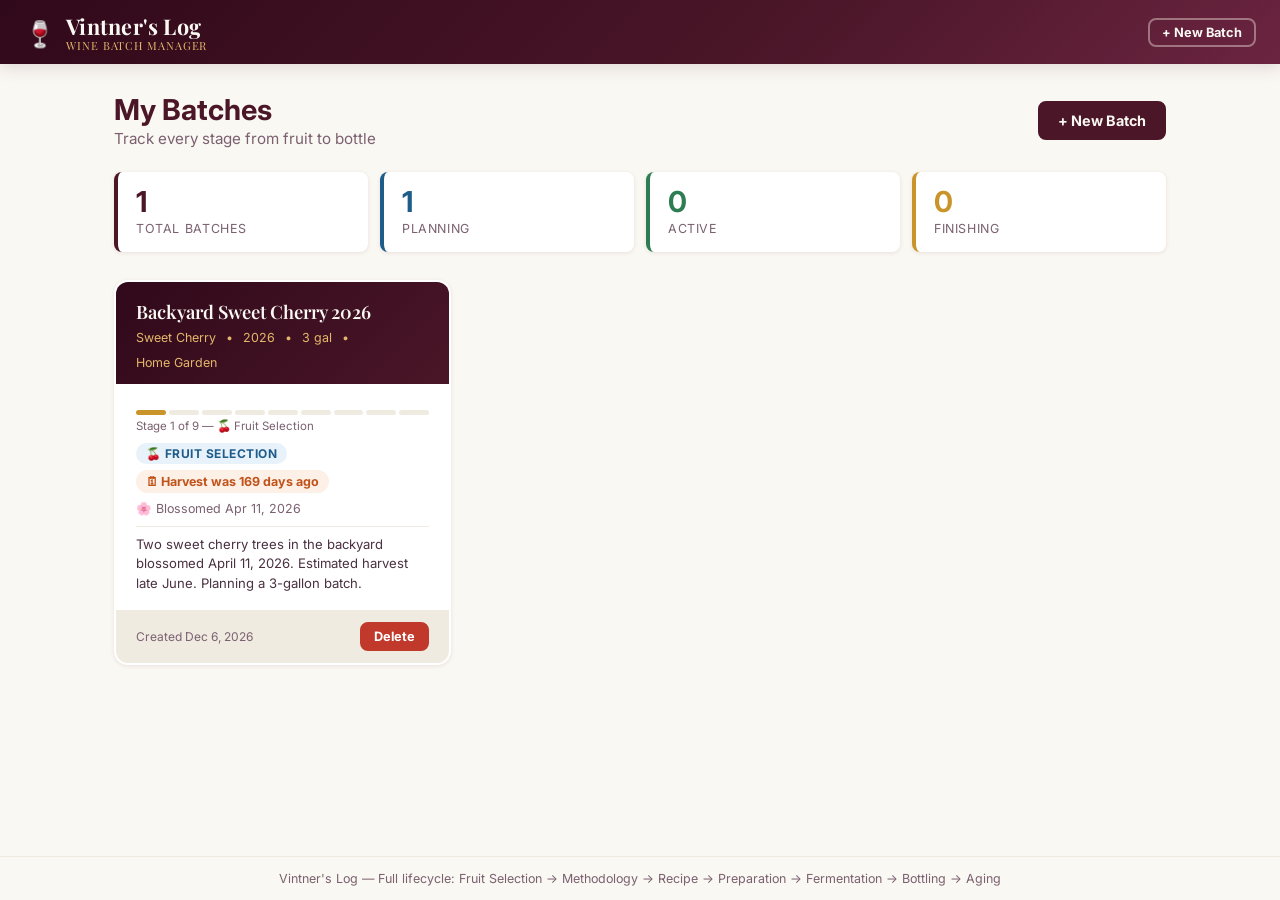
==== wine.html @ d03aa797 "Sprint B: WSWC-inspired redesign — Playfair Display + deep merlot palette - Add Google Fonts: Playfa" ====
<!DOCTYPE html>
<html lang="en">
<head>
  <meta charset="UTF-8" />
  <meta name="viewport" content="width=device-width, initial-scale=1.0" />
  <title>Vintner's Log — Wine Batch Manager</title>
  <link rel="preconnect" href="https://fonts.googleapis.com" />
  <link rel="preconnect" href="https://fonts.gstatic.com" crossorigin />
  <link href="https://fonts.googleapis.com/css2?family=Playfair+Display:wght@400;600;700&family=Inter:wght@400;500;600&display=swap" rel="stylesheet" />
  <style>
    /* ── Design Tokens — WSWC-inspired palette ─────────────────── */
    :root {
      /* Primary — deep merlot */
      --burgundy:   #4A1628;
      --burgundy-d: #30091A;
      --burgundy-l: #6B2440;
      /* Accent — warm amber gold */
      --gold:       #C9952A;
      --gold-l:     #E4B86A;
      /* Backgrounds */
      --cream:      #FAF8F3;
      --cream-d:    #F0EBE1;
      /* Text */
      --ink:        #1A0E14;
      --ink-l:      #4A3040;
      --muted:      #7A6070;
      /* Status colors */
      --green:      #2E7D52;
      --green-l:    #E8F5EE;
      --blue:       #1E5C8A;
      --blue-l:     #E8F2FA;
      --orange:     #C0521A;
      --orange-l:   #FDF0E6;
      --white:      #FFFFFF;
      /* Shadows */
      --shadow-sm:  0 1px 4px rgba(74,22,40,.10);
      --shadow-md:  0 4px 16px rgba(74,22,40,.14);
      --shadow-lg:  0 8px 32px rgba(74,22,40,.18);
      /* Shape */
      --radius:     8px;
      --radius-lg:  14px;
      /* Typography */
      --font-head:  'Playfair Display', Georgia, serif;
      --font-body:  'Inter', 'Helvetica Neue', Arial, sans-serif;
    }

    /* ── Reset & Base ──────────────────────────────────────────── */
    *, *::before, *::after { box-sizing: border-box; margin: 0; padding: 0; }
    html { font-size: 16px; }
    body {
      font-family: var(--font-body);
      background: var(--cream);
      color: var(--ink);
      min-height: 100vh;
      display: flex;
      flex-direction: column;
    }
    a { color: var(--burgundy); text-decoration: none; }
    button { font-family: inherit; cursor: pointer; border: none; }

    /* ── Header ────────────────────────────────────────────────── */
    .app-header {
      background: linear-gradient(135deg, var(--burgundy-d) 0%, var(--burgundy) 60%, var(--burgundy-l) 100%);
      color: var(--cream);
      padding: 0 24px;
      display: flex;
      align-items: center;
      justify-content: space-between;
      height: 64px;
      box-shadow: var(--shadow-md);
      position: sticky;
      top: 0;
      z-index: 100;
    }
    .app-header .logo {
      display: flex;
      align-items: center;
      gap: 10px;
      font-family: var(--font-head);
      font-size: 1.35rem;
      font-weight: 700;
      letter-spacing: .01em;
    }
    .app-header .logo .icon { font-size: 1.6rem; }
    .app-header .logo .sub {
      font-size: .7rem;
      font-weight: normal;
      color: var(--gold-l);
      letter-spacing: .08em;
      text-transform: uppercase;
      display: block;
      line-height: 1;
    }
    .header-actions {
      display: flex;
      gap: 10px;
      align-items: center;
    }

    /* ── Buttons ───────────────────────────────────────────────── */
    .btn {
      display: inline-flex;
      align-items: center;
      gap: 6px;
      padding: 9px 18px;
      border-radius: var(--radius);
      font-size: .9rem;
      font-family: inherit;
      font-weight: bold;
      transition: all .15s;
      cursor: pointer;
      border: 2px solid transparent;
    }
    .btn-primary {
      background: var(--burgundy);
      color: var(--cream);
      border-color: var(--burgundy);
    }
    .btn-primary:hover { background: var(--burgundy-d); border-color: var(--burgundy-d); }
    .btn-gold {
      background: var(--gold);
      color: var(--ink);
      border-color: var(--gold);
    }
    .btn-gold:hover { background: var(--gold-l); border-color: var(--gold-l); }
    .btn-outline {
      background: transparent;
      color: var(--burgundy);
      border-color: var(--burgundy);
    }
    .btn-outline:hover { background: var(--burgundy); color: var(--cream); }
    .btn-ghost {
      background: transparent;
      color: var(--cream);
      border-color: rgba(249,243,232,.4);
    }
    .btn-ghost:hover { background: rgba(255,255,255,.1); }
    .btn-danger {
      background: #c0392b;
      color: #fff;
      border-color: #c0392b;
    }
    .btn-danger:hover { background: #962d22; }
    .btn-sm { padding: 5px 12px; font-size: .8rem; }
    .btn:disabled { opacity: .4; cursor: not-allowed; }

    /* ── Layout ────────────────────────────────────────────────── */
    .app-body { flex: 1; padding: 28px 24px; max-width: 1100px; margin: 0 auto; width: 100%; }

    /* ── Views ─────────────────────────────────────────────────── */
    .view { display: none; }
    .view.active { display: block; }

    /* ── Dashboard ─────────────────────────────────────────────── */
    .dashboard-header {
      display: flex;
      align-items: center;
      justify-content: space-between;
      margin-bottom: 24px;
      flex-wrap: wrap;
      gap: 12px;
    }
    .dashboard-header h1 {
      font-size: 1.8rem;
      color: var(--burgundy);
    }
    .dashboard-header h1 span {
      font-size: .95rem;
      color: var(--muted);
      font-weight: normal;
      display: block;
      margin-top: 2px;
    }

    /* Stats bar */
    .stats-bar {
      display: grid;
      grid-template-columns: repeat(auto-fit, minmax(140px, 1fr));
      gap: 12px;
      margin-bottom: 28px;
    }
    .stat-card {
      background: var(--white);
      border-radius: var(--radius);
      padding: 16px 18px;
      box-shadow: var(--shadow-sm);
      border-left: 4px solid var(--burgundy);
    }
    .stat-card .val {
      font-size: 1.8rem;
      font-weight: bold;
      color: var(--burgundy);
      line-height: 1;
    }
    .stat-card .lbl {
      font-size: .78rem;
      color: var(--muted);
      text-transform: uppercase;
      letter-spacing: .05em;
      margin-top: 4px;
    }
    .stat-card.green { border-left-color: var(--green); }
    .stat-card.green .val { color: var(--green); }
    .stat-card.gold { border-left-color: var(--gold); }
    .stat-card.gold .val { color: var(--gold); }
    .stat-card.orange { border-left-color: var(--orange); }
    .stat-card.orange .val { color: var(--orange); }

    /* Batch grid */
    .batch-grid {
      display: grid;
      grid-template-columns: repeat(auto-fill, minmax(320px, 1fr));
      gap: 20px;
    }
    .empty-state {
      grid-column: 1/-1;
      text-align: center;
      padding: 60px 20px;
      color: var(--muted);
    }
    .empty-state .icon { font-size: 3rem; margin-bottom: 12px; }
    .empty-state p { font-size: 1rem; }

    /* Batch card */
    .batch-card {
      background: var(--white);
      border-radius: var(--radius-lg);
      box-shadow: var(--shadow-sm);
      overflow: hidden;
      cursor: pointer;
      transition: box-shadow .2s, transform .15s;
      border: 2px solid transparent;
      display: flex;
      flex-direction: column;
    }
    .batch-card:hover {
      box-shadow: var(--shadow-md);
      transform: translateY(-2px);
      border-color: var(--burgundy);
    }
    .card-header {
      background: linear-gradient(135deg, var(--burgundy-d), var(--burgundy));
      padding: 18px 20px 14px;
      color: var(--cream);
    }
    .card-header .batch-name {
      font-family: var(--font-head);
      font-size: 1.15rem;
      font-weight: 600;
      line-height: 1.3;
      margin-bottom: 6px;
    }
    .card-header .batch-meta {
      display: flex;
      gap: 10px;
      flex-wrap: wrap;
      font-size: .78rem;
      color: var(--gold-l);
    }
    .card-body { padding: 16px 20px; flex: 1; }
    .card-footer {
      padding: 12px 20px;
      background: var(--cream-d);
      display: flex;
      align-items: center;
      justify-content: space-between;
    }

    /* Stage pill */
    .stage-pill {
      display: inline-flex;
      align-items: center;
      gap: 5px;
      padding: 3px 10px;
      border-radius: 20px;
      font-size: .75rem;
      font-weight: bold;
      text-transform: uppercase;
      letter-spacing: .04em;
    }
    .stage-planning    { background: var(--blue-l);   color: var(--blue); }
    .stage-preparation { background: var(--orange-l); color: var(--orange); }
    .stage-fermentation{ background: var(--green-l);  color: var(--green); }
    .stage-aging       { background: #F0EAF8;         color: #5A2A8C; }
    .stage-complete    { background: var(--cream-d);  color: var(--muted); }

    /* Mini stage progress */
    .mini-pipeline {
      display: flex;
      gap: 3px;
      margin: 10px 0 4px;
    }
    .mini-stage {
      height: 5px;
      flex: 1;
      border-radius: 3px;
      background: var(--cream-d);
      transition: background .3s;
    }
    .mini-stage.done    { background: var(--green); }
    .mini-stage.current { background: var(--gold); }
    .mini-stage.pending { background: var(--cream-d); }

    /* Countdown chip */
    .countdown-chip {
      display: inline-flex;
      align-items: center;
      gap: 5px;
      background: var(--orange-l);
      color: var(--orange);
      border-radius: 20px;
      padding: 4px 10px;
      font-size: .78rem;
      font-weight: bold;
    }

    /* ── Modal ─────────────────────────────────────────────────── */
    .modal-overlay {
      display: none;
      position: fixed;
      inset: 0;
      background: rgba(44,24,16,.55);
      z-index: 200;
      align-items: center;
      justify-content: center;
      padding: 20px;
    }
    .modal-overlay.open { display: flex; }
    .modal {
      background: var(--white);
      border-radius: var(--radius-lg);
      box-shadow: var(--shadow-lg);
      width: 100%;
      max-width: 560px;
      max-height: 90vh;
      overflow-y: auto;
      display: flex;
      flex-direction: column;
    }
    .modal-header {
      background: linear-gradient(135deg, var(--burgundy-d), var(--burgundy));
      color: var(--cream);
      padding: 20px 24px 16px;
      border-radius: var(--radius-lg) var(--radius-lg) 0 0;
      display: flex;
      align-items: center;
      justify-content: space-between;
    }
    .modal-header h2 { font-family: var(--font-head); font-size: 1.25rem; font-weight: 600; }
    .modal-close {
      background: transparent;
      color: var(--cream);
      font-size: 1.4rem;
      line-height: 1;
      padding: 0 4px;
      opacity: .7;
      cursor: pointer;
      border: none;
    }
    .modal-close:hover { opacity: 1; }
    .modal-body { padding: 24px; }
    .modal-footer {
      padding: 16px 24px;
      background: var(--cream-d);
      display: flex;
      justify-content: flex-end;
      gap: 10px;
      border-radius: 0 0 var(--radius-lg) var(--radius-lg);
    }

    /* ── Form Styles ───────────────────────────────────────────── */
    .form-group { margin-bottom: 18px; }
    .form-group label {
      display: block;
      font-size: .85rem;
      font-weight: bold;
      color: var(--ink-l);
      margin-bottom: 5px;
      text-transform: uppercase;
      letter-spacing: .04em;
    }
    .form-group input,
    .form-group select,
    .form-group textarea {
      width: 100%;
      padding: 9px 12px;
      border: 2px solid var(--cream-d);
      border-radius: var(--radius);
      font-family: inherit;
      font-size: .95rem;
      color: var(--ink);
      background: var(--white);
      transition: border-color .15s;
    }
    .form-group input:focus,
    .form-group select:focus,
    .form-group textarea:focus {
      outline: none;
      border-color: var(--burgundy);
    }
    .form-group textarea { resize: vertical; min-height: 70px; }
    .form-row { display: grid; grid-template-columns: 1fr 1fr; gap: 14px; }
    .form-hint { font-size: .78rem; color: var(--muted); margin-top: 4px; }

    /* ── Toast ─────────────────────────────────────────────────── */
    #toast-container {
      position: fixed;
      bottom: 24px;
      right: 24px;
      display: flex;
      flex-direction: column;
      gap: 8px;
      z-index: 9999;
    }
    .toast {
      background: var(--ink);
      color: var(--cream);
      padding: 12px 18px;
      border-radius: var(--radius);
      font-size: .9rem;
      box-shadow: var(--shadow-md);
      opacity: 0;
      transform: translateY(8px);
      animation: toastIn .2s forwards, toastOut .3s 2.8s forwards;
      max-width: 320px;
    }
    .toast.success { background: var(--green); }
    .toast.error   { background: #c0392b; }
    @keyframes toastIn  { to { opacity: 1; transform: translateY(0); } }
    @keyframes toastOut { to { opacity: 0; transform: translateY(8px); } }

    /* ── Batch Detail View ─────────────────────────────────────── */
    .back-btn {
      display: inline-flex;
      align-items: center;
      gap: 6px;
      background: transparent;
      border: none;
      color: var(--burgundy);
      font-family: inherit;
      font-size: .9rem;
      cursor: pointer;
      padding: 6px 0;
      margin-bottom: 16px;
      font-weight: bold;
    }
    .back-btn:hover { color: var(--burgundy-d); text-decoration: underline; }

    .detail-hero {
      background: linear-gradient(135deg, var(--burgundy-d) 0%, var(--burgundy) 70%, var(--burgundy-l) 100%);
      color: var(--cream);
      border-radius: var(--radius-lg);
      padding: 24px 28px;
      margin-bottom: 24px;
      display: flex;
      align-items: flex-start;
      justify-content: space-between;
      flex-wrap: wrap;
      gap: 16px;
    }
    .detail-hero h2 { font-family: var(--font-head); font-size: 1.7rem; font-weight: 700; margin-bottom: 6px; }
    .detail-hero .meta {
      display: flex;
      flex-wrap: wrap;
      gap: 12px;
      font-size: .82rem;
      color: var(--gold-l);
    }
    .detail-hero .meta span { display: flex; align-items: center; gap: 4px; }

    /* Stage Pipeline */
    .stage-pipeline {
      display: flex;
      align-items: center;
      margin-bottom: 28px;
      overflow-x: auto;
      padding-bottom: 6px;
      gap: 0;
    }
    .pipeline-step {
      display: flex;
      flex-direction: column;
      align-items: center;
      flex: 1;
      min-width: 70px;
      position: relative;
      cursor: default;
    }
    .pipeline-step::before {
      content: '';
      position: absolute;
      top: 17px;
      left: -50%;
      width: 100%;
      height: 3px;
      background: var(--cream-d);
      z-index: 0;
    }
    .pipeline-step:first-child::before { display: none; }
    .pipeline-step.done::before   { background: var(--green); }
    .pipeline-step.current::before { background: var(--gold); }

    .step-circle {
      width: 36px;
      height: 36px;
      border-radius: 50%;
      display: flex;
      align-items: center;
      justify-content: center;
      font-size: .95rem;
      border: 3px solid var(--cream-d);
      background: var(--white);
      position: relative;
      z-index: 1;
      transition: all .2s;
    }
    .pipeline-step.done    .step-circle { background: var(--green);  border-color: var(--green);  color: #fff; font-size: .8rem; }
    .pipeline-step.current .step-circle { background: var(--gold);   border-color: var(--gold);   color: var(--ink); box-shadow: 0 0 0 4px rgba(200,150,62,.25); }
    .pipeline-step.pending .step-circle { background: var(--white);  border-color: var(--cream-d); color: var(--muted); }

    .step-label {
      font-size: .65rem;
      text-align: center;
      margin-top: 5px;
      color: var(--muted);
      line-height: 1.2;
      max-width: 64px;
    }
    .pipeline-step.done    .step-label { color: var(--green); font-weight: bold; }
    .pipeline-step.current .step-label { color: var(--gold);  font-weight: bold; }

    /* Stage Content Card */
    .stage-card {
      background: var(--white);
      border-radius: var(--radius-lg);
      box-shadow: var(--shadow-sm);
      margin-bottom: 24px;
      overflow: hidden;
    }
    .stage-card-header {
      background: linear-gradient(90deg, var(--cream-d), var(--cream));
      padding: 16px 24px;
      display: flex;
      align-items: center;
      justify-content: space-between;
      border-bottom: 1px solid var(--cream-d);
    }
    .stage-card-header h3 {
      font-size: 1.1rem;
      color: var(--burgundy);
      display: flex;
      align-items: center;
      gap: 8px;
    }
    .stage-card-body { padding: 24px; }
    .stage-actions {
      display: flex;
      align-items: center;
      justify-content: space-between;
      flex-wrap: wrap;
      gap: 10px;
      padding: 16px 24px;
      background: var(--cream-d);
      border-top: 1px solid #DDD4C0;
    }
    .stage-actions .hint { font-size: .82rem; color: var(--muted); }

    /* Section divider inside stage */
    .section-title {
      font-size: .78rem;
      text-transform: uppercase;
      letter-spacing: .08em;
      color: var(--muted);
      border-bottom: 1px solid var(--cream-d);
      padding-bottom: 6px;
      margin: 20px 0 14px;
    }
    .section-title:first-child { margin-top: 0; }

    /* Info box */
    .info-box {
      background: var(--blue-l);
      border-left: 4px solid var(--blue);
      border-radius: 0 var(--radius) var(--radius) 0;
      padding: 12px 16px;
      font-size: .85rem;
      color: var(--blue);
      margin-bottom: 18px;
      line-height: 1.5;
    }
    .info-box.cherry { background: #FEF0F0; border-left-color: var(--burgundy); color: var(--burgundy); }

    /* Completed stage banner */
    .completed-banner {
      background: var(--green-l);
      border: 1px solid var(--green);
      border-radius: var(--radius);
      padding: 12px 16px;
      display: flex;
      align-items: center;
      gap: 10px;
      font-size: .9rem;
      color: var(--green);
      margin-bottom: 16px;
    }

    /* ── Footer ────────────────────────────────────────────────── */
    .app-footer {
      text-align: center;
      padding: 14px;
      font-size: .78rem;
      color: var(--muted);
      border-top: 1px solid var(--cream-d);
    }
  </style>
</head>
<body>

<!-- ═══ HEADER ══════════════════════════════════════════════════════ -->
<header class="app-header">
  <div class="logo">
    <span class="icon">🍷</span>
    <div>
      Vintner's Log
      <span class="sub">Wine Batch Manager</span>
    </div>
  </div>
  <div class="header-actions">
    <button class="btn btn-ghost btn-sm" onclick="openNewBatchModal()">+ New Batch</button>
  </div>
</header>

<!-- ═══ MAIN BODY ════════════════════════════════════════════════════ -->
<main class="app-body">

  <!-- BATCH DETAIL VIEW -->
  <div id="view-detail" class="view">

    <button class="back-btn" onclick="showDashboard()">&#8592; All Batches</button>

    <!-- Hero -->
    <div class="detail-hero" id="detail-hero"></div>

    <!-- Stage Pipeline -->
    <div class="stage-pipeline" id="detail-pipeline"></div>

    <!-- Stage Content -->
    <div id="detail-stage-content"></div>

  </div>

  <!-- DASHBOARD VIEW -->
  <div id="view-dashboard" class="view active">
    <div class="dashboard-header">
      <h1>
        My Batches
        <span>Track every stage from fruit to bottle</span>
      </h1>
      <button class="btn btn-primary" onclick="openNewBatchModal()">+ New Batch</button>
    </div>

    <!-- Stats -->
    <div class="stats-bar" id="stats-bar"></div>

    <!-- Batch grid -->
    <div class="batch-grid" id="batch-grid"></div>
  </div>

</main>

<!-- ═══ FOOTER ═══════════════════════════════════════════════════════ -->
<footer class="app-footer">
  Vintner's Log &mdash; Full lifecycle: Fruit Selection → Methodology → Recipe → Preparation → Fermentation → Bottling → Aging
</footer>

<!-- ═══ NEW BATCH MODAL ══════════════════════════════════════════════ -->
<div class="modal-overlay" id="modal-new-batch">
  <div class="modal">
    <div class="modal-header">
      <h2>🍇 Start a New Batch</h2>
      <button class="modal-close" onclick="closeModal('modal-new-batch')">&times;</button>
    </div>
    <div class="modal-body">
      <div class="form-group">
        <label>Batch Name</label>
        <input type="text" id="nb-name" placeholder="e.g. Backyard Sweet Cherry 2026" />
      </div>
      <div class="form-row">
        <div class="form-group">
          <label>Fruit / Ingredient</label>
          <input type="text" id="nb-fruit" placeholder="e.g. Sweet Cherry" />
        </div>
        <div class="form-group">
          <label>Vintage Year</label>
          <input type="number" id="nb-year" placeholder="2026" min="2000" max="2100" />
        </div>
      </div>
      <div class="form-row">
        <div class="form-group">
          <label>Batch Size (gallons)</label>
          <input type="number" id="nb-gallons" placeholder="3" step="0.5" min="0.5" />
        </div>
        <div class="form-group">
          <label>Fruit Source</label>
          <select id="nb-source">
            <option value="Home Garden">Home Garden</option>
            <option value="Local Farm">Local Farm</option>
            <option value="Farmers Market">Farmers Market</option>
            <option value="Wild Foraged">Wild Foraged</option>
            <option value="Commercial">Commercial</option>
            <option value="Other">Other</option>
          </select>
        </div>
      </div>
      <div class="form-group">
        <label>Estimated Harvest / Start Date</label>
        <input type="date" id="nb-harvest-date" />
        <p class="form-hint">Leave blank if still planning. You can update later.</p>
      </div>
      <div class="form-group">
        <label>Notes</label>
        <textarea id="nb-notes" placeholder="Any initial notes about this batch..."></textarea>
      </div>
    </div>
    <div class="modal-footer">
      <button class="btn btn-outline" onclick="closeModal('modal-new-batch')">Cancel</button>
      <button class="btn btn-primary" onclick="createBatch()">Create Batch</button>
    </div>
  </div>
</div>

<!-- ═══ TOAST CONTAINER ═══════════════════════════════════════════════ -->
<div id="toast-container"></div>

<!-- ═══ SHARED CORE (also used by wine-tests.html) ═══════════════════ -->
<script src="wine-core.js"></script>

<!-- ═══ APP SCRIPT ════════════════════════════════════════════════════ -->
<script>
// ─── Toast ───────────────────────────────────────────────────────────
function showToast(msg, type = '') {
  const tc = document.getElementById('toast-container');
  const t = document.createElement('div');
  t.className = 'toast' + (type ? ' ' + type : '');
  t.textContent = msg;
  tc.appendChild(t);
  setTimeout(() => t.remove(), 3200);
}

// ─── Modal ───────────────────────────────────────────────────────────
function openModal(id) {
  document.getElementById(id).classList.add('open');
}
function closeModal(id) {
  document.getElementById(id).classList.remove('open');
}

function openNewBatchModal() {
  // Reset form
  ['nb-name','nb-fruit','nb-year','nb-gallons','nb-harvest-date','nb-notes']
    .forEach(id => { const el = document.getElementById(id); if (el) el.value = ''; });
  document.getElementById('nb-year').value = new Date().getFullYear();
  openModal('modal-new-batch');
}

// ─── Create Batch ─────────────────────────────────────────────────────
function createBatch() {
  const name  = document.getElementById('nb-name').value.trim();
  const fruit = document.getElementById('nb-fruit').value.trim();
  const year  = document.getElementById('nb-year').value;

  if (!name) { showToast('Please enter a batch name.', 'error'); return; }
  if (!fruit) { showToast('Please enter the fruit / ingredient.', 'error'); return; }

  const batch = {
    id: generateId(),
    name,
    fruit,
    year: parseInt(year) || new Date().getFullYear(),
    gallons: parseFloat(document.getElementById('nb-gallons').value) || null,
    source: document.getElementById('nb-source').value,
    harvest_date: document.getElementById('nb-harvest-date').value || null,
    blossom_date: null,
    current_stage: 'fruit_selection',
    completed_stages: [],
    created: new Date().toISOString(),
    notes: document.getElementById('nb-notes').value.trim(),
    stages: {}
  };

  const data = loadData();
  data.batches.unshift(batch);
  saveData(data);

  closeModal('modal-new-batch');
  showToast(`"${batch.name}" batch created!`, 'success');
  renderDashboard();
}

// ─── Delete Batch ────────────────────────────────────────────────────
function deleteBatch(id, name, evt) {
  evt.stopPropagation();
  if (!confirm(`Delete batch "${name}"? This cannot be undone.`)) return;
  const data = loadData();
  data.batches = data.batches.filter(b => b.id !== id);
  saveData(data);
  showToast(`"${name}" deleted.`);
  renderDashboard();
}

// ─── Render Dashboard ────────────────────────────────────────────────
function renderDashboard() {
  const data = loadData();
  const batches = data.batches;

  // Stats
  const stats = {
    total:      batches.length,
    planning:   batches.filter(b => ['fruit_selection','methodology','recipe'].includes(b.current_stage)).length,
    active:     batches.filter(b => ['preparation','primary_fermentation','secondary_fermentation','clarification'].includes(b.current_stage)).length,
    finishing:  batches.filter(b => ['bottling','aging'].includes(b.current_stage)).length,
  };

  document.getElementById('stats-bar').innerHTML = `
    <div class="stat-card">
      <div class="val">${stats.total}</div>
      <div class="lbl">Total Batches</div>
    </div>
    <div class="stat-card" style="border-left-color:var(--blue)">
      <div class="val" style="color:var(--blue)">${stats.planning}</div>
      <div class="lbl">Planning</div>
    </div>
    <div class="stat-card green">
      <div class="val">${stats.active}</div>
      <div class="lbl">Active</div>
    </div>
    <div class="stat-card gold">
      <div class="val">${stats.finishing}</div>
      <div class="lbl">Finishing</div>
    </div>
  `;

  // Batch cards
  const grid = document.getElementById('batch-grid');
  if (batches.length === 0) {
    grid.innerHTML = `
      <div class="empty-state">
        <div class="icon">🍇</div>
        <p>No batches yet. Start your first batch!</p>
      </div>`;
    return;
  }

  grid.innerHTML = batches.map(b => renderBatchCard(b)).join('');
}

function renderBatchCard(batch) {
  const { current, total } = batchProgress(batch);
  const stageInfo = getStageInfo(batch.current_stage);
  const groupClass = batchGroupClass(batch);

  // Mini pipeline dots
  const pipeline = STAGES.map((s, i) => {
    let cls = 'pending';
    if (i < current) cls = 'done';
    else if (i === current) cls = 'current';
    return `<div class="mini-stage ${cls}" title="${s.label}"></div>`;
  }).join('');

  // Countdown for batches with harvest date
  let countdownHtml = '';
  if (batch.harvest_date && ['fruit_selection','methodology','recipe'].includes(batch.current_stage)) {
    const days = daysUntil(batch.harvest_date);
    if (days !== null) {
      const label = days > 0 ? `Harvest in ${days} day${days !== 1 ? 's' : ''}`
                 : days === 0 ? 'Harvest today!'
                 : `Harvest was ${Math.abs(days)} days ago`;
      countdownHtml = `<div class="countdown-chip">🗓 ${label}</div>`;
    }
  }

  // Blossom note
  let blossomHtml = '';
  if (batch.blossom_date) {
    blossomHtml = `<span>🌸 Blossomed ${formatDate(batch.blossom_date)}</span>`;
  }

  return `
    <div class="batch-card" onclick="openBatch('${batch.id}')">
      <div class="card-header">
        <div class="batch-name">${batch.name}</div>
        <div class="batch-meta">
          <span>${batch.fruit}</span>
          <span>•</span>
          <span>${batch.year}</span>
          ${batch.gallons ? `<span>•</span><span>${batch.gallons} gal</span>` : ''}
          <span>•</span>
          <span>${batch.source}</span>
        </div>
      </div>
      <div class="card-body">
        <div class="mini-pipeline">${pipeline}</div>
        <div style="font-size:.72rem;color:var(--muted);margin-bottom:10px">
          Stage ${current + 1} of ${total} — ${stageInfo.icon} ${stageInfo.label}
        </div>
        <div style="display:flex;flex-wrap:wrap;gap:6px;align-items:center">
          <span class="stage-pill ${groupClass}">${stageInfo.icon} ${stageInfo.label}</span>
          ${countdownHtml}
        </div>
        ${blossomHtml ? `<div style="font-size:.78rem;color:var(--muted);margin-top:8px">${blossomHtml}</div>` : ''}
        ${batch.notes ? `<p style="font-size:.82rem;color:var(--ink-l);margin-top:10px;line-height:1.5;border-top:1px solid var(--cream-d);padding-top:8px">${batch.notes.length > 120 ? batch.notes.slice(0,120) + '…' : batch.notes}</p>` : ''}
      </div>
      <div class="card-footer">
        <span style="font-size:.75rem;color:var(--muted)">Created ${formatDate(batch.created)}</span>
        <button class="btn btn-danger btn-sm" onclick="deleteBatch('${batch.id}', '${batch.name.replace(/'/g,"\\'")}', event)">Delete</button>
      </div>
    </div>`;
}

// ─── View Navigation ─────────────────────────────────────────────────
let currentBatchId = null;

function showView(id) {
  document.querySelectorAll('.view').forEach(v => v.classList.remove('active'));
  document.getElementById('view-' + id).classList.add('active');
}

function showDashboard() {
  currentBatchId = null;
  showView('dashboard');
  renderDashboard();
}

// ─── Open Batch Detail ────────────────────────────────────────────────
function openBatch(id) {
  const data = loadData();
  const batch = data.batches.find(b => b.id === id);
  if (!batch) return;
  currentBatchId = id;
  renderDetail(batch);
  showView('detail');
}

// ─── Render Detail ────────────────────────────────────────────────────
function renderDetail(batch) {
  renderDetailHero(batch);
  renderPipeline(batch);
  renderStageContent(batch);
}

function renderDetailHero(batch) {
  const stageInfo = getStageInfo(batch.current_stage);
  const groupClass = batchGroupClass(batch);
  let countdown = '';
  if (batch.harvest_date) {
    const days = daysUntil(batch.harvest_date);
    if (days !== null && days > 0) countdown = `<span>🗓 Harvest in ${days} days (${formatDate(batch.harvest_date)})</span>`;
    else if (days === 0) countdown = `<span>🗓 Harvest day!</span>`;
  }
  document.getElementById('detail-hero').innerHTML = `
    <div>
      <h2>${batch.name}</h2>
      <div class="meta">
        <span>🍒 ${batch.fruit}</span>
        <span>📅 ${batch.year}</span>
        ${batch.gallons ? `<span>🫙 ${batch.gallons} gallons</span>` : ''}
        <span>🏡 ${batch.source}</span>
        ${countdown}
      </div>
    </div>
    <div style="text-align:right">
      <span class="stage-pill ${groupClass}" style="font-size:.85rem;padding:5px 14px">
        ${stageInfo.icon} ${stageInfo.label}
      </span>
    </div>`;
}

function renderPipeline(batch) {
  const currentIdx = stageIndex(batch.current_stage);
  const html = STAGES.map((s, i) => {
    let cls = i < currentIdx ? 'done' : i === currentIdx ? 'current' : 'pending';
    const icon = cls === 'done' ? '✓' : s.icon;
    return `
      <div class="pipeline-step ${cls}" title="${s.label}">
        <div class="step-circle">${icon}</div>
        <div class="step-label">${s.label}</div>
      </div>`;
  }).join('');
  document.getElementById('detail-pipeline').innerHTML = html;
}

function renderStageContent(batch) {
  const stage = batch.current_stage;
  const el = document.getElementById('detail-stage-content');
  switch (stage) {
    case 'fruit_selection':        el.innerHTML = renderFruitSelectionStage(batch); break;
    case 'methodology':            el.innerHTML = renderMethodologyStage(batch);    break;
    case 'recipe':                 el.innerHTML = renderRecipeStage(batch);         break;
    case 'preparation':            el.innerHTML = renderPreparationStage(batch);    break;
    case 'primary_fermentation':   el.innerHTML = renderPrimaryFermStage(batch);    break;
    case 'secondary_fermentation': el.innerHTML = renderSecondaryFermStage(batch);  break;
    case 'clarification':          el.innerHTML = renderClarificationStage(batch);  break;
    case 'bottling':               el.innerHTML = renderBottlingStage(batch);        break;
    case 'aging':                  el.innerHTML = renderAgingStage(batch);           break;
    default:
      el.innerHTML = `<div class="stage-card">
        <div class="stage-card-header"><h3>${getStageInfo(stage).icon} ${getStageInfo(stage).label}</h3></div>
        <div class="stage-card-body" style="color:var(--muted);padding:32px;text-align:center">
          This stage form is coming in a future sprint. Check back soon!
        </div>
      </div>`;
  }
  // Render completed stages below current
  const currentIdx = stageIndex(batch.current_stage);
  let completedHtml = '';
  STAGES.forEach((s, i) => {
    if (i >= currentIdx) return;
    const data = batch.stages[s.id] || {};
    completedHtml += renderCompletedStageSummary(s, data, batch);
  });
  el.innerHTML += completedHtml;
}

// ─── Fruit Selection Stage ────────────────────────────────────────────
function renderFruitSelectionStage(batch) {
  const d = batch.stages.fruit_selection || {};
  const isCompleted = batch.completed_stages.includes('fruit_selection');
  const vals = {
    variety:       d.variety       || batch.fruit || '',
    source:        d.source        || batch.source || 'Home Garden',
    est_quantity:  d.est_quantity  || '',
    act_quantity:  d.act_quantity  || '',
    blossom_date:  d.blossom_date  || batch.blossom_date || '',
    est_harvest:   d.est_harvest   || batch.harvest_date || '',
    act_harvest:   d.act_harvest   || '',
    brix:          d.brix          || '',
    ph:            d.ph            || '',
    quality:       d.quality       || '',
    notes:         d.notes         || batch.notes || '',
  };
  return `
    <div class="stage-card">
      <div class="stage-card-header">
        <h3>🍒 Fruit Selection &amp; Harvest</h3>
        ${isCompleted ? '<span class="stage-pill stage-fermentation" style="font-size:.72rem">✓ Completed</span>' : ''}
      </div>
      <div class="stage-card-body">
        ${isCompleted ? `<div class="completed-banner">✓ This stage is complete. Edit fields and save to update.</div>` : ''}
        <div class="info-box cherry">
          🌸 Your sweet cherry trees blossomed on <strong>${formatDate(vals.blossom_date) !== '—' ? formatDate(vals.blossom_date) : 'April 11, 2026'}</strong>.
          Sweet cherries typically ripen 50–70 days after full bloom.
          Estimated harvest window: <strong>early to late June 2026</strong>.
        </div>

        <div class="section-title">Fruit Details</div>
        <div class="form-row">
          <div class="form-group">
            <label>Variety</label>
            <input type="text" id="fs-variety" value="${escHtml(vals.variety)}" placeholder="e.g. Bing, Rainier, Sweet Cherry" />
          </div>
          <div class="form-group">
            <label>Source</label>
            <select id="fs-source">
              ${['Home Garden','Local Farm','Farmers Market','Wild Foraged','Commercial','Other']
                .map(o => `<option${o === vals.source ? ' selected' : ''}>${o}</option>`).join('')}
            </select>
          </div>
        </div>
        <div class="form-row">
          <div class="form-group">
            <label>Estimated Quantity (lbs)</label>
            <input type="number" id="fs-est-qty" value="${vals.est_quantity}" placeholder="e.g. 20" step="0.5" min="0" />
            <p class="form-hint">How much fruit do you expect from harvest?</p>
          </div>
          <div class="form-group">
            <label>Actual Quantity (lbs)</label>
            <input type="number" id="fs-act-qty" value="${vals.act_quantity}" placeholder="Fill after harvest" step="0.5" min="0" />
          </div>
        </div>

        <div class="section-title">Dates</div>
        <div class="form-row">
          <div class="form-group">
            <label>Blossom Date</label>
            <input type="date" id="fs-blossom" value="${vals.blossom_date}" />
          </div>
          <div class="form-group">
            <label>Estimated Harvest</label>
            <input type="date" id="fs-est-harvest" value="${vals.est_harvest}" />
          </div>
        </div>
        <div class="form-row">
          <div class="form-group">
            <label>Actual Harvest Date</label>
            <input type="date" id="fs-act-harvest" value="${vals.act_harvest}" />
            <p class="form-hint">Fill in when you pick.</p>
          </div>
          <div class="form-group"></div>
        </div>

        <div class="section-title">At Harvest — Quality Readings</div>
        <div class="form-row">
          <div class="form-group">
            <label>Brix (sugar %)</label>
            <input type="number" id="fs-brix" value="${vals.brix}" placeholder="e.g. 18–22 for ripe cherries" step="0.1" min="0" />
            <p class="form-hint">Refractometer reading at harvest</p>
          </div>
          <div class="form-group">
            <label>pH</label>
            <input type="number" id="fs-ph" value="${vals.ph}" placeholder="e.g. 3.3–3.8" step="0.01" min="0" max="14" />
          </div>
        </div>
        <div class="form-group">
          <label>Quality &amp; Condition Notes</label>
          <input type="text" id="fs-quality" value="${escHtml(vals.quality)}" placeholder="e.g. Deep red, firm, very ripe, no mold" />
        </div>

        <div class="section-title">Notes</div>
        <div class="form-group">
          <textarea id="fs-notes" placeholder="Any additional notes about fruit selection, tree condition, weather, etc.">${escHtml(vals.notes)}</textarea>
        </div>
      </div>
      <div class="stage-actions">
        <span class="hint">Save your progress at any time. Mark complete to advance.</span>
        <div style="display:flex;gap:8px;flex-wrap:wrap">
          <button class="btn btn-outline" onclick="saveFruitSelection()">Save</button>
          ${!isCompleted
            ? `<button class="btn btn-primary" onclick="completeFruitSelection()">Mark Complete &amp; Next Stage &#8594;</button>`
            : `<button class="btn btn-gold" onclick="saveFruitSelection()">Update</button>`}
        </div>
      </div>
    </div>`;
}

function saveFruitSelection(advance) {
  const data = loadData();
  const batch = data.batches.find(b => b.id === currentBatchId);
  if (!batch) return;
  if (!batch.stages) batch.stages = {};
  batch.stages.fruit_selection = {
    variety:      document.getElementById('fs-variety').value.trim(),
    source:       document.getElementById('fs-source').value,
    est_quantity: document.getElementById('fs-est-qty').value,
    act_quantity: document.getElementById('fs-act-qty').value,
    blossom_date: document.getElementById('fs-blossom').value,
    est_harvest:  document.getElementById('fs-est-harvest').value,
    act_harvest:  document.getElementById('fs-act-harvest').value,
    brix:         document.getElementById('fs-brix').value,
    ph:           document.getElementById('fs-ph').value,
    quality:      document.getElementById('fs-quality').value.trim(),
    notes:        document.getElementById('fs-notes').value.trim(),
    saved_at:     new Date().toISOString(),
  };
  // Sync top-level fields
  const fs = batch.stages.fruit_selection;
  if (fs.variety)      batch.fruit         = fs.variety;
  if (fs.blossom_date) batch.blossom_date  = fs.blossom_date;
  if (fs.est_harvest)  batch.harvest_date  = fs.est_harvest;
  if (fs.act_harvest)  batch.harvest_date  = fs.act_harvest;

  if (advance) {
    if (!batch.completed_stages.includes('fruit_selection'))
      batch.completed_stages.push('fruit_selection');
    batch.current_stage = 'methodology';
  }
  saveData(data);
  showToast(advance ? 'Stage complete! Moving to Methodology.' : 'Fruit Selection saved.', 'success');
  renderDetail(batch);
}

function completeFruitSelection() { saveFruitSelection(true); }

// ─── Methodology Stage ────────────────────────────────────────────────
function renderMethodologyStage(batch) {
  const d = batch.stages.methodology || {};
  const isCompleted = batch.completed_stages.includes('methodology');
  const vals = {
    style:      d.style      || 'Fruit Wine',
    sweetness:  d.sweetness  || 'Semi-Sweet',
    target_abv: d.target_abv || '12',
    yeast:      d.yeast      || 'Lalvin 71B',
    so2:        d.so2        || 'Standard (1 Campden tablet per gallon)',
    approach:   d.approach   || 'Traditional',
    aging_plan: d.aging_plan || '6–12 months in bottle',
    notes:      d.notes      || '',
  };
  return `
    <div class="stage-card">
      <div class="stage-card-header">
        <h3>📋 Methodology</h3>
        ${isCompleted ? '<span class="stage-pill stage-fermentation" style="font-size:.72rem">✓ Completed</span>' : ''}
      </div>
      <div class="stage-card-body">
        ${isCompleted ? `<div class="completed-banner">✓ This stage is complete. Edit and save to update.</div>` : ''}
        <div class="info-box">
          💡 <strong>Cherry wine tips:</strong> Lalvin 71B preserves fruity aromatics and softens malic acid — ideal for a fresh, fruit-forward cherry wine.
          EC-1118 is more aggressive and neutral. For a semi-sweet style, aim for OG ~1.090 and stop fermentation around 1.010–1.020, or ferment dry and back-sweeten before bottling.
        </div>

        <div class="section-title">Wine Profile</div>
        <div class="form-row">
          <div class="form-group">
            <label>Wine Style</label>
            <select id="meth-style">
              ${['Fruit Wine','Country Wine','Sparkling','Rosé Style','Fortified','Other']
                .map(o => `<option${o === vals.style ? ' selected' : ''}>${o}</option>`).join('')}
            </select>
          </div>
          <div class="form-group">
            <label>Target Sweetness</label>
            <select id="meth-sweetness">
              ${['Bone Dry','Dry','Off-Dry','Semi-Sweet','Sweet','Dessert']
                .map(o => `<option${o === vals.sweetness ? ' selected' : ''}>${o}</option>`).join('')}
            </select>
          </div>
        </div>
        <div class="form-row">
          <div class="form-group">
            <label>Target ABV (%)</label>
            <input type="number" id="meth-abv" value="${vals.target_abv}" placeholder="12" step="0.5" min="5" max="22" />
          </div>
          <div class="form-group">
            <label>Fermentation Approach</label>
            <select id="meth-approach">
              ${['Traditional','Cold Crash','Quick (2-week)','Wild / Spontaneous','Other']
                .map(o => `<option${o === vals.approach ? ' selected' : ''}>${o}</option>`).join('')}
            </select>
          </div>
        </div>

        <div class="section-title">Yeast &amp; Chemistry</div>
        <div class="form-row">
          <div class="form-group">
            <label>Yeast Strain</label>
            <select id="meth-yeast">
              ${['Lalvin 71B','Lalvin EC-1118','Lalvin RC212','Red Star Premier Classique','Red Star Côte des Blancs','Other']
                .map(o => `<option${o === vals.yeast ? ' selected' : ''}>${o}</option>`).join('')}
            </select>
            <p class="form-hint">71B is recommended for cherry — preserves fruit esters</p>
          </div>
          <div class="form-group">
            <label>SO₂ Management</label>
            <select id="meth-so2">
              ${['Standard (1 Campden tablet per gallon)','Low SO₂','No SO₂ (natural)','High SO₂ (extended aging)']
                .map(o => `<option${o === vals.so2 ? ' selected' : ''}>${o}</option>`).join('')}
            </select>
          </div>
        </div>

        <div class="section-title">Aging Plan</div>
        <div class="form-group">
          <label>Aging &amp; Finishing Plan</label>
          <select id="meth-aging">
            ${['Drink young (within 6 months)','6–12 months in bottle','1–2 years in bottle','Oak aging (6 months)','Oak aging (1 year+)','Other']
              .map(o => `<option${o === vals.aging_plan ? ' selected' : ''}>${o}</option>`).join('')}
          </select>
        </div>

        <div class="section-title">Notes</div>
        <div class="form-group">
          <textarea id="meth-notes" placeholder="Any specific decisions, inspirations, or goals for this batch...">${escHtml(vals.notes)}</textarea>
        </div>
      </div>
      <div class="stage-actions">
        <span class="hint">Save your methodology. Mark complete to advance to Recipe.</span>
        <div style="display:flex;gap:8px;flex-wrap:wrap">
          <button class="btn btn-outline" onclick="saveMethodology()">Save</button>
          ${!isCompleted
            ? `<button class="btn btn-primary" onclick="completeMethodology()">Mark Complete &amp; Next Stage &#8594;</button>`
            : `<button class="btn btn-gold" onclick="saveMethodology()">Update</button>`}
        </div>
      </div>
    </div>`;
}

function saveMethodology(advance) {
  const data = loadData();
  const batch = data.batches.find(b => b.id === currentBatchId);
  if (!batch) return;
  if (!batch.stages) batch.stages = {};
  batch.stages.methodology = {
    style:      document.getElementById('meth-style').value,
    sweetness:  document.getElementById('meth-sweetness').value,
    target_abv: document.getElementById('meth-abv').value,
    approach:   document.getElementById('meth-approach').value,
    yeast:      document.getElementById('meth-yeast').value,
    so2:        document.getElementById('meth-so2').value,
    aging_plan: document.getElementById('meth-aging').value,
    notes:      document.getElementById('meth-notes').value.trim(),
    saved_at:   new Date().toISOString(),
  };
  if (advance) {
    if (!batch.completed_stages.includes('methodology'))
      batch.completed_stages.push('methodology');
    batch.current_stage = 'recipe';
  }
  saveData(data);
  showToast(advance ? 'Methodology complete! Moving to Recipe.' : 'Methodology saved.', 'success');
  renderDetail(batch);
}

function completeMethodology() { saveMethodology(true); }

// ─── Recipe Stage ─────────────────────────────────────────────────────
function renderRecipeStage(batch) {
  const d = batch.stages.recipe || {};
  const isCompleted = batch.completed_stages.includes('recipe');
  const meth = batch.stages.methodology || {};
  const gallons = batch.gallons || 1;

  // Default cherry wine recipe (scales with batch size)
  const defaultIngredients = [
    { name: 'Sweet Cherries',           amount: (6.5 * gallons).toFixed(1), unit: 'lbs' },
    { name: 'Granulated Sugar',         amount: (2.0 * gallons).toFixed(1), unit: 'lbs' },
    { name: 'Water',                    amount: (0.6 * gallons).toFixed(2), unit: 'gallons' },
    { name: 'Pectic Enzyme',            amount: (0.5 * gallons).toFixed(1), unit: 'tsp' },
    { name: 'Acid Blend',               amount: (0.5 * gallons).toFixed(1), unit: 'tsp' },
    { name: 'Yeast Nutrient',           amount: (1.0 * gallons).toFixed(1), unit: 'tsp' },
    { name: 'Potassium Metabisulfite',  amount: (0.25 * gallons).toFixed(2), unit: 'tsp' },
  ];
  const ingredients = d.ingredients && d.ingredients.length ? d.ingredients : defaultIngredients;
  const vals = {
    batch_size:  d.batch_size  || String(gallons),
    target_og:   d.target_og   || '1.090',
    target_fg:   d.target_fg   || '1.010',
    notes:       d.notes       || '',
  };

  const ingredientRows = ingredients.map((ing, i) => `
    <tr>
      <td><input type="text"   class="ing-name"   value="${escHtml(ing.name)}"   placeholder="Ingredient" style="width:100%;border:1px solid var(--cream-d);padding:6px 8px;border-radius:6px;font-family:inherit;font-size:.88rem" /></td>
      <td><input type="number" class="ing-amount" value="${ing.amount}" placeholder="Amt"  step="0.01" style="width:80px;border:1px solid var(--cream-d);padding:6px 8px;border-radius:6px;font-family:inherit;font-size:.88rem" /></td>
      <td>
        <select class="ing-unit" style="border:1px solid var(--cream-d);padding:6px 8px;border-radius:6px;font-family:inherit;font-size:.88rem">
          ${['lbs','oz','g','kg','gallons','quarts','liters','cups','tsp','tbsp','each','packets']
            .map(u => `<option${u === ing.unit ? ' selected' : ''}>${u}</option>`).join('')}
        </select>
      </td>
      <td><button class="btn btn-danger btn-sm" onclick="removeIngredientRow(this)" style="padding:4px 8px">✕</button></td>
    </tr>`).join('');

  return `
    <div class="stage-card">
      <div class="stage-card-header">
        <h3>🧪 Recipe</h3>
        ${isCompleted ? '<span class="stage-pill stage-fermentation" style="font-size:.72rem">✓ Completed</span>' : ''}
      </div>
      <div class="stage-card-body">
        ${isCompleted ? `<div class="completed-banner">✓ This stage is complete. Edit and save to update.</div>` : ''}
        <div class="info-box">
          🍒 <strong>Cherry wine baseline (per gallon):</strong> 6–7 lbs cherries, 2 lbs sugar, top up with water.
          For ${gallons} gallons the defaults below scale accordingly.
          Adjust sugar to hit your target OG. Use a hydrometer to verify before pitching yeast.
        </div>

        <div class="section-title">Batch Targets</div>
        <div class="form-row">
          <div class="form-group">
            <label>Batch Size (gallons)</label>
            <input type="number" id="rec-size" value="${vals.batch_size}" step="0.5" min="0.5" />
          </div>
          <div class="form-group"></div>
        </div>
        <div class="form-row">
          <div class="form-group">
            <label>Target OG (Original Gravity)</label>
            <input type="number" id="rec-og" value="${vals.target_og}" step="0.001" min="1.000" max="1.200" placeholder="1.090" />
            <p class="form-hint">1.090 → ~12% ABV when fermented dry</p>
          </div>
          <div class="form-group">
            <label>Target FG (Final Gravity)</label>
            <input type="number" id="rec-fg" value="${vals.target_fg}" step="0.001" min="0.990" max="1.100" placeholder="1.010" />
            <p class="form-hint">1.000 = dry; 1.010–1.020 = semi-sweet</p>
          </div>
        </div>

        <div class="section-title">Ingredients</div>
        <div style="overflow-x:auto">
          <table id="ingredient-table" style="width:100%;border-collapse:collapse">
            <thead>
              <tr style="font-size:.75rem;text-transform:uppercase;letter-spacing:.04em;color:var(--muted)">
                <th style="text-align:left;padding:4px 8px 8px">Ingredient</th>
                <th style="text-align:left;padding:4px 8px 8px">Amount</th>
                <th style="text-align:left;padding:4px 8px 8px">Unit</th>
                <th></th>
              </tr>
            </thead>
            <tbody id="ingredient-rows">${ingredientRows}</tbody>
          </table>
        </div>
        <button class="btn btn-outline btn-sm" style="margin-top:10px" onclick="addIngredientRow()">+ Add Ingredient</button>

        <div class="section-title">Notes</div>
        <div class="form-group">
          <textarea id="rec-notes" placeholder="Sourcing notes, substitutions, special additions...">${escHtml(vals.notes)}</textarea>
        </div>
      </div>
      <div class="stage-actions">
        <span class="hint">Build your ingredient list and set gravity targets before crushing.</span>
        <div style="display:flex;gap:8px;flex-wrap:wrap">
          <button class="btn btn-outline" onclick="saveRecipe()">Save</button>
          ${!isCompleted
            ? `<button class="btn btn-primary" onclick="completeRecipe()">Mark Complete &amp; Next Stage &#8594;</button>`
            : `<button class="btn btn-gold" onclick="saveRecipe()">Update</button>`}
        </div>
      </div>
    </div>`;
}

function collectIngredients() {
  const rows = document.querySelectorAll('#ingredient-rows tr');
  return Array.from(rows).map(row => ({
    name:   row.querySelector('.ing-name')?.value.trim()   || '',
    amount: row.querySelector('.ing-amount')?.value        || '',
    unit:   row.querySelector('.ing-unit')?.value          || 'lbs',
  })).filter(r => r.name);
}

function addIngredientRow() {
  const tbody = document.getElementById('ingredient-rows');
  const tr = document.createElement('tr');
  tr.innerHTML = `
    <td><input type="text"   class="ing-name"   placeholder="Ingredient" style="width:100%;border:1px solid var(--cream-d);padding:6px 8px;border-radius:6px;font-family:inherit;font-size:.88rem" /></td>
    <td><input type="number" class="ing-amount" placeholder="Amt" step="0.01" style="width:80px;border:1px solid var(--cream-d);padding:6px 8px;border-radius:6px;font-family:inherit;font-size:.88rem" /></td>
    <td><select class="ing-unit" style="border:1px solid var(--cream-d);padding:6px 8px;border-radius:6px;font-family:inherit;font-size:.88rem">
      ${['lbs','oz','g','kg','gallons','quarts','liters','cups','tsp','tbsp','each','packets']
        .map(u => `<option>${u}</option>`).join('')}
    </select></td>
    <td><button class="btn btn-danger btn-sm" onclick="removeIngredientRow(this)" style="padding:4px 8px">✕</button></td>`;
  tbody.appendChild(tr);
}

function removeIngredientRow(btn) { btn.closest('tr').remove(); }

function saveRecipe(advance) {
  const data = loadData();
  const batch = data.batches.find(b => b.id === currentBatchId);
  if (!batch) return;
  if (!batch.stages) batch.stages = {};
  batch.stages.recipe = {
    batch_size:  document.getElementById('rec-size').value,
    target_og:   document.getElementById('rec-og').value,
    target_fg:   document.getElementById('rec-fg').value,
    ingredients: collectIngredients(),
    notes:       document.getElementById('rec-notes').value.trim(),
    saved_at:    new Date().toISOString(),
  };
  if (advance) {
    if (!batch.completed_stages.includes('recipe'))
      batch.completed_stages.push('recipe');
    batch.current_stage = 'preparation';
  }
  saveData(data);
  showToast(advance ? 'Recipe complete! Moving to Preparation.' : 'Recipe saved.', 'success');
  renderDetail(batch);
}

function completeRecipe() { saveRecipe(true); }

// ─── Preparation Stage ─────────────────────────────────────────────────
function renderPreparationStage(batch) {
  const d = batch.stages.preparation || {};
  const isCompleted = batch.completed_stages.includes('preparation');
  const meth = batch.stages.methodology || {};
  const rec  = batch.stages.recipe || {};
  const yeast = meth.yeast || 'Lalvin 71B';
  const vals = {
    prep_date:     d.prep_date     || '',
    crush_method:  d.crush_method  || 'Hand-crushed / destemmed',
    so2_added:     d.so2_added     !== undefined ? d.so2_added : true,
    so2_amount:    d.so2_amount    || '0.25',
    pectic_added:  d.pectic_added  !== undefined ? d.pectic_added : true,
    pectic_wait_h: d.pectic_wait_h || '12',
    must_volume:   d.must_volume   || '',
    initial_sg:    d.initial_sg    || '',
    initial_ph:    d.initial_ph    || '',
    initial_ta:    d.initial_ta    || '',
    must_temp:     d.must_temp     || '',
    sugar_added:   d.sugar_added   || '',
    water_added:   d.water_added   || '',
    yeast_rehydrate: d.yeast_rehydrate !== undefined ? d.yeast_rehydrate : true,
    pitch_temp:    d.pitch_temp    || '68',
    notes:         d.notes        || '',
  };

  const checkAttr = (v) => v ? 'checked' : '';

  return `
    <div class="stage-card">
      <div class="stage-card-header">
        <h3>⚗️ Preparation</h3>
        ${isCompleted ? '<span class="stage-pill stage-fermentation" style="font-size:.72rem">✓ Completed</span>' : ''}
      </div>
      <div class="stage-card-body">
        ${isCompleted ? `<div class="completed-banner">✓ This stage is complete. Edit and save to update.</div>` : ''}
        <div class="info-box">
          🍒 <strong>Cherry prep checklist:</strong> Wash and destem cherries → crush or freeze/thaw to break cells →
          add Campden and pectic enzyme to must → wait 12–24 hours before pitching yeast.
          Take initial SG reading to verify your target OG; adjust sugar if needed.
        </div>

        <div class="section-title">Crush &amp; Must Setup</div>
        <div class="form-row">
          <div class="form-group">
            <label>Preparation Date</label>
            <input type="date" id="prep-date" value="${vals.prep_date}" />
          </div>
          <div class="form-group">
            <label>Crush Method</label>
            <select id="prep-crush">
              ${['Hand-crushed / destemmed','Freeze then thaw (cell break)','Food processor (pulse)','Cherry pitter + crush','Whole fruit (no crush)','Other']
                .map(o => `<option${o === vals.crush_method ? ' selected' : ''}>${o}</option>`).join('')}
            </select>
          </div>
        </div>
        <div class="form-row">
          <div class="form-group">
            <label>Must Volume (gallons)</label>
            <input type="number" id="prep-vol" value="${vals.must_volume}" placeholder="After crushing + water addition" step="0.1" min="0" />
          </div>
          <div class="form-group">
            <label>Must Temperature (°F)</label>
            <input type="number" id="prep-temp" value="${vals.must_temp}" placeholder="65–72°F ideal" step="1" />
          </div>
        </div>

        <div class="section-title">Additives</div>
        <div style="display:grid;grid-template-columns:1fr 1fr;gap:12px;margin-bottom:14px">
          <label style="display:flex;align-items:center;gap:8px;font-size:.9rem;cursor:pointer">
            <input type="checkbox" id="prep-so2" ${checkAttr(vals.so2_added)} style="width:16px;height:16px" />
            Added SO₂ (Campden / K-Meta)
          </label>
          <div class="form-group" style="margin:0">
            <input type="number" id="prep-so2-amt" value="${vals.so2_amount}" placeholder="tsp" step="0.05" min="0" style="width:100%" />
            <p class="form-hint" style="margin:0">Amount in tsp</p>
          </div>
          <label style="display:flex;align-items:center;gap:8px;font-size:.9rem;cursor:pointer">
            <input type="checkbox" id="prep-pectic" ${checkAttr(vals.pectic_added)} style="width:16px;height:16px" />
            Added Pectic Enzyme
          </label>
          <div class="form-group" style="margin:0">
            <input type="number" id="prep-pectic-wait" value="${vals.pectic_wait_h}" placeholder="hrs" step="1" min="0" style="width:100%" />
            <p class="form-hint" style="margin:0">Wait time (hours) before yeast</p>
          </div>
        </div>
        <div class="form-row">
          <div class="form-group">
            <label>Sugar Added (lbs)</label>
            <input type="number" id="prep-sugar" value="${vals.sugar_added}" placeholder="0.0" step="0.1" min="0" />
          </div>
          <div class="form-group">
            <label>Water Added (gallons)</label>
            <input type="number" id="prep-water" value="${vals.water_added}" placeholder="0.0" step="0.1" min="0" />
          </div>
        </div>

        <div class="section-title">Initial Readings</div>
        <div class="form-row">
          <div class="form-group">
            <label>Initial SG (OG)</label>
            <input type="number" id="prep-sg" value="${vals.initial_sg}" placeholder="e.g. 1.090" step="0.001" />
            <p class="form-hint">Target: ${rec.target_og || '1.090'}</p>
          </div>
          <div class="form-group">
            <label>Initial pH</label>
            <input type="number" id="prep-ph" value="${vals.initial_ph}" placeholder="3.3–3.8 ideal" step="0.01" min="0" max="14" />
          </div>
        </div>
        <div class="form-row">
          <div class="form-group">
            <label>Titratable Acidity (g/L)</label>
            <input type="number" id="prep-ta" value="${vals.initial_ta}" placeholder="6–8 g/L for fruit wine" step="0.1" min="0" />
          </div>
          <div class="form-group"></div>
        </div>

        <div class="section-title">Yeast Pitch</div>
        <div class="form-row">
          <div class="form-group">
            <label>Yeast Strain</label>
            <input type="text" id="prep-yeast-display" value="${escHtml(yeast)}" readonly
              style="background:var(--cream-d);color:var(--ink-l)" />
            <p class="form-hint">Set in Methodology stage</p>
          </div>
          <div class="form-group">
            <label>Pitch Temperature (°F)</label>
            <input type="number" id="prep-pitch-temp" value="${vals.pitch_temp}" placeholder="68" step="1" />
          </div>
        </div>
        <label style="display:flex;align-items:center;gap:8px;font-size:.9rem;cursor:pointer;margin-bottom:14px">
          <input type="checkbox" id="prep-rehydrate" ${checkAttr(vals.yeast_rehydrate)} style="width:16px;height:16px" />
          Rehydrated yeast in 104°F water before pitching
        </label>

        <div class="section-title">Notes</div>
        <div class="form-group">
          <textarea id="prep-notes" placeholder="Condition of fruit, any adjustments made, observations...">${escHtml(vals.notes)}</textarea>
        </div>
      </div>
      <div class="stage-actions">
        <span class="hint">Complete preparation and confirm readings before starting fermentation.</span>
        <div style="display:flex;gap:8px;flex-wrap:wrap">
          <button class="btn btn-outline" onclick="savePreparation()">Save</button>
          ${!isCompleted
            ? `<button class="btn btn-primary" onclick="completePreparation()">Pitch Yeast &amp; Start Fermentation &#8594;</button>`
            : `<button class="btn btn-gold" onclick="savePreparation()">Update</button>`}
        </div>
      </div>
    </div>`;
}

function savePreparation(advance) {
  const data = loadData();
  const batch = data.batches.find(b => b.id === currentBatchId);
  if (!batch) return;
  if (!batch.stages) batch.stages = {};
  batch.stages.preparation = {
    prep_date:      document.getElementById('prep-date').value,
    crush_method:   document.getElementById('prep-crush').value,
    so2_added:      document.getElementById('prep-so2').checked,
    so2_amount:     document.getElementById('prep-so2-amt').value,
    pectic_added:   document.getElementById('prep-pectic').checked,
    pectic_wait_h:  document.getElementById('prep-pectic-wait').value,
    must_volume:    document.getElementById('prep-vol').value,
    must_temp:      document.getElementById('prep-temp').value,
    sugar_added:    document.getElementById('prep-sugar').value,
    water_added:    document.getElementById('prep-water').value,
    initial_sg:     document.getElementById('prep-sg').value,
    initial_ph:     document.getElementById('prep-ph').value,
    initial_ta:     document.getElementById('prep-ta').value,
    pitch_temp:     document.getElementById('prep-pitch-temp').value,
    yeast_rehydrate: document.getElementById('prep-rehydrate').checked,
    notes:          document.getElementById('prep-notes').value.trim(),
    saved_at:       new Date().toISOString(),
  };
  if (advance) {
    if (!batch.completed_stages.includes('preparation'))
      batch.completed_stages.push('preparation');
    batch.current_stage = 'primary_fermentation';
  }
  saveData(data);
  showToast(advance ? 'Preparation complete! Primary fermentation started.' : 'Preparation saved.', 'success');
  renderDetail(batch);
}

function completePreparation() { savePreparation(true); }

// ─── Primary Fermentation Stage ──────────────────────────────────────
function renderPrimaryFermStage(batch) {
  const d = batch.stages.primary_fermentation || {};
  const isCompleted = batch.completed_stages.includes('primary_fermentation');
  const prep = batch.stages.preparation || {};
  const rec  = batch.stages.recipe || {};
  const logs = d.logs || [];
  const vals = {
    start_date: d.start_date || prep.prep_date || '',
    vessel:     d.vessel     || 'Primary bucket (food-grade)',
    target_fg:  d.target_fg  || rec.target_fg || '1.010',
    final_sg:   d.final_sg   || '',
    end_date:   d.end_date   || '',
    racking_notes: d.racking_notes || '',
    notes:      d.notes      || '',
  };

  // Estimated ABV from OG/FG
  let abvHint = '';
  const og = parseFloat(prep.initial_sg);
  const fg = parseFloat(vals.final_sg);
  if (og && fg) {
    const abv = ((og - fg) * 131.25).toFixed(1);
    abvHint = `Estimated ABV: <strong>${abv}%</strong>`;
  }

  const logRows = logs.map((l, i) => `
    <tr style="font-size:.85rem">
      <td style="padding:6px 8px">${escHtml(l.date)}</td>
      <td style="padding:6px 8px;font-weight:bold">${escHtml(l.sg)}</td>
      <td style="padding:6px 8px">${escHtml(l.temp)}${l.temp ? '°F' : ''}</td>
      <td style="padding:6px 8px;color:var(--muted)">${escHtml(l.notes)}</td>
      <td style="padding:6px 4px">
        <button class="btn btn-danger btn-sm" onclick="deleteFermLog('primary_fermentation',${i})" style="padding:3px 7px">✕</button>
      </td>
    </tr>`).join('');

  return `
    <div class="stage-card">
      <div class="stage-card-header">
        <h3>🫧 Primary Fermentation</h3>
        ${isCompleted ? '<span class="stage-pill stage-fermentation" style="font-size:.72rem">✓ Completed</span>' : ''}
      </div>
      <div class="stage-card-body">
        ${isCompleted ? `<div class="completed-banner">✓ Stage complete. You can still add log entries and edit notes.</div>` : ''}
        <div class="info-box">
          🫧 <strong>Primary ferm tips for cherry:</strong> Punch down the cap 1–2× daily to keep fruit submerged.
          Expect vigorous activity 24–72 hours after pitching. Primary typically lasts 7–14 days.
          Rack to secondary when SG reaches <strong>1.020–1.030</strong> and activity slows.
        </div>

        <div class="section-title">Setup</div>
        <div class="form-row">
          <div class="form-group">
            <label>Start Date</label>
            <input type="date" id="pf-start" value="${vals.start_date}" />
          </div>
          <div class="form-group">
            <label>Fermentation Vessel</label>
            <select id="pf-vessel">
              ${['Primary bucket (food-grade)','Glass carboy','Plastic carboy','Ceramic crock','Stainless pot','Other']
                .map(o => `<option${o === vals.vessel ? ' selected' : ''}>${o}</option>`).join('')}
            </select>
          </div>
        </div>
        <div class="form-row">
          <div class="form-group">
            <label>Target FG</label>
            <input type="number" id="pf-target-fg" value="${vals.target_fg}" placeholder="1.010" step="0.001" />
            <p class="form-hint">Rack to secondary around 1.020–1.030</p>
          </div>
          <div class="form-group"></div>
        </div>

        <div class="section-title">Daily / Weekly Log</div>
        <div style="overflow-x:auto;margin-bottom:12px">
          <table style="width:100%;border-collapse:collapse">
            <thead>
              <tr style="font-size:.72rem;text-transform:uppercase;letter-spacing:.04em;color:var(--muted);border-bottom:2px solid var(--cream-d)">
                <th style="text-align:left;padding:4px 8px">Date</th>
                <th style="text-align:left;padding:4px 8px">SG</th>
                <th style="text-align:left;padding:4px 8px">Temp (°F)</th>
                <th style="text-align:left;padding:4px 8px">Notes</th>
                <th></th>
              </tr>
            </thead>
            <tbody id="pf-log-rows">${logRows || '<tr><td colspan="5" style="padding:14px 8px;color:var(--muted);font-size:.85rem">No log entries yet. Add your first reading below.</td></tr>'}</tbody>
          </table>
        </div>

        <!-- Add log entry inline -->
        <div style="background:var(--cream-d);border-radius:var(--radius);padding:14px 16px;margin-bottom:16px">
          <div style="font-size:.78rem;text-transform:uppercase;letter-spacing:.06em;color:var(--muted);margin-bottom:10px">Add Log Entry</div>
          <div style="display:grid;grid-template-columns:1fr 90px 90px 1fr auto;gap:8px;align-items:end">
            <div>
              <label style="font-size:.75rem;color:var(--ink-l);display:block;margin-bottom:3px">Date</label>
              <input type="date" id="pf-log-date" value="${new Date().toISOString().slice(0,10)}" style="width:100%;padding:7px 10px;border:2px solid var(--cream-d);border-radius:var(--radius);font-family:inherit;font-size:.88rem" />
            </div>
            <div>
              <label style="font-size:.75rem;color:var(--ink-l);display:block;margin-bottom:3px">SG</label>
              <input type="number" id="pf-log-sg" placeholder="1.045" step="0.001" style="width:100%;padding:7px 10px;border:2px solid var(--cream-d);border-radius:var(--radius);font-family:inherit;font-size:.88rem" />
            </div>
            <div>
              <label style="font-size:.75rem;color:var(--ink-l);display:block;margin-bottom:3px">Temp °F</label>
              <input type="number" id="pf-log-temp" placeholder="68" step="1" style="width:100%;padding:7px 10px;border:2px solid var(--cream-d);border-radius:var(--radius);font-family:inherit;font-size:.88rem" />
            </div>
            <div>
              <label style="font-size:.75rem;color:var(--ink-l);display:block;margin-bottom:3px">Notes</label>
              <input type="text" id="pf-log-notes" placeholder="Activity level, color, aroma..." style="width:100%;padding:7px 10px;border:2px solid var(--cream-d);border-radius:var(--radius);font-family:inherit;font-size:.88rem" />
            </div>
            <button class="btn btn-primary btn-sm" style="white-space:nowrap" onclick="addFermLog('primary_fermentation')">+ Add</button>
          </div>
        </div>

        <div class="section-title">Completion</div>
        <div class="form-row">
          <div class="form-group">
            <label>Final SG (at racking)</label>
            <input type="number" id="pf-final-sg" value="${vals.final_sg}" placeholder="e.g. 1.020" step="0.001"
              oninput="updateAbvHint()" />
            ${abvHint ? `<p class="form-hint" id="pf-abv-hint">${abvHint}</p>` : `<p class="form-hint" id="pf-abv-hint">Enter OG + FG to estimate ABV</p>`}
          </div>
          <div class="form-group">
            <label>End / Racking Date</label>
            <input type="date" id="pf-end-date" value="${vals.end_date}" />
          </div>
        </div>
        <div class="form-group">
          <label>Notes</label>
          <textarea id="pf-notes" placeholder="Overall observations, any issues, flavor notes at racking...">${escHtml(vals.notes)}</textarea>
        </div>
      </div>
      <div class="stage-actions">
        <span class="hint">Log readings regularly. Rack to secondary when SG ≈ 1.020–1.030.</span>
        <div style="display:flex;gap:8px;flex-wrap:wrap">
          <button class="btn btn-outline" onclick="savePrimaryFerm()">Save</button>
          ${!isCompleted
            ? `<button class="btn btn-primary" onclick="completePrimaryFerm()">Rack to Secondary &#8594;</button>`
            : `<button class="btn btn-gold" onclick="savePrimaryFerm()">Update</button>`}
        </div>
      </div>
    </div>`;
}

function updateAbvHint() {
  const batch = getData().batches.find(b => b.id === currentBatchId);
  const prep = batch?.stages?.preparation || {};
  const og = parseFloat(prep.initial_sg);
  const fg = parseFloat(document.getElementById('pf-final-sg')?.value);
  const hint = document.getElementById('pf-abv-hint');
  if (hint && og && fg) hint.innerHTML = `Estimated ABV: <strong>${((og - fg) * 131.25).toFixed(1)}%</strong>`;
}

function addFermLog(stageId) {
  const dateEl  = document.getElementById(stageId === 'primary_fermentation' ? 'pf-log-date'  : 'sf-log-date');
  const sgEl    = document.getElementById(stageId === 'primary_fermentation' ? 'pf-log-sg'    : 'sf-log-sg');
  const tempEl  = document.getElementById(stageId === 'primary_fermentation' ? 'pf-log-temp'  : 'sf-log-temp');
  const notesEl = document.getElementById(stageId === 'primary_fermentation' ? 'pf-log-notes' : 'sf-log-notes');

  const date  = dateEl?.value;
  const sg    = sgEl?.value;
  if (!date || !sg) { showToast('Date and SG are required for a log entry.', 'error'); return; }

  const data  = loadData();
  const batch = data.batches.find(b => b.id === currentBatchId);
  if (!batch) return;
  if (!batch.stages[stageId]) batch.stages[stageId] = {};
  if (!batch.stages[stageId].logs) batch.stages[stageId].logs = [];
  batch.stages[stageId].logs.push({
    date: date, sg: sg, temp: tempEl?.value || '', notes: notesEl?.value.trim() || '',
    logged_at: new Date().toISOString()
  });
  saveData(data);
  showToast('Log entry added.', 'success');
  renderDetail(batch);
}

function deleteFermLog(stageId, index) {
  if (!confirm('Remove this log entry?')) return;
  const data  = loadData();
  const batch = data.batches.find(b => b.id === currentBatchId);
  if (!batch?.stages[stageId]?.logs) return;
  batch.stages[stageId].logs.splice(index, 1);
  saveData(data);
  renderDetail(batch);
}

function savePrimaryFerm(advance) {
  const data  = loadData();
  const batch = data.batches.find(b => b.id === currentBatchId);
  if (!batch) return;
  if (!batch.stages) batch.stages = {};
  if (!batch.stages.primary_fermentation) batch.stages.primary_fermentation = {};
  const pf = batch.stages.primary_fermentation;
  pf.start_date  = document.getElementById('pf-start').value;
  pf.vessel      = document.getElementById('pf-vessel').value;
  pf.target_fg   = document.getElementById('pf-target-fg').value;
  pf.final_sg    = document.getElementById('pf-final-sg').value;
  pf.end_date    = document.getElementById('pf-end-date').value;
  pf.notes       = document.getElementById('pf-notes').value.trim();
  pf.saved_at    = new Date().toISOString();
  if (!pf.logs) pf.logs = [];
  if (advance) {
    if (!batch.completed_stages.includes('primary_fermentation'))
      batch.completed_stages.push('primary_fermentation');
    batch.current_stage = 'secondary_fermentation';
  }
  saveData(data);
  showToast(advance ? 'Racked to secondary!' : 'Primary fermentation saved.', 'success');
  renderDetail(batch);
}

function completePrimaryFerm() {
  const fg = document.getElementById('pf-final-sg')?.value;
  if (!fg) { showToast('Please enter a final SG reading before racking.', 'error'); return; }
  savePrimaryFerm(true);
}

// ─── Secondary Fermentation Stage ────────────────────────────────────
function renderSecondaryFermStage(batch) {
  const d = batch.stages.secondary_fermentation || {};
  const isCompleted = batch.completed_stages.includes('secondary_fermentation');
  const pf = batch.stages.primary_fermentation || {};
  const logs = d.logs || [];
  const vals = {
    rack_date:   d.rack_date   || pf.end_date || '',
    vessel:      d.vessel      || 'Glass carboy (airlocked)',
    so2_at_rack: d.so2_at_rack !== undefined ? d.so2_at_rack : true,
    fining:      d.fining      || [],
    final_sg:    d.final_sg    || '',
    end_date:    d.end_date    || '',
    notes:       d.notes       || '',
  };

  const logRows = logs.map((l, i) => `
    <tr style="font-size:.85rem">
      <td style="padding:6px 8px">${escHtml(l.date)}</td>
      <td style="padding:6px 8px;font-weight:bold">${escHtml(l.sg)}</td>
      <td style="padding:6px 8px">${escHtml(l.temp)}${l.temp ? '°F' : ''}</td>
      <td style="padding:6px 8px;color:var(--muted)">${escHtml(l.notes)}</td>
      <td style="padding:6px 4px">
        <button class="btn btn-danger btn-sm" onclick="deleteFermLog('secondary_fermentation',${i})" style="padding:3px 7px">✕</button>
      </td>
    </tr>`).join('');

  // ABV from prep OG + secondary final SG
  let abvNote = '';
  const prep = batch.stages.preparation || {};
  const og = parseFloat(prep.initial_sg);
  const sfg = parseFloat(vals.final_sg);
  if (og && sfg) abvNote = `<span style="color:var(--green);font-weight:bold">Est. ABV: ${((og - sfg) * 131.25).toFixed(1)}%</span>`;

  const FININGS = ['Bentonite','Sparkolloid','Chitosan','Kieselsol','Super-Kleer','Egg White Fining','Gelatin','None'];
  const finingChecks = FININGS.map(f => `
    <label style="display:flex;align-items:center;gap:6px;font-size:.88rem;cursor:pointer">
      <input type="checkbox" class="fining-check" value="${f}" ${(vals.fining||[]).includes(f) ? 'checked' : ''} style="width:15px;height:15px" />
      ${f}
    </label>`).join('');

  return `
    <div class="stage-card">
      <div class="stage-card-header">
        <h3>🔬 Secondary Fermentation</h3>
        ${isCompleted ? '<span class="stage-pill stage-fermentation" style="font-size:.72rem">✓ Completed</span>' : ''}
      </div>
      <div class="stage-card-body">
        ${isCompleted ? `<div class="completed-banner">✓ Stage complete. You can still add log entries.</div>` : ''}
        <div class="info-box">
          🔬 <strong>Secondary tips:</strong> Rack off the gross lees into a clean carboy with an airlock.
          Top up to minimize headspace. Check SG weekly. Secondary lasts 4–8 weeks.
          Wine is ready to clarify/bottle when SG is stable over 2 consecutive readings and the wine is clearing.
        </div>

        <div class="section-title">Racking Setup</div>
        <div class="form-row">
          <div class="form-group">
            <label>Racking Date</label>
            <input type="date" id="sf-rack-date" value="${vals.rack_date}" />
          </div>
          <div class="form-group">
            <label>Secondary Vessel</label>
            <select id="sf-vessel">
              ${['Glass carboy (airlocked)','Plastic carboy','Stainless keg','Oak barrel','Other']
                .map(o => `<option${o === vals.vessel ? ' selected' : ''}>${o}</option>`).join('')}
            </select>
          </div>
        </div>
        <label style="display:flex;align-items:center;gap:8px;font-size:.9rem;cursor:pointer;margin-bottom:16px">
          <input type="checkbox" id="sf-so2" ${vals.so2_at_rack ? 'checked' : ''} style="width:16px;height:16px" />
          Added SO₂ (Campden) at racking
        </label>

        <div class="section-title">Weekly Log</div>
        <div style="overflow-x:auto;margin-bottom:12px">
          <table style="width:100%;border-collapse:collapse">
            <thead>
              <tr style="font-size:.72rem;text-transform:uppercase;letter-spacing:.04em;color:var(--muted);border-bottom:2px solid var(--cream-d)">
                <th style="text-align:left;padding:4px 8px">Date</th>
                <th style="text-align:left;padding:4px 8px">SG</th>
                <th style="text-align:left;padding:4px 8px">Temp (°F)</th>
                <th style="text-align:left;padding:4px 8px">Notes</th>
                <th></th>
              </tr>
            </thead>
            <tbody>${logRows || '<tr><td colspan="5" style="padding:14px 8px;color:var(--muted);font-size:.85rem">No entries yet.</td></tr>'}</tbody>
          </table>
        </div>

        <!-- Add log entry -->
        <div style="background:var(--cream-d);border-radius:var(--radius);padding:14px 16px;margin-bottom:16px">
          <div style="font-size:.78rem;text-transform:uppercase;letter-spacing:.06em;color:var(--muted);margin-bottom:10px">Add Log Entry</div>
          <div style="display:grid;grid-template-columns:1fr 90px 90px 1fr auto;gap:8px;align-items:end">
            <div>
              <label style="font-size:.75rem;color:var(--ink-l);display:block;margin-bottom:3px">Date</label>
              <input type="date" id="sf-log-date" value="${new Date().toISOString().slice(0,10)}" style="width:100%;padding:7px 10px;border:2px solid var(--cream-d);border-radius:var(--radius);font-family:inherit;font-size:.88rem" />
            </div>
            <div>
              <label style="font-size:.75rem;color:var(--ink-l);display:block;margin-bottom:3px">SG</label>
              <input type="number" id="sf-log-sg" placeholder="1.010" step="0.001" style="width:100%;padding:7px 10px;border:2px solid var(--cream-d);border-radius:var(--radius);font-family:inherit;font-size:.88rem" />
            </div>
            <div>
              <label style="font-size:.75rem;color:var(--ink-l);display:block;margin-bottom:3px">Temp °F</label>
              <input type="number" id="sf-log-temp" placeholder="65" step="1" style="width:100%;padding:7px 10px;border:2px solid var(--cream-d);border-radius:var(--radius);font-family:inherit;font-size:.88rem" />
            </div>
            <div>
              <label style="font-size:.75rem;color:var(--ink-l);display:block;margin-bottom:3px">Notes</label>
              <input type="text" id="sf-log-notes" placeholder="Clarity, activity, color..." style="width:100%;padding:7px 10px;border:2px solid var(--cream-d);border-radius:var(--radius);font-family:inherit;font-size:.88rem" />
            </div>
            <button class="btn btn-primary btn-sm" style="white-space:nowrap" onclick="addFermLog('secondary_fermentation')">+ Add</button>
          </div>
        </div>

        <div class="section-title">Fining Agents Used</div>
        <div style="display:grid;grid-template-columns:repeat(auto-fill,minmax(160px,1fr));gap:8px;margin-bottom:16px">
          ${finingChecks}
        </div>

        <div class="section-title">Completion</div>
        <div class="form-row">
          <div class="form-group">
            <label>Final / Stable SG</label>
            <input type="number" id="sf-final-sg" value="${vals.final_sg}" placeholder="e.g. 0.998–1.005" step="0.001" />
            ${abvNote ? `<p class="form-hint">${abvNote}</p>` : '<p class="form-hint">Final ABV will calculate when OG + FG are set</p>'}
          </div>
          <div class="form-group">
            <label>End Date</label>
            <input type="date" id="sf-end-date" value="${vals.end_date}" />
          </div>
        </div>
        <div class="form-group">
          <label>Notes</label>
          <textarea id="sf-notes" placeholder="Clarity progress, flavour development, racking details...">${escHtml(vals.notes)}</textarea>
        </div>
      </div>
      <div class="stage-actions">
        <span class="hint">Stable SG over 2+ weeks = ready to clarify or bottle.</span>
        <div style="display:flex;gap:8px;flex-wrap:wrap">
          <button class="btn btn-outline" onclick="saveSecondaryFerm()">Save</button>
          ${!isCompleted
            ? `<button class="btn btn-primary" onclick="completeSecondaryFerm()">Move to Clarification &#8594;</button>`
            : `<button class="btn btn-gold" onclick="saveSecondaryFerm()">Update</button>`}
        </div>
      </div>
    </div>`;
}

function saveSecondaryFerm(advance) {
  const data  = loadData();
  const batch = data.batches.find(b => b.id === currentBatchId);
  if (!batch) return;
  if (!batch.stages.secondary_fermentation) batch.stages.secondary_fermentation = {};
  const sf = batch.stages.secondary_fermentation;
  sf.rack_date   = document.getElementById('sf-rack-date').value;
  sf.vessel      = document.getElementById('sf-vessel').value;
  sf.so2_at_rack = document.getElementById('sf-so2').checked;
  sf.fining      = Array.from(document.querySelectorAll('.fining-check:checked')).map(el => el.value);
  sf.final_sg    = document.getElementById('sf-final-sg').value;
  sf.end_date    = document.getElementById('sf-end-date').value;
  sf.notes       = document.getElementById('sf-notes').value.trim();
  sf.saved_at    = new Date().toISOString();
  if (!sf.logs) sf.logs = [];
  if (advance) {
    if (!batch.completed_stages.includes('secondary_fermentation'))
      batch.completed_stages.push('secondary_fermentation');
    batch.current_stage = 'clarification';
  }
  saveData(data);
  showToast(advance ? 'Moving to Clarification.' : 'Secondary fermentation saved.', 'success');
  renderDetail(batch);
}

function completeSecondaryFerm() {
  const fg = document.getElementById('sf-final-sg')?.value;
  if (!fg) { showToast('Please enter a stable final SG before moving on.', 'error'); return; }
  saveSecondaryFerm(true);
}

// ─── Clarification Stage ──────────────────────────────────────────────
function renderClarificationStage(batch) {
  const d = batch.stages.clarification || {};
  const isCompleted = batch.completed_stages.includes('clarification');
  const vals = {
    start_date:  d.start_date  || '',
    method:      d.method      || 'Natural settling',
    agents:      d.agents      || [],
    filtered:    d.filtered    !== undefined ? d.filtered : false,
    filter_type: d.filter_type || '',
    so2_final:   d.so2_final   !== undefined ? d.so2_final : true,
    so2_ppm:     d.so2_ppm     || '50',
    clarity:     d.clarity     || '',
    color:       d.color       || '',
    aroma:       d.aroma       || '',
    taste:       d.taste       || '',
    end_date:    d.end_date    || '',
    notes:       d.notes       || '',
  };

  const METHODS = ['Natural settling','Bentonite treatment','Cold crashing','Isinglass','Chitosan + Kieselsol','Commercial finings kit','Filter pad','Other'];
  const CLARITY = ['Cloudy','Slightly hazy','Clear','Brilliant','Crystal clear'];

  return `
    <div class="stage-card">
      <div class="stage-card-header">
        <h3>✨ Clarification</h3>
        ${isCompleted ? '<span class="stage-pill stage-fermentation" style="font-size:.72rem">✓ Completed</span>' : ''}
      </div>
      <div class="stage-card-body">
        ${isCompleted ? `<div class="completed-banner">✓ Stage complete.</div>` : ''}
        <div class="info-box">
          ✨ <strong>Clarification tips:</strong> Cherry wine typically clears on its own over 4–8 weeks in secondary.
          Cold crashing (35–40°F for 1–2 weeks) speeds things up dramatically.
          Add final SO₂ before bottling to protect against oxidation and microbial spoilage.
        </div>

        <div class="section-title">Clarification Method</div>
        <div class="form-row">
          <div class="form-group">
            <label>Start Date</label>
            <input type="date" id="cl-start" value="${vals.start_date}" />
          </div>
          <div class="form-group">
            <label>Primary Method</label>
            <select id="cl-method">
              ${METHODS.map(o => `<option${o === vals.method ? ' selected' : ''}>${o}</option>`).join('')}
            </select>
          </div>
        </div>
        <label style="display:flex;align-items:center;gap:8px;font-size:.9rem;cursor:pointer;margin-bottom:16px">
          <input type="checkbox" id="cl-filtered" ${vals.filtered ? 'checked' : ''} style="width:16px;height:16px" />
          Wine was filtered (pad filter, cartridge filter, etc.)
        </label>

        <div class="section-title">Final SO₂ Addition</div>
        <div style="display:flex;align-items:center;gap:16px;margin-bottom:12px;flex-wrap:wrap">
          <label style="display:flex;align-items:center;gap:8px;font-size:.9rem;cursor:pointer">
            <input type="checkbox" id="cl-so2" ${vals.so2_final ? 'checked' : ''} style="width:16px;height:16px" />
            Added SO₂ before bottling
          </label>
          <div style="display:flex;align-items:center;gap:8px">
            <label style="font-size:.85rem;color:var(--ink-l)">Target free SO₂ (ppm):</label>
            <input type="number" id="cl-so2-ppm" value="${vals.so2_ppm}" style="width:70px;padding:6px 8px;border:2px solid var(--cream-d);border-radius:var(--radius);font-family:inherit;font-size:.88rem" step="5" min="0" max="150" />
          </div>
        </div>

        <div class="section-title">Wine Assessment</div>
        <div class="form-row">
          <div class="form-group">
            <label>Clarity</label>
            <select id="cl-clarity">
              <option value="">— select —</option>
              ${CLARITY.map(o => `<option${o === vals.clarity ? ' selected' : ''}>${o}</option>`).join('')}
            </select>
          </div>
          <div class="form-group">
            <label>Color Description</label>
            <input type="text" id="cl-color" value="${escHtml(vals.color)}" placeholder="e.g. Deep ruby, bright cherry red" />
          </div>
        </div>
        <div class="form-row">
          <div class="form-group">
            <label>Aroma</label>
            <input type="text" id="cl-aroma" value="${escHtml(vals.aroma)}" placeholder="e.g. Fresh cherry, floral, light tannin" />
          </div>
          <div class="form-group">
            <label>Taste</label>
            <input type="text" id="cl-taste" value="${escHtml(vals.taste)}" placeholder="e.g. Fruity, balanced acid, semi-sweet" />
          </div>
        </div>
        <div class="form-row">
          <div class="form-group">
            <label>Ready-to-bottle Date</label>
            <input type="date" id="cl-end" value="${vals.end_date}" />
          </div>
          <div class="form-group"></div>
        </div>
        <div class="form-group">
          <label>Notes</label>
          <textarea id="cl-notes" placeholder="Settling observations, any treatments applied, final sensory notes...">${escHtml(vals.notes)}</textarea>
        </div>
      </div>
      <div class="stage-actions">
        <span class="hint">Wine is ready to bottle when clear and SO₂ is adjusted.</span>
        <div style="display:flex;gap:8px;flex-wrap:wrap">
          <button class="btn btn-outline" onclick="saveClarification()">Save</button>
          ${!isCompleted
            ? `<button class="btn btn-primary" onclick="completeClarification()">Ready to Bottle &#8594;</button>`
            : `<button class="btn btn-gold" onclick="saveClarification()">Update</button>`}
        </div>
      </div>
    </div>`;
}

function saveClarification(advance) {
  const data  = loadData();
  const batch = data.batches.find(b => b.id === currentBatchId);
  if (!batch) return;
  if (!batch.stages.clarification) batch.stages.clarification = {};
  const cl = batch.stages.clarification;
  cl.start_date  = document.getElementById('cl-start').value;
  cl.method      = document.getElementById('cl-method').value;
  cl.filtered    = document.getElementById('cl-filtered').checked;
  cl.so2_final   = document.getElementById('cl-so2').checked;
  cl.so2_ppm     = document.getElementById('cl-so2-ppm').value;
  cl.clarity     = document.getElementById('cl-clarity').value;
  cl.color       = document.getElementById('cl-color').value.trim();
  cl.aroma       = document.getElementById('cl-aroma').value.trim();
  cl.taste       = document.getElementById('cl-taste').value.trim();
  cl.end_date    = document.getElementById('cl-end').value;
  cl.notes       = document.getElementById('cl-notes').value.trim();
  cl.saved_at    = new Date().toISOString();
  if (advance) {
    if (!batch.completed_stages.includes('clarification'))
      batch.completed_stages.push('clarification');
    batch.current_stage = 'bottling';
  }
  saveData(data);
  showToast(advance ? 'Clarification complete! Ready to bottle.' : 'Clarification saved.', 'success');
  renderDetail(batch);
}

function completeClarification() { saveClarification(true); }

// ─── Bottling Stage ───────────────────────────────────────────────────
function renderBottlingStage(batch) {
  const d = batch.stages.bottling || {};
  const isCompleted = batch.completed_stages.includes('bottling');
  const prep = batch.stages.preparation || {};
  const sf   = batch.stages.secondary_fermentation || {};
  const cl   = batch.stages.clarification || {};
  const vals = {
    bottling_date:   d.bottling_date   || cl.end_date   || '',
    bottle_count:    d.bottle_count    || '',
    bottle_size:     d.bottle_size     || '750ml',
    final_sg:        d.final_sg        || sf.final_sg   || '',
    back_sweetened:  d.back_sweetened  !== undefined ? d.back_sweetened : false,
    sugar_added_oz:  d.sugar_added_oz  || '',
    sweetness_desc:  d.sweetness_desc  || '',
    cork_type:       d.cork_type       || 'Natural cork',
    label:           d.label           || '',
    storage_location: d.storage_location || 'Cool, dark place',
    notes:           d.notes           || '',
  };

  // ABV calc
  let abvNote = '';
  const og = parseFloat(prep.initial_sg);
  const fg = parseFloat(vals.final_sg);
  if (og && fg) {
    abvNote = `<p class="form-hint" style="color:var(--green);font-weight:bold">Estimated ABV: ${((og - fg) * 131.25).toFixed(1)}%</p>`;
  }

  return `
    <div class="stage-card">
      <div class="stage-card-header">
        <h3>🍾 Bottling</h3>
        ${isCompleted ? '<span class="stage-pill stage-aging" style="font-size:.72rem">✓ Completed</span>' : ''}
      </div>
      <div class="stage-card-body">
        ${isCompleted ? `<div class="completed-banner">✓ Bottled! Aging stage has begun.</div>` : ''}
        <div class="info-box">
          🍾 <strong>Bottling day tips:</strong> Sanitize everything — bottles, siphon, corks.
          If back-sweetening, add dissolved sugar and stir gently, then wait 24 hours to check for re-fermentation.
          Add potassium sorbate (1/2 tsp/gal) to prevent refermentation if the wine isn't bone dry.
          Fill bottles to within 1 inch of the cork. Label and enjoy!
        </div>

        <div class="section-title">Bottling Details</div>
        <div class="form-row">
          <div class="form-group">
            <label>Bottling Date</label>
            <input type="date" id="bot-date" value="${vals.bottling_date}" />
          </div>
          <div class="form-group">
            <label>Number of Bottles</label>
            <input type="number" id="bot-count" value="${vals.bottle_count}" placeholder="e.g. 15" step="1" min="0" />
          </div>
        </div>
        <div class="form-row">
          <div class="form-group">
            <label>Bottle Size</label>
            <select id="bot-size">
              ${['375ml (half bottle)','500ml','750ml (standard)','1L','1.5L (magnum)','Other']
                .map(o => `<option${o === vals.bottle_size ? ' selected' : ''}>${o}</option>`).join('')}
            </select>
          </div>
          <div class="form-group">
            <label>Cork / Closure Type</label>
            <select id="bot-cork">
              ${['Natural cork','Synthetic cork','Cork #9','Screw cap','Swing top (Grolsch)','Crown cap','Other']
                .map(o => `<option${o === vals.cork_type ? ' selected' : ''}>${o}</option>`).join('')}
            </select>
          </div>
        </div>

        <div class="section-title">Final Gravity &amp; ABV</div>
        <div class="form-row">
          <div class="form-group">
            <label>Final SG at Bottling</label>
            <input type="number" id="bot-sg" value="${vals.final_sg}" placeholder="0.995–1.010" step="0.001" />
            ${abvNote}
          </div>
          <div class="form-group"></div>
        </div>

        <div class="section-title">Back-Sweetening</div>
        <label style="display:flex;align-items:center;gap:8px;font-size:.9rem;cursor:pointer;margin-bottom:12px">
          <input type="checkbox" id="bot-sweet" ${vals.back_sweetened ? 'checked' : ''} style="width:16px;height:16px"
            onchange="document.getElementById('bot-sweet-detail').style.display=this.checked?'grid':'none'" />
          Wine was back-sweetened before bottling
        </label>
        <div id="bot-sweet-detail" style="display:${vals.back_sweetened ? 'grid' : 'none'};grid-template-columns:1fr 1fr;gap:14px;margin-bottom:14px">
          <div class="form-group" style="margin:0">
            <label>Sugar Added (oz)</label>
            <input type="number" id="bot-sugar-oz" value="${vals.sugar_added_oz}" placeholder="0" step="0.5" min="0" />
          </div>
          <div class="form-group" style="margin:0">
            <label>Resulting Sweetness</label>
            <input type="text" id="bot-sweetness" value="${escHtml(vals.sweetness_desc)}" placeholder="e.g. Semi-sweet, 2% RS" />
          </div>
        </div>

        <div class="section-title">Label &amp; Storage</div>
        <div class="form-row">
          <div class="form-group">
            <label>Label Name / Text</label>
            <input type="text" id="bot-label" value="${escHtml(vals.label)}" placeholder="e.g. Backyard Sweet Cherry 2026" />
          </div>
          <div class="form-group">
            <label>Storage Location</label>
            <input type="text" id="bot-storage" value="${escHtml(vals.storage_location)}" placeholder="e.g. Cellar, 55°F" />
          </div>
        </div>

        <div class="section-title">Notes</div>
        <div class="form-group">
          <textarea id="bot-notes" placeholder="Anything notable about the bottling session, flavour at bottling, gifting plans...">${escHtml(vals.notes)}</textarea>
        </div>
      </div>
      <div class="stage-actions">
        <span class="hint">After bottling, let the wine rest 2–4 weeks before opening the first bottle.</span>
        <div style="display:flex;gap:8px;flex-wrap:wrap">
          <button class="btn btn-outline" onclick="saveBottling()">Save</button>
          ${!isCompleted
            ? `<button class="btn btn-primary" onclick="completeBottling()">🪵 Start Aging &#8594;</button>`
            : `<button class="btn btn-gold" onclick="saveBottling()">Update</button>`}
        </div>
      </div>
    </div>`;
}

function saveBottling(advance) {
  const data  = loadData();
  const batch = data.batches.find(b => b.id === currentBatchId);
  if (!batch) return;
  if (!batch.stages.bottling) batch.stages.bottling = {};
  const bot = batch.stages.bottling;
  bot.bottling_date    = document.getElementById('bot-date').value;
  bot.bottle_count     = document.getElementById('bot-count').value;
  bot.bottle_size      = document.getElementById('bot-size').value;
  bot.cork_type        = document.getElementById('bot-cork').value;
  bot.final_sg         = document.getElementById('bot-sg').value;
  bot.back_sweetened   = document.getElementById('bot-sweet').checked;
  bot.sugar_added_oz   = document.getElementById('bot-sugar-oz')?.value || '';
  bot.sweetness_desc   = document.getElementById('bot-sweetness')?.value.trim() || '';
  bot.label            = document.getElementById('bot-label').value.trim();
  bot.storage_location = document.getElementById('bot-storage').value.trim();
  bot.notes            = document.getElementById('bot-notes').value.trim();
  bot.saved_at         = new Date().toISOString();
  if (advance) {
    if (!batch.completed_stages.includes('bottling'))
      batch.completed_stages.push('bottling');
    batch.current_stage = 'aging';
  }
  saveData(data);
  showToast(advance ? 'Bottled! Starting the aging stage.' : 'Bottling saved.', 'success');
  renderDetail(batch);
}

function completeBottling() {
  const count = document.getElementById('bot-count')?.value;
  if (!count) { showToast('Please enter bottle count before starting aging.', 'error'); return; }
  saveBottling(true);
}

// ─── Aging Stage ──────────────────────────────────────────────────────
function renderAgingStage(batch) {
  const d = batch.stages.aging || {};
  const isCompleted = batch.completed_stages.includes('aging');
  const bot = batch.stages.bottling || {};
  const tastingLogs = d.tasting_logs || [];
  const vals = {
    start_date:      d.start_date      || bot.bottling_date || '',
    target_date:     d.target_date     || '',
    storage:         d.storage         || bot.storage_location || 'Cool, dark place',
    bottles_remaining: d.bottles_remaining !== undefined ? d.bottles_remaining : (bot.bottle_count || ''),
    notes:           d.notes           || '',
  };

  const tastingRows = tastingLogs.map((t, i) => `
    <div style="background:var(--cream-d);border-radius:var(--radius);padding:14px 16px;margin-bottom:10px;position:relative">
      <div style="display:flex;align-items:center;justify-content:space-between;margin-bottom:8px">
        <strong style="color:var(--burgundy)">${escHtml(t.date)}</strong>
        <div style="display:flex;align-items:center;gap:8px">
          <span style="color:var(--gold);font-size:1.1rem">${'★'.repeat(t.rating || 0)}${'☆'.repeat(5 - (t.rating || 0))}</span>
          <button class="btn btn-danger btn-sm" onclick="deleteTastingLog(${i})" style="padding:3px 7px">✕</button>
        </div>
      </div>
      <div style="display:grid;grid-template-columns:1fr 1fr;gap:6px;font-size:.85rem">
        ${t.color ? `<div><span style="color:var(--muted)">Color:</span> ${escHtml(t.color)}</div>` : ''}
        ${t.aroma ? `<div><span style="color:var(--muted)">Aroma:</span> ${escHtml(t.aroma)}</div>` : ''}
        ${t.taste ? `<div><span style="color:var(--muted)">Taste:</span> ${escHtml(t.taste)}</div>` : ''}
        ${t.finish ? `<div><span style="color:var(--muted)">Finish:</span> ${escHtml(t.finish)}</div>` : ''}
      </div>
      ${t.notes ? `<p style="margin-top:6px;font-size:.82rem;color:var(--ink-l)">${escHtml(t.notes)}</p>` : ''}
    </div>`).join('');

  return `
    <div class="stage-card">
      <div class="stage-card-header">
        <h3>🪵 Aging &amp; Tasting Notes</h3>
        ${isCompleted ? '<span class="stage-pill stage-complete" style="font-size:.72rem">✓ Batch Complete</span>' : ''}
      </div>
      <div class="stage-card-body">
        ${isCompleted ? `<div class="completed-banner">🎉 This batch is complete. All tasting notes are preserved below.</div>` : ''}
        <div class="info-box cherry">
          🪵 <strong>Aging cherry wine:</strong> Cherry wine is best enjoyed young to mid-term (6–18 months).
          Try the first bottle at 2–3 months to track development. Peak drinking window is typically 6–12 months after bottling.
          Store upright if using screw caps; on their side for corks.
        </div>

        <div class="section-title">Aging Setup</div>
        <div class="form-row">
          <div class="form-group">
            <label>Aging Start Date</label>
            <input type="date" id="ag-start" value="${vals.start_date}" />
          </div>
          <div class="form-group">
            <label>Target Ready-to-Drink Date</label>
            <input type="date" id="ag-target" value="${vals.target_date}" />
          </div>
        </div>
        <div class="form-row">
          <div class="form-group">
            <label>Storage Location</label>
            <input type="text" id="ag-storage" value="${escHtml(vals.storage)}" placeholder="e.g. Cellar at 55°F, basement rack" />
          </div>
          <div class="form-group">
            <label>Bottles Remaining</label>
            <input type="number" id="ag-bottles" value="${vals.bottles_remaining}" placeholder="${bot.bottle_count || 0}" step="1" min="0" />
          </div>
        </div>

        <div class="section-title">Tasting Notes</div>
        ${tastingLogs.length ? tastingRows : '<p style="color:var(--muted);font-size:.85rem;margin-bottom:12px">No tasting notes yet. Open a bottle and record your impressions!</p>'}

        <!-- Add tasting note -->
        <div style="background:var(--cream-d);border-radius:var(--radius);padding:16px;margin-top:8px">
          <div style="font-size:.78rem;text-transform:uppercase;letter-spacing:.06em;color:var(--muted);margin-bottom:12px">Record a Tasting</div>
          <div class="form-row">
            <div class="form-group" style="margin-bottom:10px">
              <label style="font-size:.78rem">Date</label>
              <input type="date" id="ag-t-date" value="${new Date().toISOString().slice(0,10)}" style="width:100%;padding:7px 10px;border:2px solid var(--cream-d);border-radius:var(--radius);font-family:inherit;font-size:.88rem" />
            </div>
            <div class="form-group" style="margin-bottom:10px">
              <label style="font-size:.78rem">Rating</label>
              <select id="ag-t-rating" style="width:100%;padding:7px 10px;border:2px solid var(--cream-d);border-radius:var(--radius);font-family:inherit;font-size:.88rem">
                <option value="0">— unrated —</option>
                <option value="1">★ (1/5)</option>
                <option value="2">★★ (2/5)</option>
                <option value="3">★★★ (3/5)</option>
                <option value="4">★★★★ (4/5)</option>
                <option value="5">★★★★★ (5/5)</option>
              </select>
            </div>
          </div>
          <div class="form-row">
            <div class="form-group" style="margin-bottom:10px">
              <label style="font-size:.78rem">Color</label>
              <input type="text" id="ag-t-color" placeholder="e.g. Bright ruby, deep garnet" style="width:100%;padding:7px 10px;border:2px solid var(--cream-d);border-radius:var(--radius);font-family:inherit;font-size:.88rem" />
            </div>
            <div class="form-group" style="margin-bottom:10px">
              <label style="font-size:.78rem">Aroma</label>
              <input type="text" id="ag-t-aroma" placeholder="e.g. Cherry jam, light oak, floral" style="width:100%;padding:7px 10px;border:2px solid var(--cream-d);border-radius:var(--radius);font-family:inherit;font-size:.88rem" />
            </div>
          </div>
          <div class="form-row">
            <div class="form-group" style="margin-bottom:10px">
              <label style="font-size:.78rem">Taste</label>
              <input type="text" id="ag-t-taste" placeholder="e.g. Fruity, balanced, light tannin" style="width:100%;padding:7px 10px;border:2px solid var(--cream-d);border-radius:var(--radius);font-family:inherit;font-size:.88rem" />
            </div>
            <div class="form-group" style="margin-bottom:10px">
              <label style="font-size:.78rem">Finish</label>
              <input type="text" id="ag-t-finish" placeholder="e.g. Clean, medium-long, fruity" style="width:100%;padding:7px 10px;border:2px solid var(--cream-d);border-radius:var(--radius);font-family:inherit;font-size:.88rem" />
            </div>
          </div>
          <div class="form-group" style="margin-bottom:10px">
            <label style="font-size:.78rem">Additional Notes</label>
            <textarea id="ag-t-notes" placeholder="Overall impression, food pairings, who you shared it with..." style="width:100%;padding:7px 10px;border:2px solid var(--cream-d);border-radius:var(--radius);font-family:inherit;font-size:.88rem;min-height:56px;resize:vertical"></textarea>
          </div>
          <button class="btn btn-primary btn-sm" onclick="addTastingLog()">+ Record Tasting</button>
        </div>

        <div class="section-title">Batch Notes</div>
        <div class="form-group">
          <textarea id="ag-notes" placeholder="Long-term observations, what you'd change next time...">${escHtml(vals.notes)}</textarea>
        </div>
      </div>
      <div class="stage-actions">
        <span class="hint">Keep tasting notes as the wine evolves. Mark complete when the batch is finished.</span>
        <div style="display:flex;gap:8px;flex-wrap:wrap">
          <button class="btn btn-outline" onclick="saveAging()">Save</button>
          ${!isCompleted
            ? `<button class="btn btn-primary" onclick="completeAging()">🎉 Mark Batch Complete</button>`
            : `<button class="btn btn-gold" onclick="saveAging()">Update</button>`}
        </div>
      </div>
    </div>`;
}

function addTastingLog() {
  const date = document.getElementById('ag-t-date')?.value;
  if (!date) { showToast('Please enter a tasting date.', 'error'); return; }
  const data  = loadData();
  const batch = data.batches.find(b => b.id === currentBatchId);
  if (!batch) return;
  if (!batch.stages.aging) batch.stages.aging = {};
  if (!batch.stages.aging.tasting_logs) batch.stages.aging.tasting_logs = [];
  batch.stages.aging.tasting_logs.push({
    date:   date,
    rating: parseInt(document.getElementById('ag-t-rating')?.value) || 0,
    color:  document.getElementById('ag-t-color')?.value.trim()  || '',
    aroma:  document.getElementById('ag-t-aroma')?.value.trim()  || '',
    taste:  document.getElementById('ag-t-taste')?.value.trim()  || '',
    finish: document.getElementById('ag-t-finish')?.value.trim() || '',
    notes:  document.getElementById('ag-t-notes')?.value.trim()  || '',
    logged_at: new Date().toISOString(),
  });
  saveData(data);
  showToast('Tasting note recorded!', 'success');
  renderDetail(batch);
}

function deleteTastingLog(index) {
  if (!confirm('Remove this tasting note?')) return;
  const data  = loadData();
  const batch = data.batches.find(b => b.id === currentBatchId);
  if (!batch?.stages?.aging?.tasting_logs) return;
  batch.stages.aging.tasting_logs.splice(index, 1);
  saveData(data);
  renderDetail(batch);
}

function saveAging(advance) {
  const data  = loadData();
  const batch = data.batches.find(b => b.id === currentBatchId);
  if (!batch) return;
  if (!batch.stages.aging) batch.stages.aging = {};
  const ag = batch.stages.aging;
  ag.start_date         = document.getElementById('ag-start').value;
  ag.target_date        = document.getElementById('ag-target').value;
  ag.storage            = document.getElementById('ag-storage').value.trim();
  ag.bottles_remaining  = document.getElementById('ag-bottles').value;
  ag.notes              = document.getElementById('ag-notes').value.trim();
  ag.saved_at           = new Date().toISOString();
  if (!ag.tasting_logs) ag.tasting_logs = [];
  if (advance) {
    if (!batch.completed_stages.includes('aging'))
      batch.completed_stages.push('aging');
    batch.current_stage = 'aging'; // stay on aging, just mark complete
  }
  saveData(data);
  showToast(advance ? '🎉 Batch complete! Congratulations, winemaker!' : 'Aging notes saved.', 'success');
  renderDetail(batch);
}

function completeAging() { saveAging(true); }

// ─── Completed Stage Summary ──────────────────────────────────────────
function renderCompletedStageSummary(stageObj, data, batch) {
  const pairs = [];
  if (stageObj.id === 'fruit_selection') {
    if (data.variety)      pairs.push(['Variety', data.variety]);
    if (data.est_quantity) pairs.push(['Est. Qty', data.est_quantity + ' lbs']);
    if (data.act_quantity) pairs.push(['Actual Qty', data.act_quantity + ' lbs']);
    if (data.act_harvest)  pairs.push(['Harvested', formatDate(data.act_harvest)]);
    if (data.brix)         pairs.push(['Brix', data.brix]);
    if (data.ph)           pairs.push(['pH', data.ph]);
  }
  if (stageObj.id === 'methodology') {
    if (data.style)      pairs.push(['Style', data.style]);
    if (data.sweetness)  pairs.push(['Target', data.sweetness]);
    if (data.target_abv) pairs.push(['Target ABV', data.target_abv + '%']);
    if (data.yeast)      pairs.push(['Yeast', data.yeast]);
  }
  if (stageObj.id === 'recipe') {
    if (data.batch_size) pairs.push(['Batch Size', data.batch_size + ' gal']);
    if (data.target_og)  pairs.push(['Target OG',  data.target_og]);
    if (data.target_fg)  pairs.push(['Target FG',  data.target_fg]);
    if (data.ingredients) pairs.push(['Ingredients', data.ingredients.length + ' items']);
  }
  if (stageObj.id === 'preparation') {
    if (data.prep_date)  pairs.push(['Date',        formatDate(data.prep_date)]);
    if (data.initial_sg) pairs.push(['OG Measured', data.initial_sg]);
    if (data.initial_ph) pairs.push(['pH',          data.initial_ph]);
    if (data.crush_method) pairs.push(['Crush',     data.crush_method]);
  }
  if (stageObj.id === 'primary_fermentation') {
    if (data.start_date) pairs.push(['Started',   formatDate(data.start_date)]);
    if (data.end_date)   pairs.push(['Racked',    formatDate(data.end_date)]);
    if (data.final_sg)   pairs.push(['Final SG',  data.final_sg]);
    if (data.logs?.length) pairs.push(['Log Entries', data.logs.length]);
  }
  if (stageObj.id === 'secondary_fermentation') {
    if (data.rack_date)  pairs.push(['Racked',    formatDate(data.rack_date)]);
    if (data.end_date)   pairs.push(['Completed', formatDate(data.end_date)]);
    if (data.final_sg)   pairs.push(['Stable SG', data.final_sg]);
    if (data.fining?.length) pairs.push(['Finings', data.fining.join(', ')]);
  }
  if (stageObj.id === 'clarification') {
    if (data.method)    pairs.push(['Method',  data.method]);
    if (data.clarity)   pairs.push(['Clarity', data.clarity]);
    if (data.so2_ppm)   pairs.push(['Free SO₂', data.so2_ppm + ' ppm']);
    if (data.end_date)  pairs.push(['Bottled', formatDate(data.end_date)]);
  }
  if (stageObj.id === 'bottling') {
    if (data.bottling_date) pairs.push(['Date',     formatDate(data.bottling_date)]);
    if (data.bottle_count)  pairs.push(['Bottles',  data.bottle_count]);
    if (data.bottle_size)   pairs.push(['Size',     data.bottle_size]);
    if (data.final_sg) {
      const prep = batch?.stages?.preparation || {};
      const og = parseFloat(prep.initial_sg);
      const fg = parseFloat(data.final_sg);
      if (og && fg) pairs.push(['ABV', ((og - fg) * 131.25).toFixed(1) + '%']);
    }
  }
  if (stageObj.id === 'aging') {
    const tl = data.tasting_logs || [];
    if (data.start_date)    pairs.push(['Aging Since',   formatDate(data.start_date)]);
    if (data.target_date)   pairs.push(['Drink By',      formatDate(data.target_date)]);
    if (tl.length)          pairs.push(['Tastings',      tl.length]);
    if (data.bottles_remaining !== undefined) pairs.push(['Bottles Left', data.bottles_remaining]);
  }
  const rows = pairs.map(([k,v]) => `
    <span style="font-size:.82rem;color:var(--muted)">${k}:</span>
    <span style="font-size:.82rem;font-weight:bold;color:var(--ink)">${escHtml(String(v))}</span>`).join('');

  return `
    <div class="stage-card" style="border-left:4px solid var(--green);opacity:.85">
      <div class="stage-card-header" style="padding:12px 20px">
        <h3 style="font-size:.95rem">${stageObj.icon} ${stageObj.label} <span style="color:var(--green);font-size:.75rem;margin-left:6px">✓ Complete</span></h3>
        <button class="btn btn-outline btn-sm" onclick="revisitStage('${stageObj.id}')">Edit</button>
      </div>
      ${pairs.length ? `<div class="stage-card-body" style="padding:14px 20px;display:grid;grid-template-columns:repeat(auto-fill,minmax(160px,1fr));gap:4px 16px">${rows}</div>` : ''}
    </div>`;
}

function revisitStage(stageId) {
  const data = loadData();
  const batch = data.batches.find(b => b.id === currentBatchId);
  if (!batch) return;
  // Allow editing completed stages without regression
  batch.current_stage = stageId;
  saveData(data);
  renderDetail(batch);
  showToast(`Editing: ${getStageInfo(stageId).label}`);
}

// ─── Init ────────────────────────────────────────────────────────────
function init() {
  seedCherryBatch();
  renderDashboard();
}

// Close modal on overlay click
document.querySelectorAll('.modal-overlay').forEach(el => {
  el.addEventListener('click', e => {
    if (e.target === el) el.classList.remove('open');
  });
});

init();
</script>
</body>
</html>
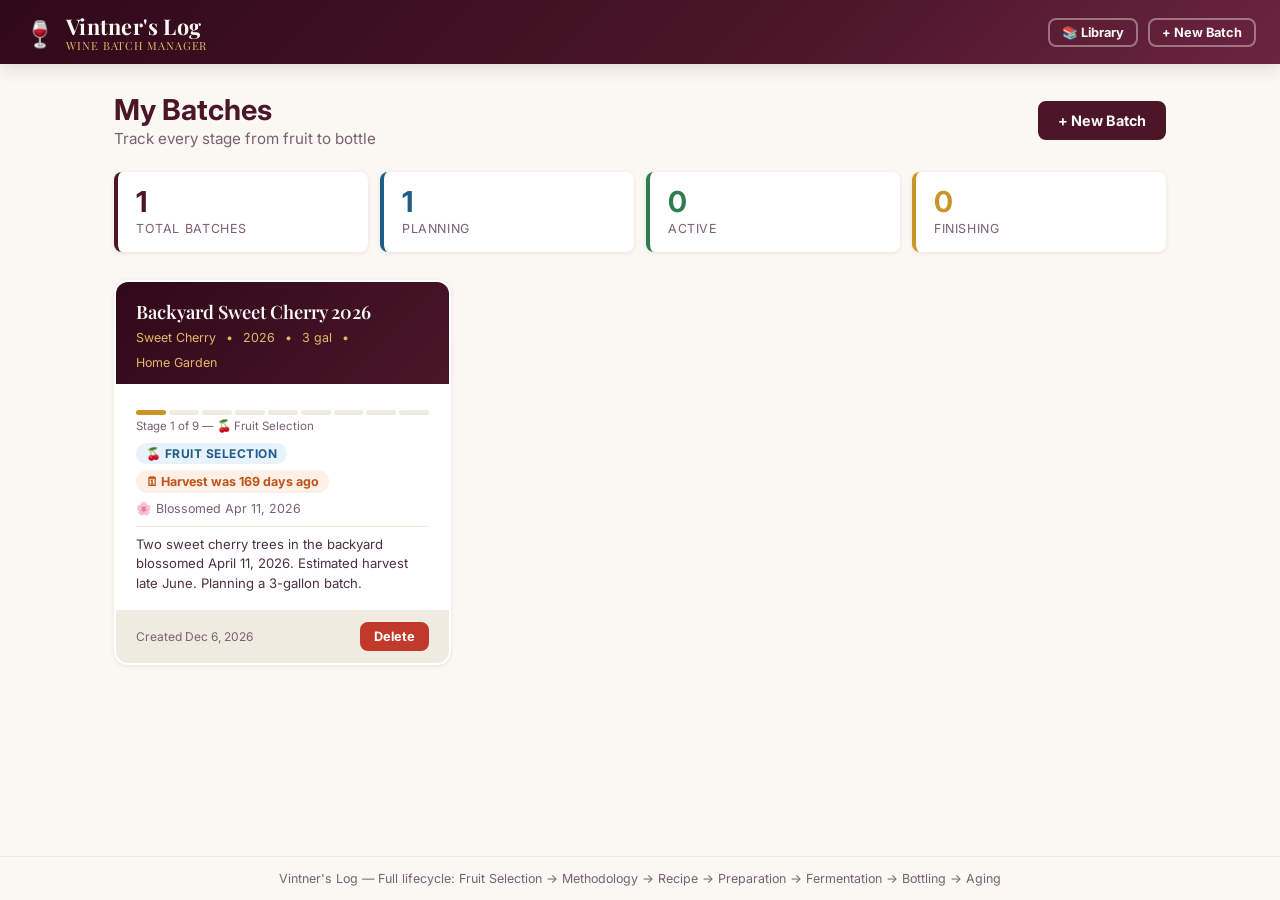
==== commit cb191e46: "Sprint D+E: in-app library browser + custom entry management Library browser (📚 button in header): -" ====
--- a/wine.html
+++ b/wine.html
@@ -612,6 +612,103 @@
       color: var(--muted);
       border-top: 1px solid var(--cream-d);
     }
+
+    /* ── Intake Wizard ──────────────────────────────────────────── */
+    .modal-wide { max-width: 620px; width: 96vw; }
+    .wizard-progress {
+      display: flex; align-items: center; justify-content: center;
+      gap: 4px; padding: 14px 24px 0; background: var(--cream);
+      border-bottom: 1px solid var(--cream-d);
+    }
+    .wz-step {
+      font-family: var(--font-body); font-size: .75rem; font-weight: 600;
+      color: var(--muted); padding: 6px 12px; border-radius: 20px;
+      letter-spacing: .04em; text-transform: uppercase; transition: all .2s;
+    }
+    .wz-step.active { background: var(--burgundy); color: var(--cream); }
+    .wz-step.done   { background: var(--green-l); color: var(--green); }
+    .wz-sep { color: var(--cream-d); font-size: .8rem; }
+    .wz-subtitle { font-size: .95rem; color: var(--ink-l); margin-bottom: 18px; }
+    .fruit-grid, .ferm-grid { display: grid; grid-template-columns: repeat(auto-fill, minmax(140px,1fr)); gap: 10px; }
+    .lib-card {
+      border: 2px solid var(--cream-d); border-radius: var(--radius); padding: 12px;
+      cursor: pointer; transition: all .18s; background: var(--white);
+      display: flex; flex-direction: column; gap: 4px;
+    }
+    .lib-card:hover { border-color: var(--burgundy-l); background: var(--cream); }
+    .lib-card.selected { border-color: var(--burgundy); background: #F9F0F3; }
+    .lib-card .lc-icon { font-size: 1.4rem; }
+    .lib-card .lc-name { font-family: var(--font-head); font-size: .95rem; font-weight: 600; }
+    .lib-card .lc-sub  { font-size: .75rem; color: var(--muted); }
+    .yeast-list { display: flex; flex-direction: column; gap: 8px; }
+    .yeast-card {
+      border: 2px solid var(--cream-d); border-radius: var(--radius); padding: 12px 16px;
+      cursor: pointer; transition: all .18s; background: var(--white);
+    }
+    .yeast-card:hover { border-color: var(--burgundy-l); background: var(--cream); }
+    .yeast-card.selected { border-color: var(--burgundy); background: #F9F0F3; }
+    .yeast-card .yc-name { font-family: var(--font-head); font-size: 1rem; font-weight: 600; }
+    .yeast-card .yc-char { font-size: .82rem; color: var(--muted); margin-top: 2px; }
+    .yeast-card .yc-rec  { font-size: .75rem; color: var(--green); font-weight: 600; margin-top: 4px; }
+    .src-btn {
+      padding: 8px 16px; border-radius: 20px; border: 2px solid var(--cream-d);
+      background: var(--white); color: var(--ink-l); font-family: var(--font-body);
+      font-size: .85rem; cursor: pointer; transition: all .18s; margin-right: 8px;
+    }
+    .src-btn.active { background: var(--burgundy); border-color: var(--burgundy); color: var(--cream); }
+    /* Review panel */
+    .review-section { margin-bottom: 18px; }
+    .review-section h4 { font-family: var(--font-head); font-size: 1rem; color: var(--burgundy); margin-bottom: 8px; }
+    .review-label { font-size: .78rem; text-transform: uppercase; letter-spacing: .06em; color: var(--muted); margin-bottom: 4px; }
+    .review-value { font-size: .95rem; color: var(--ink); }
+    .ing-table { width: 100%; border-collapse: collapse; font-size: .85rem; }
+    .ing-table th { text-align: left; padding: 4px 8px; color: var(--muted); font-weight: 600; border-bottom: 1px solid var(--cream-d); }
+    .ing-table td { padding: 5px 8px; border-bottom: 1px solid var(--cream-d); }
+    .timeline-row { display: flex; justify-content: space-between; align-items: center; font-size: .83rem; padding: 5px 0; border-bottom: 1px solid var(--cream-d); }
+    .timeline-row:last-child { border-bottom: none; }
+    .timeline-stage { font-weight: 600; color: var(--ink-l); }
+    .timeline-dates { color: var(--muted); }
+
+    /* ── Library Browser ────────────────────────────────────────── */
+    .modal-xl { max-width: 780px; width: 96vw; max-height: 90vh; display: flex; flex-direction: column; }
+    .modal-xl .modal-body { overflow-y: auto; flex: 1; }
+    .lib-tabs { display: flex; gap: 0; border-bottom: 2px solid var(--cream-d); margin-bottom: 20px; }
+    .lib-tab {
+      padding: 10px 18px; font-family: var(--font-body); font-size: .85rem; font-weight: 600;
+      color: var(--muted); border: none; background: transparent; cursor: pointer;
+      border-bottom: 3px solid transparent; margin-bottom: -2px; transition: all .18s;
+    }
+    .lib-tab.active { color: var(--burgundy); border-bottom-color: var(--burgundy); }
+    .lib-tab:hover:not(.active) { color: var(--ink); }
+    .lib-section { display: none; }
+    .lib-section.active { display: block; }
+    .lib-detail-grid { display: grid; grid-template-columns: repeat(auto-fill, minmax(220px,1fr)); gap: 14px; margin-bottom: 20px; }
+    .lib-detail-card {
+      border: 1px solid var(--cream-d); border-radius: var(--radius); padding: 16px;
+      background: var(--white); position: relative;
+    }
+    .lib-detail-card.custom-entry { border-color: var(--gold); background: #FFFDF5; }
+    .lib-detail-card .ldc-name { font-family: var(--font-head); font-size: 1rem; font-weight: 700; margin-bottom: 6px; }
+    .lib-detail-card .ldc-tag { font-size: .72rem; font-weight: 600; text-transform: uppercase; letter-spacing: .05em; color: var(--muted); margin-bottom: 8px; }
+    .lib-detail-card .ldc-row { font-size: .8rem; color: var(--ink-l); margin-bottom: 3px; }
+    .lib-detail-card .ldc-row strong { color: var(--ink); }
+    .lib-detail-card .ldc-delete {
+      position: absolute; top: 8px; right: 8px; background: none; border: none;
+      color: var(--muted); font-size: 1rem; cursor: pointer; padding: 2px 6px;
+      border-radius: 4px; line-height: 1;
+    }
+    .lib-detail-card .ldc-delete:hover { background: #FEE2E2; color: var(--orange); }
+    .add-custom-form {
+      background: var(--cream); border: 1px dashed var(--cream-d); border-radius: var(--radius);
+      padding: 18px; margin-top: 8px;
+    }
+    .add-custom-form h4 { font-family: var(--font-head); font-size: .95rem; margin-bottom: 14px; color: var(--burgundy); }
+    .add-custom-toggle {
+      display: inline-flex; align-items: center; gap: 6px; font-size: .85rem;
+      color: var(--burgundy); cursor: pointer; font-weight: 600; background: none; border: none;
+      padding: 4px 0; margin-top: 4px;
+    }
+    .add-custom-toggle:hover { text-decoration: underline; }
   </style>
 </head>
 <body>
@@ -626,6 +723,7 @@
     </div>
   </div>
   <div class="header-actions">
+    <button class="btn btn-ghost btn-sm" onclick="openLibrary()">📚 Library</button>
     <button class="btn btn-ghost btn-sm" onclick="openNewBatchModal()">+ New Batch</button>
   </div>
 </header>
@@ -673,58 +771,114 @@
   Vintner's Log &mdash; Full lifecycle: Fruit Selection → Methodology → Recipe → Preparation → Fermentation → Bottling → Aging
 </footer>
 
-<!-- ═══ NEW BATCH MODAL ══════════════════════════════════════════════ -->
+<!-- ═══ NEW BATCH WIZARD ═════════════════════════════════════════════ -->
 <div class="modal-overlay" id="modal-new-batch">
-  <div class="modal">
+  <div class="modal modal-wide">
     <div class="modal-header">
-      <h2>🍇 Start a New Batch</h2>
-      <button class="modal-close" onclick="closeModal('modal-new-batch')">&times;</button>
+      <h2>🍇 New Batch</h2>
+      <button class="modal-close" onclick="closeWizard()">&times;</button>
+    </div>
+    <div class="wizard-progress" id="wz-progress">
+      <div class="wz-step active" id="wz-prog-1">Fruit</div>
+      <div class="wz-sep">›</div>
+      <div class="wz-step" id="wz-prog-2">Method</div>
+      <div class="wz-sep">›</div>
+      <div class="wz-step" id="wz-prog-3">Yeast</div>
+      <div class="wz-sep">›</div>
+      <div class="wz-step" id="wz-prog-4">Details</div>
+      <div class="wz-sep">›</div>
+      <div class="wz-step" id="wz-prog-5">Review</div>
     </div>
     <div class="modal-body">
-      <div class="form-group">
-        <label>Batch Name</label>
-        <input type="text" id="nb-name" placeholder="e.g. Backyard Sweet Cherry 2026" />
-      </div>
-      <div class="form-row">
-        <div class="form-group">
-          <label>Fruit / Ingredient</label>
-          <input type="text" id="nb-fruit" placeholder="e.g. Sweet Cherry" />
-        </div>
-        <div class="form-group">
-          <label>Vintage Year</label>
-          <input type="number" id="nb-year" placeholder="2026" min="2000" max="2100" />
-        </div>
-      </div>
-      <div class="form-row">
-        <div class="form-group">
-          <label>Batch Size (gallons)</label>
-          <input type="number" id="nb-gallons" placeholder="3" step="0.5" min="0.5" />
-        </div>
+      <!-- Step 1: Fruit -->
+      <div class="wz-panel" id="wz-panel-1">
+        <p class="wz-subtitle">What fruit are you working with?</p>
+        <div class="fruit-grid" id="wz-fruit-grid"></div>
+        <div class="form-group" style="margin-top:14px">
+          <label>Custom fruit (if not listed above)</label>
+          <input type="text" id="wz-custom-fruit" placeholder="e.g. Gooseberry, Mango…" />
+        </div>
+      </div>
+      <!-- Step 2: Fermentation Type -->
+      <div class="wz-panel" id="wz-panel-2" style="display:none">
+        <p class="wz-subtitle">How do you want to ferment?</p>
+        <div class="ferm-grid" id="wz-ferm-grid"></div>
+      </div>
+      <!-- Step 3: Yeast -->
+      <div class="wz-panel" id="wz-panel-3" style="display:none">
+        <p class="wz-subtitle">Choose your yeast strain</p>
+        <div class="yeast-list" id="wz-yeast-list"></div>
+      </div>
+      <!-- Step 4: Batch Details -->
+      <div class="wz-panel" id="wz-panel-4" style="display:none">
+        <p class="wz-subtitle">Tell us about this batch</p>
         <div class="form-group">
           <label>Fruit Source</label>
-          <select id="nb-source">
-            <option value="Home Garden">Home Garden</option>
-            <option value="Local Farm">Local Farm</option>
-            <option value="Farmers Market">Farmers Market</option>
-            <option value="Wild Foraged">Wild Foraged</option>
-            <option value="Commercial">Commercial</option>
-            <option value="Other">Other</option>
-          </select>
-        </div>
-      </div>
-      <div class="form-group">
-        <label>Estimated Harvest / Start Date</label>
-        <input type="date" id="nb-harvest-date" />
-        <p class="form-hint">Leave blank if still planning. You can update later.</p>
-      </div>
-      <div class="form-group">
-        <label>Notes</label>
-        <textarea id="nb-notes" placeholder="Any initial notes about this batch..."></textarea>
-      </div>
+          <div style="margin-bottom:8px">
+            <button class="src-btn active" id="src-garden" onclick="setWzSource('garden')">🌿 From my garden</button>
+            <button class="src-btn" id="src-purchase" onclick="setWzSource('purchase')">🛒 Purchased</button>
+          </div>
+          <input type="text" id="wz-source-detail" placeholder="e.g. backyard trees, farmers market, local farm…" />
+        </div>
+        <div class="form-row">
+          <div class="form-group">
+            <label>Start / Harvest Date</label>
+            <input type="date" id="wz-start-date" />
+            <p class="form-hint">Can be updated later if not known yet.</p>
+          </div>
+          <div class="form-group">
+            <label>Vintage Year</label>
+            <input type="number" id="wz-year" min="2000" max="2100" />
+          </div>
+        </div>
+        <div class="form-row">
+          <div class="form-group">
+            <label>Batch Size (gallons)</label>
+            <input type="number" id="wz-gallons" placeholder="3" step="0.5" min="0.5" />
+          </div>
+          <div class="form-group">
+            <label>Target ABV %</label>
+            <input type="number" id="wz-abv" placeholder="12" step="0.5" min="5" max="20" />
+          </div>
+        </div>
+      </div>
+      <!-- Step 5: Review -->
+      <div class="wz-panel" id="wz-panel-5" style="display:none">
+        <div id="wz-review-content"></div>
+      </div>
+    </div>
+    <div class="modal-footer" style="justify-content:space-between">
+      <button class="btn btn-outline" id="wz-back-btn" onclick="wizardBack()" style="display:none">← Back</button>
+      <div style="display:flex;gap:10px;margin-left:auto">
+        <button class="btn btn-outline" onclick="closeWizard()">Cancel</button>
+        <button class="btn btn-primary" id="wz-next-btn" onclick="wizardNext()">Next →</button>
+        <button class="btn btn-gold" id="wz-create-btn" onclick="createBatchFromWizard()" style="display:none">Start Batch</button>
+      </div>
+    </div>
+  </div>
+</div>
+
+<!-- ═══ LIBRARY BROWSER MODAL ════════════════════════════════════════ -->
+<div class="modal-overlay" id="modal-library">
+  <div class="modal modal-xl">
+    <div class="modal-header">
+      <h2>📚 Library</h2>
+      <button class="modal-close" onclick="closeModal('modal-library')">&times;</button>
+    </div>
+    <div class="modal-body">
+      <div class="lib-tabs">
+        <button class="lib-tab active" onclick="switchLibTab('fruits')">🍒 Fruits</button>
+        <button class="lib-tab" onclick="switchLibTab('fermentation')">⚗️ Fermentation</button>
+        <button class="lib-tab" onclick="switchLibTab('yeast')">🧫 Yeast</button>
+        <button class="lib-tab" onclick="switchLibTab('recipes')">📋 Recipes</button>
+      </div>
+      <div class="lib-section active" id="lib-fruits"></div>
+      <div class="lib-section" id="lib-fermentation"></div>
+      <div class="lib-section" id="lib-yeast"></div>
+      <div class="lib-section" id="lib-recipes"></div>
     </div>
     <div class="modal-footer">
-      <button class="btn btn-outline" onclick="closeModal('modal-new-batch')">Cancel</button>
-      <button class="btn btn-primary" onclick="createBatch()">Create Batch</button>
+      <button class="btn btn-outline" onclick="closeModal('modal-library')">Close</button>
     </div>
   </div>
 </div>
@@ -755,46 +909,448 @@
   document.getElementById(id).classList.remove('open');
 }
 
+// ─── Intake Wizard State ──────────────────────────────────────────────
+var wzState = { step: 1, fruitId: null, customFruit: '', fermId: null, yeastId: null, source: 'garden' };
+
 function openNewBatchModal() {
-  // Reset form
-  ['nb-name','nb-fruit','nb-year','nb-gallons','nb-harvest-date','nb-notes']
-    .forEach(id => { const el = document.getElementById(id); if (el) el.value = ''; });
-  document.getElementById('nb-year').value = new Date().getFullYear();
+  wzState = { step: 1, fruitId: null, customFruit: '', fermId: null, yeastId: null, source: 'garden' };
+  document.getElementById('wz-year').value = new Date().getFullYear();
+  document.getElementById('wz-start-date').value = '';
+  document.getElementById('wz-gallons').value = '';
+  document.getElementById('wz-abv').value = '';
+  document.getElementById('wz-custom-fruit').value = '';
+  document.getElementById('wz-source-detail').value = '';
+  setWzSource('garden');
+  renderWzFruitGrid();
+  wizardGoto(1);
   openModal('modal-new-batch');
 }
 
-// ─── Create Batch ─────────────────────────────────────────────────────
-function createBatch() {
-  const name  = document.getElementById('nb-name').value.trim();
-  const fruit = document.getElementById('nb-fruit').value.trim();
-  const year  = document.getElementById('nb-year').value;
-
-  if (!name) { showToast('Please enter a batch name.', 'error'); return; }
-  if (!fruit) { showToast('Please enter the fruit / ingredient.', 'error'); return; }
+function closeWizard() { closeModal('modal-new-batch'); }
+
+function setWzSource(s) {
+  wzState.source = s;
+  document.getElementById('src-garden').classList.toggle('active', s === 'garden');
+  document.getElementById('src-purchase').classList.toggle('active', s === 'purchase');
+}
+
+function wizardGoto(step) {
+  wzState.step = step;
+  for (let i = 1; i <= 5; i++) {
+    document.getElementById('wz-panel-' + i).style.display = i === step ? '' : 'none';
+    const prog = document.getElementById('wz-prog-' + i);
+    prog.classList.toggle('active', i === step);
+    prog.classList.toggle('done', i < step);
+  }
+  document.getElementById('wz-back-btn').style.display = step > 1 ? '' : 'none';
+  document.getElementById('wz-next-btn').style.display = step < 5 ? '' : 'none';
+  document.getElementById('wz-create-btn').style.display = step === 5 ? '' : 'none';
+  if (step === 2) renderWzFermGrid();
+  if (step === 3) renderWzYeastList();
+  if (step === 5) renderWzReview();
+}
+
+function wizardNext() {
+  const s = wzState.step;
+  if (s === 1) {
+    wzState.customFruit = document.getElementById('wz-custom-fruit').value.trim();
+    if (!wzState.fruitId && !wzState.customFruit) {
+      showToast('Please select or enter a fruit.', 'error'); return;
+    }
+  }
+  if (s === 2 && !wzState.fermId) { showToast('Please choose a fermentation type.', 'error'); return; }
+  if (s === 3 && !wzState.yeastId) { showToast('Please choose a yeast strain.', 'error'); return; }
+  if (s === 4) {
+    if (!document.getElementById('wz-gallons').value) {
+      showToast('Please enter a batch size.', 'error'); return;
+    }
+  }
+  wizardGoto(s + 1);
+}
+
+function wizardBack() { wizardGoto(wzState.step - 1); }
+
+// Fruit grid
+function renderWzFruitGrid() {
+  const grid = document.getElementById('wz-fruit-grid');
+  const icons = { sweet_cherry:'🍒', sour_cherry:'🍒', concord_grape:'🍇', blueberry:'🫐',
+    blackberry:'🫐', raspberry:'🫐', peach:'🍑', apple:'🍏', elderberry:'🌿', plum:'🫐' };
+  grid.innerHTML = allFruits().map(f => `
+    <div class="lib-card${wzState.fruitId===f.id?' selected':''}" onclick="selectWzFruit('${f.id}')">
+      <div class="lc-icon">${icons[f.id]||'🍷'}</div>
+      <div class="lc-name">${escHtml(f.name)}</div>
+      <div class="lc-sub">${escHtml(f.season)}</div>
+    </div>`).join('');
+}
+
+function selectWzFruit(id) {
+  wzState.fruitId = id;
+  document.getElementById('wz-custom-fruit').value = '';
+  renderWzFruitGrid();
+  // auto-advance
+  setTimeout(() => wizardNext(), 180);
+}
+
+// Fermentation grid
+function renderWzFermGrid() {
+  const grid = document.getElementById('wz-ferm-grid');
+  grid.innerHTML = allFermTypes().map(f => `
+    <div class="lib-card${wzState.fermId===f.id?' selected':''}" onclick="selectWzFerm('${f.id}')">
+      <div class="lc-icon">${f.icon}</div>
+      <div class="lc-name">${escHtml(f.name)}</div>
+      <div class="lc-sub">${escHtml(f.description.slice(0,55))}…</div>
+    </div>`).join('');
+}
+
+function selectWzFerm(id) {
+  wzState.fermId = id;
+  renderWzFermGrid();
+  setTimeout(() => wizardNext(), 180);
+}
+
+// Yeast list — filtered to relevant strains first
+function renderWzYeastList() {
+  const list = document.getElementById('wz-yeast-list');
+  const fid = wzState.fruitId;
+  const sorted = [...allYeasts()].sort((a,b) => {
+    const ar = fid && a.best_for && a.best_for.includes(fid) ? 0 : 1;
+    const br = fid && b.best_for && b.best_for.includes(fid) ? 0 : 1;
+    return ar - br;
+  });
+  list.innerHTML = sorted.map(y => {
+    const rec = fid && y.best_for && y.best_for.includes(fid);
+    return `<div class="yeast-card${wzState.yeastId===y.id?' selected':''}" onclick="selectWzYeast('${y.id}')">
+      <div class="yc-name">${escHtml(y.name)}</div>
+      <div class="yc-char">${escHtml(y.character)}</div>
+      ${rec ? '<div class="yc-rec">★ Recommended for this fruit</div>' : ''}
+    </div>`;
+  }).join('');
+}
+
+function selectWzYeast(id) {
+  wzState.yeastId = id;
+  renderWzYeastList();
+  setTimeout(() => wizardNext(), 180);
+}
+
+// Review panel
+function renderWzReview() {
+  const fruit = wzState.fruitId ? getFruitById(wzState.fruitId) : null;
+  const fruitName = fruit ? fruit.name : wzState.customFruit;
+  const ferm = wzState.fermId ? getFermTypeById(wzState.fermId) : null;
+  const yeast = wzState.yeastId ? getYeastById(wzState.yeastId) : null;
+  const gallons = parseFloat(document.getElementById('wz-gallons').value) || 1;
+  const abv = document.getElementById('wz-abv').value;
+  const startDate = document.getElementById('wz-start-date').value;
+  const year = document.getElementById('wz-year').value;
+  const batchType = buildBatchType(wzState.fruitId, wzState.fermId);
+  const templateId = fruit ? fruit.recipe_id : null;
+  const ingredients = templateId ? scaleRecipe(templateId, gallons) : [];
+  const timeline = ferm && startDate ? projectTimeline(wzState.fermId, startDate) : null;
+  const srcDetail = document.getElementById('wz-source-detail').value.trim();
+  const srcLabel = wzState.source === 'garden'
+    ? ('From garden' + (srcDetail ? ': ' + srcDetail : ''))
+    : ('Purchased' + (srcDetail ? ': ' + srcDetail : ''));
+
+  const stageLabels = {
+    preparation:'Preparation', primary_fermentation:'Primary Fermentation',
+    secondary_fermentation:'Secondary Fermentation', clarification:'Clarification',
+    bottling:'Bottling', aging:'Aging'
+  };
+
+  document.getElementById('wz-review-content').innerHTML = `
+    <div class="review-section">
+      <div class="review-label">Batch Type</div>
+      <div class="review-value" style="font-family:var(--font-head);font-size:1.2rem;font-weight:700;color:var(--burgundy)">${escHtml(batchType)}</div>
+    </div>
+    <div style="display:grid;grid-template-columns:1fr 1fr;gap:14px;margin-bottom:18px">
+      <div><div class="review-label">Fruit</div><div class="review-value">${escHtml(fruitName)}</div></div>
+      <div><div class="review-label">Fermentation</div><div class="review-value">${ferm ? escHtml(ferm.name) : '—'}</div></div>
+      <div><div class="review-label">Yeast</div><div class="review-value">${yeast ? escHtml(yeast.name) : '—'}</div></div>
+      <div><div class="review-label">Batch Size</div><div class="review-value">${gallons} gal${abv?' · '+abv+'% ABV':''}</div></div>
+      <div><div class="review-label">Source</div><div class="review-value">${escHtml(srcLabel)}</div></div>
+      <div><div class="review-label">Start Date</div><div class="review-value">${startDate || 'Not set'}</div></div>
+    </div>
+    ${ingredients.length ? `
+    <div class="review-section">
+      <h4>Ingredients (scaled to ${gallons} gal)</h4>
+      <table class="ing-table">
+        <tr><th>Ingredient</th><th>Amount</th></tr>
+        ${ingredients.map(i=>`<tr><td>${escHtml(i.name)}</td><td>${i.amount} ${escHtml(i.unit)}</td></tr>`).join('')}
+      </table>
+    </div>` : ''}
+    ${timeline ? `
+    <div class="review-section">
+      <h4>Projected Timeline</h4>
+      ${Object.entries(timeline).map(([k,v])=>`
+        <div class="timeline-row">
+          <span class="timeline-stage">${stageLabels[k]||k}</span>
+          <span class="timeline-dates">${v.start}${v.end&&v.end!==v.start?' → '+v.end:''}</span>
+        </div>`).join('')}
+    </div>` : '<p style="font-size:.85rem;color:var(--muted)">Add a start date to see the projected timeline.</p>'}
+  `;
+}
+
+// ─── Create Batch from Wizard ─────────────────────────────────────────
+function createBatchFromWizard() {
+  const fruit = wzState.fruitId ? getFruitById(wzState.fruitId) : null;
+  const fruitName = fruit ? fruit.name : wzState.customFruit;
+  const ferm = wzState.fermId ? getFermTypeById(wzState.fermId) : null;
+  const gallons = parseFloat(document.getElementById('wz-gallons').value) || null;
+  const abv = parseFloat(document.getElementById('wz-abv').value) || null;
+  const startDate = document.getElementById('wz-start-date').value || null;
+  const year = parseInt(document.getElementById('wz-year').value) || new Date().getFullYear();
+  const srcDetail = document.getElementById('wz-source-detail').value.trim();
+  const source = wzState.source === 'garden'
+    ? 'Home Garden' + (srcDetail ? ' — ' + srcDetail : '')
+    : srcDetail || 'Purchased';
+  const batchType = buildBatchType(wzState.fruitId, wzState.fermId);
+  const name = batchType + ' ' + year;
 
   const batch = {
     id: generateId(),
     name,
-    fruit,
-    year: parseInt(year) || new Date().getFullYear(),
-    gallons: parseFloat(document.getElementById('nb-gallons').value) || null,
-    source: document.getElementById('nb-source').value,
-    harvest_date: document.getElementById('nb-harvest-date').value || null,
+    fruit: fruitName,
+    fruit_id: wzState.fruitId,
+    ferm_type: wzState.fermId,
+    yeast_id: wzState.yeastId,
+    year,
+    gallons,
+    target_abv: abv,
+    source,
+    harvest_date: startDate,
     blossom_date: null,
     current_stage: 'fruit_selection',
     completed_stages: [],
     created: new Date().toISOString(),
-    notes: document.getElementById('nb-notes').value.trim(),
+    notes: '',
     stages: {}
   };
 
   const data = loadData();
   data.batches.unshift(batch);
   saveData(data);
-
-  closeModal('modal-new-batch');
-  showToast(`"${batch.name}" batch created!`, 'success');
+  closeWizard();
+  showToast(`"${batch.name}" created!`, 'success');
   renderDashboard();
+}
+
+// ─── Library Browser ─────────────────────────────────────────────────
+var _libTab = 'fruits';
+
+function openLibrary() {
+  renderLibTab(_libTab);
+  openModal('modal-library');
+}
+
+function switchLibTab(tab) {
+  _libTab = tab;
+  document.querySelectorAll('.lib-tab').forEach((el,i) => {
+    el.classList.toggle('active', ['fruits','fermentation','yeast','recipes'][i] === tab);
+  });
+  document.querySelectorAll('.lib-section').forEach(el => el.classList.remove('active'));
+  document.getElementById('lib-' + tab).classList.add('active');
+  renderLibTab(tab);
+}
+
+function allFruits() {
+  const custom = (loadData().custom_fruits || []);
+  return [...FRUIT_LIBRARY, ...custom.map(c => ({...c, _custom:true}))];
+}
+function allFermTypes() {
+  const custom = (loadData().custom_ferm_types || []);
+  return [...FERMENTATION_TYPES, ...custom.map(c => ({...c, _custom:true}))];
+}
+function allYeasts() {
+  const custom = (loadData().custom_yeasts || []);
+  return [...YEAST_LIBRARY, ...custom.map(c => ({...c, _custom:true}))];
+}
+
+function renderLibTab(tab) {
+  if (tab === 'fruits')      renderLibFruits();
+  if (tab === 'fermentation') renderLibFerm();
+  if (tab === 'yeast')       renderLibYeast();
+  if (tab === 'recipes')     renderLibRecipes();
+}
+
+function renderLibFruits() {
+  const icons = { sweet_cherry:'🍒', sour_cherry:'🍒', concord_grape:'🍇', blueberry:'🫐',
+    blackberry:'🫐', raspberry:'🫐', peach:'🍑', apple:'🍏', elderberry:'🌿', plum:'🫐' };
+  const items = allFruits().map(f => `
+    <div class="lib-detail-card${f._custom?' custom-entry':''}">
+      ${f._custom ? `<button class="ldc-delete" onclick="deleteCustomEntry('fruit','${escHtml(f.id)}')" title="Remove">✕</button>` : ''}
+      <div class="ldc-tag">${icons[f.id]||'🍷'} ${f.season||''}</div>
+      <div class="ldc-name">${escHtml(f.name)}</div>
+      <div class="ldc-row"><strong>Lbs/gallon:</strong> ${f.lbs_per_gallon ? f.lbs_per_gallon.ideal || f.lbs_per_gallon : '—'}</div>
+      <div class="ldc-row"><strong>Acid:</strong> ${f.acid||'—'} &nbsp; <strong>Sugar:</strong> ${f.sugar||'—'}</div>
+      ${f.notes ? `<div class="ldc-row" style="margin-top:6px;color:var(--muted)">${escHtml(f.notes)}</div>` : ''}
+    </div>`).join('');
+  document.getElementById('lib-fruits').innerHTML = `
+    <div class="lib-detail-grid">${items}</div>
+    <button class="add-custom-toggle" onclick="toggleAddForm('lib-fruits')">+ Add custom fruit</button>
+    <div class="add-custom-form" id="lib-fruits-form" style="display:none">
+      <h4>Add Custom Fruit</h4>
+      <div class="form-row">
+        <div class="form-group"><label>Name</label><input type="text" id="cf-name" placeholder="e.g. Gooseberry" /></div>
+        <div class="form-group"><label>Season</label><input type="text" id="cf-season" placeholder="e.g. July–Aug" /></div>
+      </div>
+      <div class="form-row">
+        <div class="form-group"><label>Lbs per gallon</label><input type="number" id="cf-lbs" placeholder="6" step="0.5" /></div>
+        <div class="form-group"><label>Recipe template</label>
+          <select id="cf-recipe"><option value="berry">Berry</option><option value="stone_fruit">Stone Fruit</option><option value="apple">Apple/Cider</option><option value="grape">Grape</option></select>
+        </div>
+      </div>
+      <div class="form-group"><label>Notes (optional)</label><input type="text" id="cf-notes" /></div>
+      <div style="display:flex;gap:10px;margin-top:10px">
+        <button class="btn btn-primary btn-sm" onclick="saveCustomFruit()">Save</button>
+        <button class="btn btn-outline btn-sm" onclick="toggleAddForm('lib-fruits')">Cancel</button>
+      </div>
+    </div>`;
+}
+
+function renderLibFerm() {
+  const items = allFermTypes().map(f => `
+    <div class="lib-detail-card${f._custom?' custom-entry':''}">
+      ${f._custom ? `<button class="ldc-delete" onclick="deleteCustomEntry('ferm','${escHtml(f.id)}')" title="Remove">✕</button>` : ''}
+      <div class="ldc-tag">${f.icon||'⚗️'}</div>
+      <div class="ldc-name">${escHtml(f.name)}</div>
+      <div class="ldc-row" style="color:var(--muted);margin-bottom:8px">${escHtml(f.description||'')}</div>
+      ${f.timeline_days ? `<div class="ldc-row"><strong>Primary:</strong> ${f.timeline_days.primary?.min||'?'}–${f.timeline_days.primary?.max||'?'} days</div>` : ''}
+      ${f.timeline_days ? `<div class="ldc-row"><strong>Secondary:</strong> ${f.timeline_days.secondary?.min||'?'}–${f.timeline_days.secondary?.max||'?'} days</div>` : ''}
+    </div>`).join('');
+  document.getElementById('lib-fermentation').innerHTML = `
+    <div class="lib-detail-grid">${items}</div>
+    <button class="add-custom-toggle" onclick="toggleAddForm('lib-fermentation')">+ Add custom fermentation type</button>
+    <div class="add-custom-form" id="lib-fermentation-form" style="display:none">
+      <h4>Add Custom Fermentation Type</h4>
+      <div class="form-row">
+        <div class="form-group"><label>Name</label><input type="text" id="cft-name" placeholder="e.g. Kettle Sour" /></div>
+        <div class="form-group"><label>Icon (emoji)</label><input type="text" id="cft-icon" placeholder="🍺" maxlength="4" /></div>
+      </div>
+      <div class="form-group"><label>Description</label><input type="text" id="cft-desc" placeholder="Brief description…" /></div>
+      <div style="display:flex;gap:10px;margin-top:10px">
+        <button class="btn btn-primary btn-sm" onclick="saveCustomFermType()">Save</button>
+        <button class="btn btn-outline btn-sm" onclick="toggleAddForm('lib-fermentation')">Cancel</button>
+      </div>
+    </div>`;
+}
+
+function renderLibYeast() {
+  const items = allYeasts().map(y => `
+    <div class="lib-detail-card${y._custom?' custom-entry':''}">
+      ${y._custom ? `<button class="ldc-delete" onclick="deleteCustomEntry('yeast','${escHtml(y.id)}')" title="Remove">✕</button>` : ''}
+      <div class="ldc-tag">${y.brand||''} · ${y.type||''}</div>
+      <div class="ldc-name">${escHtml(y.name)}</div>
+      <div class="ldc-row"><strong>Temp:</strong> ${y.temp_range||'—'}</div>
+      <div class="ldc-row"><strong>ABV tolerance:</strong> ${y.alcohol_tolerance||'—'}</div>
+      <div class="ldc-row" style="margin-top:6px;color:var(--muted)">${escHtml(y.character||y.profile||'')}</div>
+    </div>`).join('');
+  document.getElementById('lib-yeast').innerHTML = `
+    <div class="lib-detail-grid">${items}</div>
+    <button class="add-custom-toggle" onclick="toggleAddForm('lib-yeast')">+ Add custom yeast</button>
+    <div class="add-custom-form" id="lib-yeast-form" style="display:none">
+      <h4>Add Custom Yeast</h4>
+      <div class="form-row">
+        <div class="form-group"><label>Name</label><input type="text" id="cy-name" placeholder="e.g. Lalvin 47B" /></div>
+        <div class="form-group"><label>Brand</label><input type="text" id="cy-brand" placeholder="e.g. Lalvin" /></div>
+      </div>
+      <div class="form-row">
+        <div class="form-group"><label>Temp Range</label><input type="text" id="cy-temp" placeholder="e.g. 59–86°F" /></div>
+        <div class="form-group"><label>ABV Tolerance</label><input type="text" id="cy-abv" placeholder="e.g. 14%" /></div>
+      </div>
+      <div class="form-group"><label>Character / Profile</label><input type="text" id="cy-char" placeholder="Flavor profile, best uses…" /></div>
+      <div style="display:flex;gap:10px;margin-top:10px">
+        <button class="btn btn-primary btn-sm" onclick="saveCustomYeast()">Save</button>
+        <button class="btn btn-outline btn-sm" onclick="toggleAddForm('lib-yeast')">Cancel</button>
+      </div>
+    </div>`;
+}
+
+function renderLibRecipes() {
+  const items = Object.entries(RECIPE_TEMPLATES).map(([id, r]) => `
+    <div class="lib-detail-card">
+      <div class="ldc-tag">Default yeast: ${r.default_yeast||'—'}</div>
+      <div class="ldc-name">${escHtml(r.name)}</div>
+      <div class="ldc-row"><strong>Target OG:</strong> ${r.target_og}</div>
+      <div class="ldc-row"><strong>Crush:</strong> ${escHtml(r.crush_method||'—')}</div>
+      <div class="ldc-row" style="margin-top:8px"><strong>Per gallon:</strong></div>
+      ${r.per_gallon.map(i=>`<div class="ldc-row" style="padding-left:8px">· ${i.amount} ${escHtml(i.unit)} ${escHtml(i.name)}</div>`).join('')}
+    </div>`).join('');
+  document.getElementById('lib-recipes').innerHTML = `<div class="lib-detail-grid">${items}</div>`;
+}
+
+function toggleAddForm(section) {
+  const form = document.getElementById(section + '-form');
+  form.style.display = form.style.display === 'none' ? '' : 'none';
+}
+
+// ─── Save Custom Entries ──────────────────────────────────────────────
+function saveCustomFruit() {
+  const name = document.getElementById('cf-name').value.trim();
+  if (!name) { showToast('Name required', 'error'); return; }
+  const entry = {
+    id: 'custom_' + name.toLowerCase().replace(/\s+/g,'_') + '_' + Date.now(),
+    name, season: document.getElementById('cf-season').value.trim(),
+    lbs_per_gallon: parseFloat(document.getElementById('cf-lbs').value) || 6,
+    recipe_id: document.getElementById('cf-recipe').value,
+    notes: document.getElementById('cf-notes').value.trim(),
+    tags: ['custom'], acid:'unknown', sugar:'unknown',
+  };
+  const data = loadData();
+  data.custom_fruits = data.custom_fruits || [];
+  data.custom_fruits.push(entry);
+  saveData(data);
+  showToast(`"${name}" added to library!`, 'success');
+  renderLibFruits();
+}
+
+function saveCustomFermType() {
+  const name = document.getElementById('cft-name').value.trim();
+  if (!name) { showToast('Name required', 'error'); return; }
+  const entry = {
+    id: 'custom_' + name.toLowerCase().replace(/\s+/g,'_') + '_' + Date.now(),
+    name, icon: document.getElementById('cft-icon').value.trim() || '⚗️',
+    description: document.getElementById('cft-desc').value.trim(),
+    so2_use: false,
+    timeline_days: { preparation:2, primary:{min:7,max:14}, secondary:{min:30,max:60}, clarification:{min:14,max:30}, aging:{min:90,max:180} },
+  };
+  const data = loadData();
+  data.custom_ferm_types = data.custom_ferm_types || [];
+  data.custom_ferm_types.push(entry);
+  saveData(data);
+  showToast(`"${name}" added to library!`, 'success');
+  renderLibFerm();
+}
+
+function saveCustomYeast() {
+  const name = document.getElementById('cy-name').value.trim();
+  if (!name) { showToast('Name required', 'error'); return; }
+  const entry = {
+    id: 'custom_' + name.toLowerCase().replace(/\s+/g,'_') + '_' + Date.now(),
+    name, brand: document.getElementById('cy-brand').value.trim(),
+    type: 'custom',
+    temp_range: document.getElementById('cy-temp').value.trim(),
+    alcohol_tolerance: document.getElementById('cy-abv').value.trim(),
+    character: document.getElementById('cy-char').value.trim(),
+    best_for: [],
+  };
+  const data = loadData();
+  data.custom_yeasts = data.custom_yeasts || [];
+  data.custom_yeasts.push(entry);
+  saveData(data);
+  showToast(`"${name}" added to library!`, 'success');
+  renderLibYeast();
+}
+
+function deleteCustomEntry(type, id) {
+  if (!confirm('Remove this custom entry?')) return;
+  const data = loadData();
+  if (type === 'fruit')  data.custom_fruits     = (data.custom_fruits||[]).filter(x => x.id !== id);
+  if (type === 'ferm')   data.custom_ferm_types  = (data.custom_ferm_types||[]).filter(x => x.id !== id);
+  if (type === 'yeast')  data.custom_yeasts      = (data.custom_yeasts||[]).filter(x => x.id !== id);
+  saveData(data);
+  showToast('Entry removed.', 'success');
+  renderLibTab(_libTab);
 }
 
 // ─── Delete Batch ────────────────────────────────────────────────────
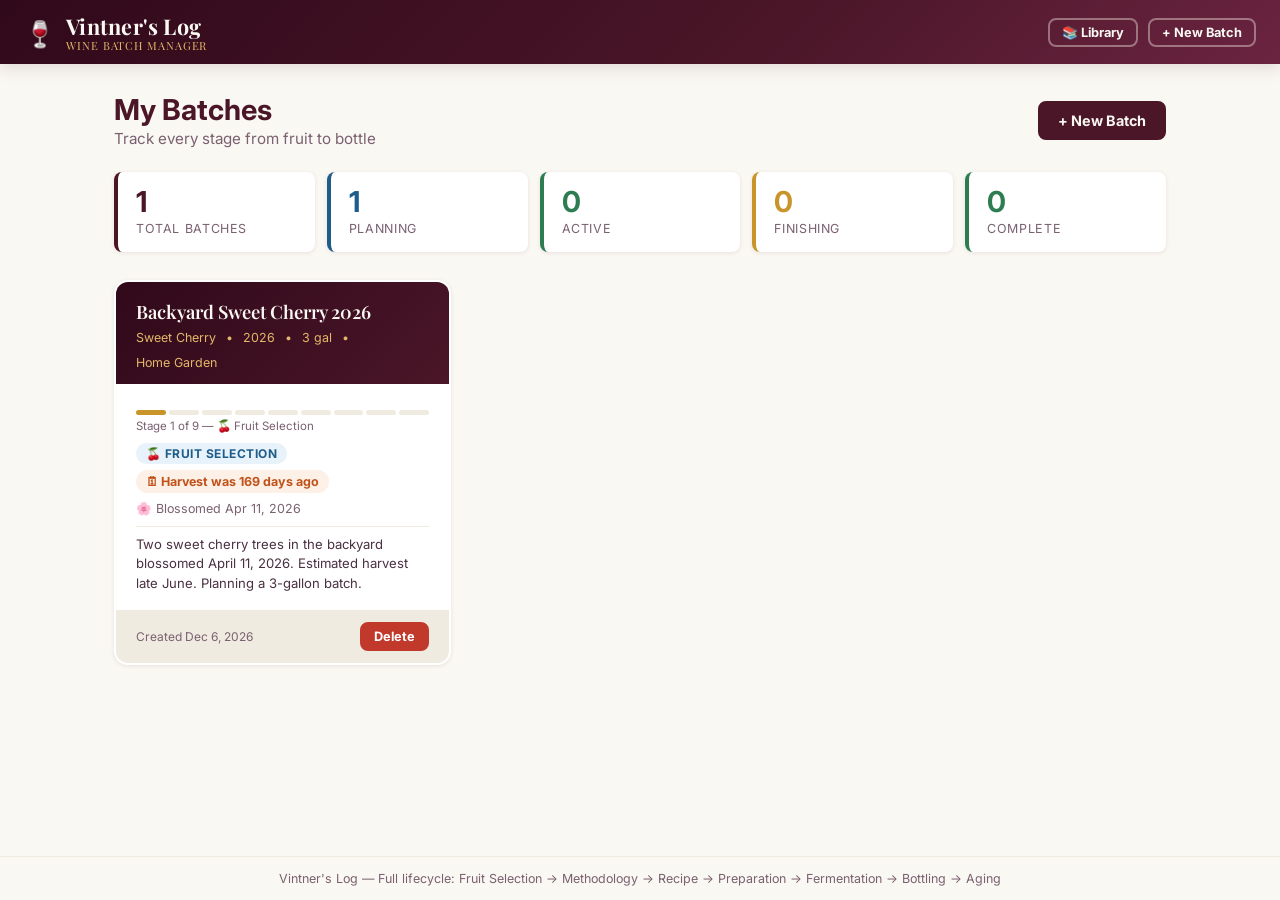
==== commit ca97912b: "UX: clickable done pipeline steps + Completed stat card - Pipeline steps in 'done' state now show po" ====
--- a/wine.html
+++ b/wine.html
@@ -486,6 +486,9 @@
       position: relative;
       cursor: default;
     }
+    .pipeline-step.done { cursor: pointer; }
+    .pipeline-step.done:hover .step-circle { background: var(--gold); border-color: var(--gold); color: var(--ink); }
+    .pipeline-step.done:hover .step-label  { color: var(--gold); }
     .pipeline-step::before {
       content: '';
       position: absolute;
@@ -814,10 +817,6 @@
         <p class="wz-subtitle">Tell us about this batch</p>
         <div class="form-group">
           <label>Fruit Source</label>
-          <div style="margin-bottom:8px">
-            <button class="src-btn active" id="src-garden" onclick="setWzSource('garden')">🌿 From my garden</button>
-            <button class="src-btn" id="src-purchase" onclick="setWzSource('purchase')">🛒 Purchased</button>
-          </div>
           <input type="text" id="wz-source-detail" placeholder="e.g. backyard trees, farmers market, local farm…" />
         </div>
         <div class="form-row">
@@ -910,17 +909,16 @@
 }
 
 // ─── Intake Wizard State ──────────────────────────────────────────────
-var wzState = { step: 1, fruitId: null, customFruit: '', fermId: null, yeastId: null, source: 'garden' };
+var wzState = { step: 1, fruitId: null, customFruit: '', fermId: null, yeastId: null };
 
 function openNewBatchModal() {
-  wzState = { step: 1, fruitId: null, customFruit: '', fermId: null, yeastId: null, source: 'garden' };
+  wzState = { step: 1, fruitId: null, customFruit: '', fermId: null, yeastId: null };
   document.getElementById('wz-year').value = new Date().getFullYear();
   document.getElementById('wz-start-date').value = '';
   document.getElementById('wz-gallons').value = '';
   document.getElementById('wz-abv').value = '';
   document.getElementById('wz-custom-fruit').value = '';
   document.getElementById('wz-source-detail').value = '';
-  setWzSource('garden');
   renderWzFruitGrid();
   wizardGoto(1);
   openModal('modal-new-batch');
@@ -973,8 +971,8 @@
 // Fruit grid
 function renderWzFruitGrid() {
   const grid = document.getElementById('wz-fruit-grid');
-  const icons = { sweet_cherry:'🍒', sour_cherry:'🍒', concord_grape:'🍇', blueberry:'🫐',
-    blackberry:'🫐', raspberry:'🫐', peach:'🍑', apple:'🍏', elderberry:'🌿', plum:'🫐' };
+  const icons = { sweet_cherry:'🍒', sour_cherry:'🍒', concord_grape:'🍇', blueberry:'🔵',
+    blackberry:'⚫', raspberry:'🍓', peach:'🍑', apple:'🍏', elderberry:'🌿', plum:'🟣' };
   grid.innerHTML = allFruits().map(f => `
     <div class="lib-card${wzState.fruitId===f.id?' selected':''}" onclick="selectWzFruit('${f.id}')">
       <div class="lc-icon">${icons[f.id]||'🍷'}</div>
@@ -1047,10 +1045,7 @@
   const templateId = fruit ? fruit.recipe_id : null;
   const ingredients = templateId ? scaleRecipe(templateId, gallons) : [];
   const timeline = ferm && startDate ? projectTimeline(wzState.fermId, startDate) : null;
-  const srcDetail = document.getElementById('wz-source-detail').value.trim();
-  const srcLabel = wzState.source === 'garden'
-    ? ('From garden' + (srcDetail ? ': ' + srcDetail : ''))
-    : ('Purchased' + (srcDetail ? ': ' + srcDetail : ''));
+  const srcLabel = document.getElementById('wz-source-detail').value.trim() || '—';
 
   const stageLabels = {
     preparation:'Preparation', primary_fermentation:'Primary Fermentation',
@@ -1100,10 +1095,7 @@
   const abv = parseFloat(document.getElementById('wz-abv').value) || null;
   const startDate = document.getElementById('wz-start-date').value || null;
   const year = parseInt(document.getElementById('wz-year').value) || new Date().getFullYear();
-  const srcDetail = document.getElementById('wz-source-detail').value.trim();
-  const source = wzState.source === 'garden'
-    ? 'Home Garden' + (srcDetail ? ' — ' + srcDetail : '')
-    : srcDetail || 'Purchased';
+  const source = document.getElementById('wz-source-detail').value.trim();
   const batchType = buildBatchType(wzState.fruitId, wzState.fermId);
   const name = batchType + ' ' + year;
 
@@ -1174,8 +1166,8 @@
 }
 
 function renderLibFruits() {
-  const icons = { sweet_cherry:'🍒', sour_cherry:'🍒', concord_grape:'🍇', blueberry:'🫐',
-    blackberry:'🫐', raspberry:'🫐', peach:'🍑', apple:'🍏', elderberry:'🌿', plum:'🫐' };
+  const icons = { sweet_cherry:'🍒', sour_cherry:'🍒', concord_grape:'🍇', blueberry:'🔵',
+    blackberry:'⚫', raspberry:'🍓', peach:'🍑', apple:'🍏', elderberry:'🌿', plum:'🟣' };
   const items = allFruits().map(f => `
     <div class="lib-detail-card${f._custom?' custom-entry':''}">
       ${f._custom ? `<button class="ldc-delete" onclick="deleteCustomEntry('fruit','${escHtml(f.id)}')" title="Remove">✕</button>` : ''}
@@ -1374,7 +1366,8 @@
     total:      batches.length,
     planning:   batches.filter(b => ['fruit_selection','methodology','recipe'].includes(b.current_stage)).length,
     active:     batches.filter(b => ['preparation','primary_fermentation','secondary_fermentation','clarification'].includes(b.current_stage)).length,
-    finishing:  batches.filter(b => ['bottling','aging'].includes(b.current_stage)).length,
+    finishing:  batches.filter(b => ['bottling','aging'].includes(b.current_stage) && b.completed_stages?.length < STAGES.length).length,
+    complete:   batches.filter(b => b.completed_stages?.length === STAGES.length).length,
   };
 
   document.getElementById('stats-bar').innerHTML = `
@@ -1393,6 +1386,10 @@
     <div class="stat-card gold">
       <div class="val">${stats.finishing}</div>
       <div class="lbl">Finishing</div>
+    </div>
+    <div class="stat-card" style="border-left-color:var(--green)">
+      <div class="val" style="color:var(--green)">${stats.complete}</div>
+      <div class="lbl">Complete</div>
     </div>
   `;
 
@@ -1536,8 +1533,10 @@
   const html = STAGES.map((s, i) => {
     let cls = i < currentIdx ? 'done' : i === currentIdx ? 'current' : 'pending';
     const icon = cls === 'done' ? '✓' : s.icon;
+    const click = cls === 'done' ? `onclick="revisitStage('${s.id}')"` : '';
+    const tip = cls === 'done' ? `title="Edit ${s.label}"` : `title="${s.label}"`;
     return `
-      <div class="pipeline-step ${cls}" title="${s.label}">
+      <div class="pipeline-step ${cls}" ${click} ${tip}>
         <div class="step-circle">${icon}</div>
         <div class="step-label">${s.label}</div>
       </div>`;
@@ -1582,13 +1581,10 @@
   const d = batch.stages.fruit_selection || {};
   const isCompleted = batch.completed_stages.includes('fruit_selection');
   const vals = {
-    variety:       d.variety       || batch.fruit || '',
-    source:        d.source        || batch.source || 'Home Garden',
-    est_quantity:  d.est_quantity  || '',
-    act_quantity:  d.act_quantity  || '',
-    blossom_date:  d.blossom_date  || batch.blossom_date || '',
-    est_harvest:   d.est_harvest   || batch.harvest_date || '',
-    act_harvest:   d.act_harvest   || '',
+    variety:       d.variety      || batch.fruit || '',
+    quantity:      d.quantity     || d.act_quantity || d.est_quantity || '',
+    blossom_date:  d.blossom_date || batch.blossom_date || '',
+    act_harvest:   d.act_harvest  || '',
     brix:          d.brix          || '',
     ph:            d.ph            || '',
     quality:       d.quality       || '',
@@ -1615,22 +1611,8 @@
             <input type="text" id="fs-variety" value="${escHtml(vals.variety)}" placeholder="e.g. Bing, Rainier, Sweet Cherry" />
           </div>
           <div class="form-group">
-            <label>Source</label>
-            <select id="fs-source">
-              ${['Home Garden','Local Farm','Farmers Market','Wild Foraged','Commercial','Other']
-                .map(o => `<option${o === vals.source ? ' selected' : ''}>${o}</option>`).join('')}
-            </select>
-          </div>
-        </div>
-        <div class="form-row">
-          <div class="form-group">
-            <label>Estimated Quantity (lbs)</label>
-            <input type="number" id="fs-est-qty" value="${vals.est_quantity}" placeholder="e.g. 20" step="0.5" min="0" />
-            <p class="form-hint">How much fruit do you expect from harvest?</p>
-          </div>
-          <div class="form-group">
-            <label>Actual Quantity (lbs)</label>
-            <input type="number" id="fs-act-qty" value="${vals.act_quantity}" placeholder="Fill after harvest" step="0.5" min="0" />
+            <label>Fruit Quantity (lbs)</label>
+            <input type="number" id="fs-quantity" value="${vals.quantity || vals.act_quantity || vals.est_quantity}" placeholder="e.g. 20" step="0.5" min="0" />
           </div>
         </div>
 
@@ -1640,18 +1622,11 @@
             <label>Blossom Date</label>
             <input type="date" id="fs-blossom" value="${vals.blossom_date}" />
           </div>
-          <div class="form-group">
-            <label>Estimated Harvest</label>
-            <input type="date" id="fs-est-harvest" value="${vals.est_harvest}" />
-          </div>
-        </div>
-        <div class="form-row">
           <div class="form-group">
             <label>Actual Harvest Date</label>
             <input type="date" id="fs-act-harvest" value="${vals.act_harvest}" />
             <p class="form-hint">Fill in when you pick.</p>
           </div>
-          <div class="form-group"></div>
         </div>
 
         <div class="section-title">At Harvest — Quality Readings</div>
@@ -1695,11 +1670,8 @@
   if (!batch.stages) batch.stages = {};
   batch.stages.fruit_selection = {
     variety:      document.getElementById('fs-variety').value.trim(),
-    source:       document.getElementById('fs-source').value,
-    est_quantity: document.getElementById('fs-est-qty').value,
-    act_quantity: document.getElementById('fs-act-qty').value,
+    quantity:     document.getElementById('fs-quantity').value,
     blossom_date: document.getElementById('fs-blossom').value,
-    est_harvest:  document.getElementById('fs-est-harvest').value,
     act_harvest:  document.getElementById('fs-act-harvest').value,
     brix:         document.getElementById('fs-brix').value,
     ph:           document.getElementById('fs-ph').value,
@@ -1709,10 +1681,9 @@
   };
   // Sync top-level fields
   const fs = batch.stages.fruit_selection;
-  if (fs.variety)      batch.fruit         = fs.variety;
-  if (fs.blossom_date) batch.blossom_date  = fs.blossom_date;
-  if (fs.est_harvest)  batch.harvest_date  = fs.est_harvest;
-  if (fs.act_harvest)  batch.harvest_date  = fs.act_harvest;
+  if (fs.variety)      batch.fruit        = fs.variety;
+  if (fs.blossom_date) batch.blossom_date = fs.blossom_date;
+  if (fs.act_harvest)  batch.harvest_date = fs.act_harvest;
 
   if (advance) {
     if (!batch.completed_stages.includes('fruit_selection'))
@@ -3102,10 +3073,9 @@
 function renderCompletedStageSummary(stageObj, data, batch) {
   const pairs = [];
   if (stageObj.id === 'fruit_selection') {
-    if (data.variety)      pairs.push(['Variety', data.variety]);
-    if (data.est_quantity) pairs.push(['Est. Qty', data.est_quantity + ' lbs']);
-    if (data.act_quantity) pairs.push(['Actual Qty', data.act_quantity + ' lbs']);
-    if (data.act_harvest)  pairs.push(['Harvested', formatDate(data.act_harvest)]);
+    if (data.variety)   pairs.push(['Variety',  data.variety]);
+    if (data.quantity)  pairs.push(['Quantity', data.quantity + ' lbs']);
+    if (data.act_harvest) pairs.push(['Harvested', formatDate(data.act_harvest)]);
     if (data.brix)         pairs.push(['Brix', data.brix]);
     if (data.ph)           pairs.push(['pH', data.ph]);
   }
@@ -3181,10 +3151,8 @@
   const data = loadData();
   const batch = data.batches.find(b => b.id === currentBatchId);
   if (!batch) return;
-  // Allow editing completed stages without regression
-  batch.current_stage = stageId;
-  saveData(data);
-  renderDetail(batch);
+  // Render with a temp object so current_stage in storage is preserved
+  renderDetail({...batch, current_stage: stageId});
   showToast(`Editing: ${getStageInfo(stageId).label}`);
 }
 
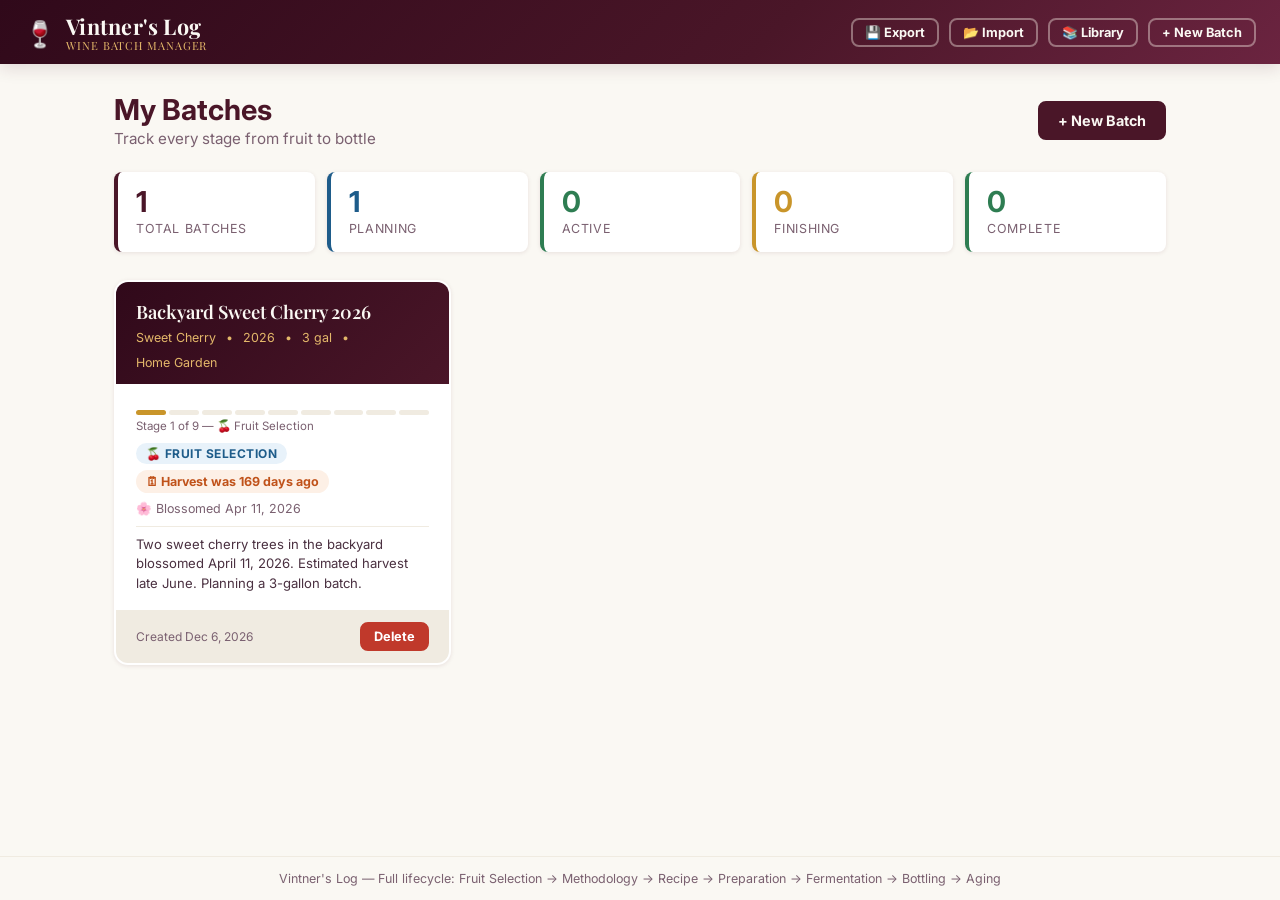
==== commit 181f3ab0: "Feature: Export / Import for data backup & restore - Export button in the header downloads all local" ====
--- a/wine.html
+++ b/wine.html
@@ -726,6 +726,10 @@
     </div>
   </div>
   <div class="header-actions">
+    <button class="btn btn-ghost btn-sm" onclick="exportData()" title="Download all data as JSON">💾 Export</button>
+    <label class="btn btn-ghost btn-sm" title="Restore from a previous export" style="cursor:pointer">
+      📂 Import<input type="file" accept=".json" onchange="importData(this)" style="display:none" />
+    </label>
     <button class="btn btn-ghost btn-sm" onclick="openLibrary()">📚 Library</button>
     <button class="btn btn-ghost btn-sm" onclick="openNewBatchModal()">+ New Batch</button>
   </div>
@@ -3156,6 +3160,40 @@
   showToast(`Editing: ${getStageInfo(stageId).label}`);
 }
 
+// ─── Export / Import ─────────────────────────────────────────────────
+function exportData() {
+  const json = JSON.stringify(loadData(), null, 2);
+  const blob = new Blob([json], { type: 'application/json' });
+  const url  = URL.createObjectURL(blob);
+  const a    = document.createElement('a');
+  a.href     = url;
+  a.download = 'vintners-log-' + new Date().toISOString().slice(0, 10) + '.json';
+  a.click();
+  URL.revokeObjectURL(url);
+  showToast('Data exported.', 'success');
+}
+
+function importData(input) {
+  const file = input.files[0];
+  if (!file) return;
+  const reader = new FileReader();
+  reader.onload = (e) => {
+    try {
+      const data = JSON.parse(e.target.result);
+      if (!Array.isArray(data.batches)) throw new Error('missing batches array');
+      const count = data.batches.length;
+      if (!confirm(`Import ${count} batch${count !== 1 ? 'es' : ''}? This replaces all current data.`)) return;
+      saveData(data);
+      renderDashboard();
+      showToast(`Imported ${count} batch${count !== 1 ? 'es' : ''}.`, 'success');
+    } catch {
+      showToast('Invalid file — use a Vintner\'s Log export.', 'error');
+    }
+    input.value = '';
+  };
+  reader.readAsText(file);
+}
+
 // ─── Init ────────────────────────────────────────────────────────────
 function init() {
   seedCherryBatch();
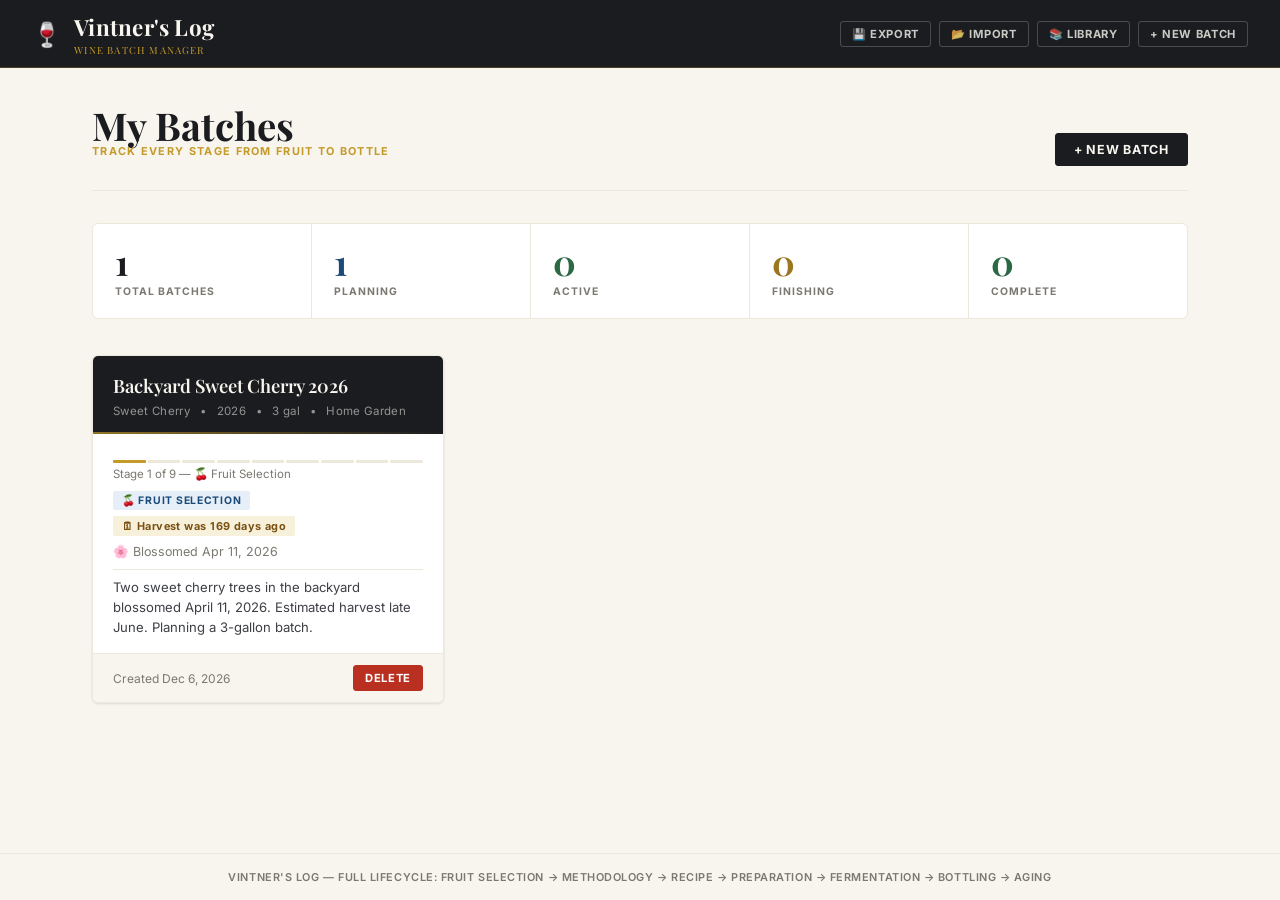
==== commit b53a688f: "Redesign: WSWC editorial UI — charcoal, gold, clean typography Replaces the merlot-gradient design s" ====
--- a/wine.html
+++ b/wine.html
@@ -8,40 +8,48 @@
   <link rel="preconnect" href="https://fonts.gstatic.com" crossorigin />
   <link href="https://fonts.googleapis.com/css2?family=Playfair+Display:wght@400;600;700&family=Inter:wght@400;500;600&display=swap" rel="stylesheet" />
   <style>
-    /* ── Design Tokens — WSWC-inspired palette ─────────────────── */
+    /* ── Design Tokens — WSWC editorial palette ─────────────────── */
     :root {
-      /* Primary — deep merlot */
-      --burgundy:   #4A1628;
-      --burgundy-d: #30091A;
-      --burgundy-l: #6B2440;
+      /* Primary — editorial charcoal (WSWC dark header/chrome) */
+      --charcoal:    #1A1C20;
+      --charcoal-l:  #2C3038;
+      --charcoal-xl: #3D4149;
+      /* Wine — deep merlot, used as a warm accent */
+      --wine:        #5C1A28;
+      --wine-l:      #8B2A3F;
+      /* Backward-compat aliases referenced in JS-generated HTML */
+      --burgundy:    var(--charcoal);
+      --burgundy-d:  var(--charcoal);
+      --burgundy-l:  var(--charcoal-l);
       /* Accent — warm amber gold */
-      --gold:       #C9952A;
-      --gold-l:     #E4B86A;
+      --gold:        #C49A28;
+      --gold-l:      #E0B84A;
+      --gold-pale:   #F7F1DC;
       /* Backgrounds */
-      --cream:      #FAF8F3;
-      --cream-d:    #F0EBE1;
+      --cream:       #F8F5EE;
+      --cream-d:     #EDE8DC;
       /* Text */
-      --ink:        #1A0E14;
-      --ink-l:      #4A3040;
-      --muted:      #7A6070;
-      /* Status colors */
-      --green:      #2E7D52;
-      --green-l:    #E8F5EE;
-      --blue:       #1E5C8A;
-      --blue-l:     #E8F2FA;
-      --orange:     #C0521A;
-      --orange-l:   #FDF0E6;
-      --white:      #FFFFFF;
-      /* Shadows */
-      --shadow-sm:  0 1px 4px rgba(74,22,40,.10);
-      --shadow-md:  0 4px 16px rgba(74,22,40,.14);
-      --shadow-lg:  0 8px 32px rgba(74,22,40,.18);
-      /* Shape */
-      --radius:     8px;
-      --radius-lg:  14px;
+      --ink:         #1A1C20;
+      --ink-l:       #3D3F45;
+      --muted:       #7A7870;
+      /* Status */
+      --green:       #2B6844;
+      --green-l:     #E6F2EC;
+      --blue:        #1A4A7A;
+      --blue-l:      #E6EEF8;
+      --orange:      #B5481A;
+      --orange-l:    #FDF0E6;
+      --white:       #FFFFFF;
+      /* Shadows — neutral, not wine-tinted */
+      --shadow-sm:   0 1px 3px rgba(26,28,32,.07), 0 1px 2px rgba(26,28,32,.04);
+      --shadow-md:   0 4px 20px rgba(26,28,32,.10), 0 2px 6px rgba(26,28,32,.05);
+      --shadow-lg:   0 12px 40px rgba(26,28,32,.14), 0 4px 12px rgba(26,28,32,.07);
+      /* Shape — tighter corners for editorial feel */
+      --radius:      3px;
+      --radius-lg:   6px;
       /* Typography */
-      --font-head:  'Playfair Display', Georgia, serif;
-      --font-body:  'Inter', 'Helvetica Neue', Arial, sans-serif;
+      --font-head:   'Playfair Display', Georgia, serif;
+      --font-body:   'Inter', 'Helvetica Neue', Arial, sans-serif;
     }
 
     /* ── Reset & Base ──────────────────────────────────────────── */
@@ -55,19 +63,19 @@
       display: flex;
       flex-direction: column;
     }
-    a { color: var(--burgundy); text-decoration: none; }
+    a { color: var(--wine); text-decoration: none; }
     button { font-family: inherit; cursor: pointer; border: none; }
 
     /* ── Header ────────────────────────────────────────────────── */
     .app-header {
-      background: linear-gradient(135deg, var(--burgundy-d) 0%, var(--burgundy) 60%, var(--burgundy-l) 100%);
+      background: var(--charcoal);
       color: var(--cream);
-      padding: 0 24px;
+      padding: 0 32px;
       display: flex;
       align-items: center;
       justify-content: space-between;
-      height: 64px;
-      box-shadow: var(--shadow-md);
+      height: 68px;
+      border-bottom: 1px solid rgba(196,154,40,.28);
       position: sticky;
       top: 0;
       z-index: 100;
@@ -75,25 +83,26 @@
     .app-header .logo {
       display: flex;
       align-items: center;
-      gap: 10px;
+      gap: 12px;
       font-family: var(--font-head);
-      font-size: 1.35rem;
+      font-size: 1.4rem;
       font-weight: 700;
       letter-spacing: .01em;
     }
-    .app-header .logo .icon { font-size: 1.6rem; }
+    .app-header .logo .icon { font-size: 1.5rem; line-height: 1; }
     .app-header .logo .sub {
-      font-size: .7rem;
-      font-weight: normal;
-      color: var(--gold-l);
-      letter-spacing: .08em;
+      font-size: .62rem;
+      font-weight: 400;
+      color: var(--gold);
+      letter-spacing: .12em;
       text-transform: uppercase;
       display: block;
       line-height: 1;
+      margin-top: 3px;
     }
     .header-actions {
       display: flex;
-      gap: 10px;
+      gap: 8px;
       align-items: center;
     }
 
@@ -102,50 +111,53 @@
       display: inline-flex;
       align-items: center;
       gap: 6px;
-      padding: 9px 18px;
+      padding: 8px 18px;
       border-radius: var(--radius);
-      font-size: .9rem;
-      font-family: inherit;
-      font-weight: bold;
+      font-size: .78rem;
+      font-family: var(--font-body);
+      font-weight: 700;
+      letter-spacing: .06em;
+      text-transform: uppercase;
       transition: all .15s;
       cursor: pointer;
-      border: 2px solid transparent;
+      border: 1.5px solid transparent;
     }
     .btn-primary {
-      background: var(--burgundy);
+      background: var(--charcoal);
       color: var(--cream);
-      border-color: var(--burgundy);
-    }
-    .btn-primary:hover { background: var(--burgundy-d); border-color: var(--burgundy-d); }
+      border-color: var(--charcoal);
+    }
+    .btn-primary:hover { background: var(--charcoal-l); border-color: var(--charcoal-l); }
     .btn-gold {
       background: var(--gold);
-      color: var(--ink);
+      color: var(--charcoal);
       border-color: var(--gold);
     }
     .btn-gold:hover { background: var(--gold-l); border-color: var(--gold-l); }
     .btn-outline {
       background: transparent;
-      color: var(--burgundy);
-      border-color: var(--burgundy);
-    }
-    .btn-outline:hover { background: var(--burgundy); color: var(--cream); }
+      color: var(--charcoal);
+      border-color: var(--charcoal);
+    }
+    .btn-outline:hover { background: var(--charcoal); color: var(--cream); }
     .btn-ghost {
       background: transparent;
-      color: var(--cream);
-      border-color: rgba(249,243,232,.4);
-    }
-    .btn-ghost:hover { background: rgba(255,255,255,.1); }
+      color: rgba(248,245,238,.8);
+      border-color: rgba(248,245,238,.22);
+      font-size: .7rem;
+    }
+    .btn-ghost:hover { background: rgba(255,255,255,.08); border-color: rgba(248,245,238,.5); color: var(--cream); }
     .btn-danger {
-      background: #c0392b;
+      background: #b93020;
       color: #fff;
-      border-color: #c0392b;
-    }
-    .btn-danger:hover { background: #962d22; }
-    .btn-sm { padding: 5px 12px; font-size: .8rem; }
+      border-color: #b93020;
+    }
+    .btn-danger:hover { background: #962818; }
+    .btn-sm { padding: 5px 11px; font-size: .7rem; }
     .btn:disabled { opacity: .4; cursor: not-allowed; }
 
     /* ── Layout ────────────────────────────────────────────────── */
-    .app-body { flex: 1; padding: 28px 24px; max-width: 1100px; margin: 0 auto; width: 100%; }
+    .app-body { flex: 1; padding: 36px 32px; max-width: 1160px; margin: 0 auto; width: 100%; }
 
     /* ── Views ─────────────────────────────────────────────────── */
     .view { display: none; }
@@ -154,56 +166,65 @@
     /* ── Dashboard ─────────────────────────────────────────────── */
     .dashboard-header {
       display: flex;
-      align-items: center;
+      align-items: flex-end;
       justify-content: space-between;
-      margin-bottom: 24px;
+      margin-bottom: 32px;
       flex-wrap: wrap;
-      gap: 12px;
+      gap: 16px;
+      padding-bottom: 24px;
+      border-bottom: 1px solid var(--cream-d);
     }
     .dashboard-header h1 {
-      font-size: 1.8rem;
-      color: var(--burgundy);
+      font-family: var(--font-head);
+      font-size: 2.4rem;
+      font-weight: 700;
+      color: var(--ink);
+      line-height: 1.1;
     }
     .dashboard-header h1 span {
-      font-size: .95rem;
-      color: var(--muted);
-      font-weight: normal;
+      font-family: var(--font-body);
+      font-size: .68rem;
+      font-weight: 700;
+      color: var(--gold);
+      text-transform: uppercase;
+      letter-spacing: .12em;
       display: block;
-      margin-top: 2px;
-    }
-
-    /* Stats bar */
+      margin-bottom: 8px;
+    }
+
+    /* Stats bar — unified strip */
     .stats-bar {
       display: grid;
-      grid-template-columns: repeat(auto-fit, minmax(140px, 1fr));
-      gap: 12px;
-      margin-bottom: 28px;
+      grid-template-columns: repeat(auto-fit, minmax(120px, 1fr));
+      margin-bottom: 36px;
+      background: var(--cream-d);
+      border: 1px solid var(--cream-d);
+      border-radius: var(--radius-lg);
+      overflow: hidden;
+      gap: 1px;
     }
     .stat-card {
       background: var(--white);
-      border-radius: var(--radius);
-      padding: 16px 18px;
-      box-shadow: var(--shadow-sm);
-      border-left: 4px solid var(--burgundy);
+      padding: 20px 22px;
+      border-left: none;
     }
     .stat-card .val {
-      font-size: 1.8rem;
-      font-weight: bold;
-      color: var(--burgundy);
+      font-family: var(--font-head);
+      font-size: 2.2rem;
+      font-weight: 700;
+      color: var(--ink);
       line-height: 1;
     }
     .stat-card .lbl {
-      font-size: .78rem;
+      font-size: .65rem;
+      font-weight: 700;
       color: var(--muted);
       text-transform: uppercase;
-      letter-spacing: .05em;
-      margin-top: 4px;
-    }
-    .stat-card.green { border-left-color: var(--green); }
+      letter-spacing: .1em;
+      margin-top: 6px;
+    }
     .stat-card.green .val { color: var(--green); }
-    .stat-card.gold { border-left-color: var(--gold); }
-    .stat-card.gold .val { color: var(--gold); }
-    .stat-card.orange { border-left-color: var(--orange); }
+    .stat-card.gold  .val { color: var(--gold-d, #9A7620); }
     .stat-card.orange .val { color: var(--orange); }
 
     /* Batch grid */
@@ -215,10 +236,10 @@
     .empty-state {
       grid-column: 1/-1;
       text-align: center;
-      padding: 60px 20px;
+      padding: 80px 20px;
       color: var(--muted);
     }
-    .empty-state .icon { font-size: 3rem; margin-bottom: 12px; }
+    .empty-state .icon { font-size: 3rem; margin-bottom: 14px; }
     .empty-state p { font-size: 1rem; }
 
     /* Batch card */
@@ -228,20 +249,29 @@
       box-shadow: var(--shadow-sm);
       overflow: hidden;
       cursor: pointer;
-      transition: box-shadow .2s, transform .15s;
-      border: 2px solid transparent;
+      transition: box-shadow .22s, transform .18s, border-color .18s;
+      border: 1px solid var(--cream-d);
       display: flex;
       flex-direction: column;
     }
     .batch-card:hover {
       box-shadow: var(--shadow-md);
-      transform: translateY(-2px);
-      border-color: var(--burgundy);
+      transform: translateY(-3px);
+      border-color: rgba(196,154,40,.55);
     }
     .card-header {
-      background: linear-gradient(135deg, var(--burgundy-d), var(--burgundy));
-      padding: 18px 20px 14px;
+      background: var(--charcoal);
+      padding: 18px 20px 16px;
       color: var(--cream);
+      position: relative;
+    }
+    .card-header::after {
+      content: '';
+      position: absolute;
+      bottom: 0; left: 0; right: 0;
+      height: 2px;
+      background: linear-gradient(90deg, var(--gold) 0%, transparent 100%);
+      opacity: .7;
     }
     .card-header .batch-name {
       font-family: var(--font-head);
@@ -254,13 +284,15 @@
       display: flex;
       gap: 10px;
       flex-wrap: wrap;
-      font-size: .78rem;
-      color: var(--gold-l);
+      font-size: .72rem;
+      color: rgba(248,245,238,.55);
+      letter-spacing: .03em;
     }
     .card-body { padding: 16px 20px; flex: 1; }
     .card-footer {
-      padding: 12px 20px;
-      background: var(--cream-d);
+      padding: 11px 20px;
+      background: var(--cream);
+      border-top: 1px solid var(--cream-d);
       display: flex;
       align-items: center;
       justify-content: space-between;
@@ -270,30 +302,30 @@
     .stage-pill {
       display: inline-flex;
       align-items: center;
-      gap: 5px;
-      padding: 3px 10px;
-      border-radius: 20px;
-      font-size: .75rem;
-      font-weight: bold;
+      gap: 4px;
+      padding: 3px 9px;
+      border-radius: 2px;
+      font-size: .65rem;
+      font-weight: 700;
       text-transform: uppercase;
-      letter-spacing: .04em;
+      letter-spacing: .07em;
     }
     .stage-planning    { background: var(--blue-l);   color: var(--blue); }
     .stage-preparation { background: var(--orange-l); color: var(--orange); }
     .stage-fermentation{ background: var(--green-l);  color: var(--green); }
-    .stage-aging       { background: #F0EAF8;         color: #5A2A8C; }
+    .stage-aging       { background: var(--gold-pale); color: #7A5010; }
     .stage-complete    { background: var(--cream-d);  color: var(--muted); }
 
     /* Mini stage progress */
     .mini-pipeline {
       display: flex;
-      gap: 3px;
+      gap: 2px;
       margin: 10px 0 4px;
     }
     .mini-stage {
-      height: 5px;
+      height: 3px;
       flex: 1;
-      border-radius: 3px;
+      border-radius: 1px;
       background: var(--cream-d);
       transition: background .3s;
     }
@@ -305,13 +337,14 @@
     .countdown-chip {
       display: inline-flex;
       align-items: center;
-      gap: 5px;
-      background: var(--orange-l);
-      color: var(--orange);
-      border-radius: 20px;
-      padding: 4px 10px;
-      font-size: .78rem;
-      font-weight: bold;
+      gap: 4px;
+      background: var(--gold-pale);
+      color: #7A5010;
+      border-radius: 2px;
+      padding: 3px 9px;
+      font-size: .68rem;
+      font-weight: 700;
+      letter-spacing: .04em;
     }
 
     /* ── Modal ─────────────────────────────────────────────────── */
@@ -319,11 +352,12 @@
       display: none;
       position: fixed;
       inset: 0;
-      background: rgba(44,24,16,.55);
+      background: rgba(26,28,32,.62);
       z-index: 200;
       align-items: center;
       justify-content: center;
       padding: 20px;
+      backdrop-filter: blur(2px);
     }
     .modal-overlay.open { display: flex; }
     .modal {
@@ -338,30 +372,38 @@
       flex-direction: column;
     }
     .modal-header {
-      background: linear-gradient(135deg, var(--burgundy-d), var(--burgundy));
+      background: var(--charcoal);
       color: var(--cream);
-      padding: 20px 24px 16px;
+      padding: 20px 24px;
       border-radius: var(--radius-lg) var(--radius-lg) 0 0;
       display: flex;
       align-items: center;
       justify-content: space-between;
-    }
-    .modal-header h2 { font-family: var(--font-head); font-size: 1.25rem; font-weight: 600; }
+      border-bottom: 2px solid var(--gold);
+    }
+    .modal-header h2 {
+      font-family: var(--font-head);
+      font-size: 1.25rem;
+      font-weight: 600;
+      letter-spacing: .01em;
+    }
     .modal-close {
       background: transparent;
       color: var(--cream);
       font-size: 1.4rem;
       line-height: 1;
       padding: 0 4px;
-      opacity: .7;
+      opacity: .55;
       cursor: pointer;
       border: none;
+      transition: opacity .15s;
     }
     .modal-close:hover { opacity: 1; }
     .modal-body { padding: 24px; }
     .modal-footer {
       padding: 16px 24px;
-      background: var(--cream-d);
+      background: var(--cream);
+      border-top: 1px solid var(--cream-d);
       display: flex;
       justify-content: flex-end;
       gap: 10px;
@@ -372,35 +414,36 @@
     .form-group { margin-bottom: 18px; }
     .form-group label {
       display: block;
-      font-size: .85rem;
-      font-weight: bold;
-      color: var(--ink-l);
-      margin-bottom: 5px;
+      font-size: .68rem;
+      font-weight: 700;
+      color: var(--muted);
+      margin-bottom: 6px;
       text-transform: uppercase;
-      letter-spacing: .04em;
+      letter-spacing: .09em;
     }
     .form-group input,
     .form-group select,
     .form-group textarea {
       width: 100%;
-      padding: 9px 12px;
-      border: 2px solid var(--cream-d);
+      padding: 10px 12px;
+      border: 1px solid var(--cream-d);
       border-radius: var(--radius);
       font-family: inherit;
       font-size: .95rem;
       color: var(--ink);
       background: var(--white);
-      transition: border-color .15s;
+      transition: border-color .15s, box-shadow .15s;
     }
     .form-group input:focus,
     .form-group select:focus,
     .form-group textarea:focus {
       outline: none;
-      border-color: var(--burgundy);
+      border-color: var(--gold);
+      box-shadow: 0 0 0 3px rgba(196,154,40,.12);
     }
     .form-group textarea { resize: vertical; min-height: 70px; }
     .form-row { display: grid; grid-template-columns: 1fr 1fr; gap: 14px; }
-    .form-hint { font-size: .78rem; color: var(--muted); margin-top: 4px; }
+    .form-hint { font-size: .75rem; color: var(--muted); margin-top: 4px; }
 
     /* ── Toast ─────────────────────────────────────────────────── */
     #toast-container {
@@ -413,19 +456,20 @@
       z-index: 9999;
     }
     .toast {
-      background: var(--ink);
+      background: var(--charcoal);
       color: var(--cream);
       padding: 12px 18px;
       border-radius: var(--radius);
-      font-size: .9rem;
+      font-size: .88rem;
       box-shadow: var(--shadow-md);
       opacity: 0;
       transform: translateY(8px);
       animation: toastIn .2s forwards, toastOut .3s 2.8s forwards;
       max-width: 320px;
-    }
-    .toast.success { background: var(--green); }
-    .toast.error   { background: #c0392b; }
+      border-left: 3px solid var(--gold);
+    }
+    .toast.success { background: var(--green); border-left-color: rgba(255,255,255,.3); }
+    .toast.error   { background: #b93020; border-left-color: rgba(255,255,255,.3); }
     @keyframes toastIn  { to { opacity: 1; transform: translateY(0); } }
     @keyframes toastOut { to { opacity: 0; transform: translateY(8px); } }
 
@@ -436,35 +480,46 @@
       gap: 6px;
       background: transparent;
       border: none;
-      color: var(--burgundy);
-      font-family: inherit;
-      font-size: .9rem;
+      color: var(--muted);
+      font-family: var(--font-body);
+      font-size: .68rem;
+      font-weight: 700;
+      letter-spacing: .08em;
+      text-transform: uppercase;
       cursor: pointer;
       padding: 6px 0;
-      margin-bottom: 16px;
-      font-weight: bold;
-    }
-    .back-btn:hover { color: var(--burgundy-d); text-decoration: underline; }
+      margin-bottom: 20px;
+      transition: color .15s;
+    }
+    .back-btn:hover { color: var(--ink); }
 
     .detail-hero {
-      background: linear-gradient(135deg, var(--burgundy-d) 0%, var(--burgundy) 70%, var(--burgundy-l) 100%);
+      background: var(--charcoal);
       color: var(--cream);
       border-radius: var(--radius-lg);
-      padding: 24px 28px;
-      margin-bottom: 24px;
+      padding: 28px 32px;
+      margin-bottom: 28px;
       display: flex;
       align-items: flex-start;
       justify-content: space-between;
       flex-wrap: wrap;
       gap: 16px;
-    }
-    .detail-hero h2 { font-family: var(--font-head); font-size: 1.7rem; font-weight: 700; margin-bottom: 6px; }
+      border-bottom: 3px solid var(--gold);
+    }
+    .detail-hero h2 {
+      font-family: var(--font-head);
+      font-size: 2.1rem;
+      font-weight: 700;
+      margin-bottom: 10px;
+      line-height: 1.15;
+    }
     .detail-hero .meta {
       display: flex;
       flex-wrap: wrap;
-      gap: 12px;
-      font-size: .82rem;
-      color: var(--gold-l);
+      gap: 16px;
+      font-size: .76rem;
+      color: rgba(248,245,238,.55);
+      letter-spacing: .03em;
     }
     .detail-hero .meta span { display: flex; align-items: center; gap: 4px; }
 
@@ -472,85 +527,89 @@
     .stage-pipeline {
       display: flex;
       align-items: center;
-      margin-bottom: 28px;
+      margin-bottom: 32px;
       overflow-x: auto;
-      padding-bottom: 6px;
+      padding: 20px 0 16px;
       gap: 0;
+      border-bottom: 1px solid var(--cream-d);
     }
     .pipeline-step {
       display: flex;
       flex-direction: column;
       align-items: center;
       flex: 1;
-      min-width: 70px;
+      min-width: 68px;
       position: relative;
       cursor: default;
     }
     .pipeline-step.done { cursor: pointer; }
-    .pipeline-step.done:hover .step-circle { background: var(--gold); border-color: var(--gold); color: var(--ink); }
+    .pipeline-step.done:hover .step-circle { background: var(--gold); border-color: var(--gold); color: var(--charcoal); }
     .pipeline-step.done:hover .step-label  { color: var(--gold); }
     .pipeline-step::before {
       content: '';
       position: absolute;
-      top: 17px;
+      top: 15px;
       left: -50%;
       width: 100%;
-      height: 3px;
+      height: 2px;
       background: var(--cream-d);
       z-index: 0;
     }
     .pipeline-step:first-child::before { display: none; }
-    .pipeline-step.done::before   { background: var(--green); }
+    .pipeline-step.done::before    { background: var(--green); }
     .pipeline-step.current::before { background: var(--gold); }
 
     .step-circle {
-      width: 36px;
-      height: 36px;
+      width: 32px;
+      height: 32px;
       border-radius: 50%;
       display: flex;
       align-items: center;
       justify-content: center;
-      font-size: .95rem;
-      border: 3px solid var(--cream-d);
+      font-size: .88rem;
+      border: 2px solid var(--cream-d);
       background: var(--white);
       position: relative;
       z-index: 1;
       transition: all .2s;
     }
-    .pipeline-step.done    .step-circle { background: var(--green);  border-color: var(--green);  color: #fff; font-size: .8rem; }
-    .pipeline-step.current .step-circle { background: var(--gold);   border-color: var(--gold);   color: var(--ink); box-shadow: 0 0 0 4px rgba(200,150,62,.25); }
+    .pipeline-step.done    .step-circle { background: var(--green);  border-color: var(--green);  color: #fff; font-size: .78rem; }
+    .pipeline-step.current .step-circle { background: var(--gold);   border-color: var(--gold);   color: var(--charcoal); box-shadow: 0 0 0 4px rgba(196,154,40,.2); }
     .pipeline-step.pending .step-circle { background: var(--white);  border-color: var(--cream-d); color: var(--muted); }
 
     .step-label {
-      font-size: .65rem;
+      font-size: .6rem;
       text-align: center;
-      margin-top: 5px;
+      margin-top: 6px;
       color: var(--muted);
       line-height: 1.2;
-      max-width: 64px;
-    }
-    .pipeline-step.done    .step-label { color: var(--green); font-weight: bold; }
-    .pipeline-step.current .step-label { color: var(--gold);  font-weight: bold; }
+      max-width: 60px;
+      letter-spacing: .02em;
+    }
+    .pipeline-step.done    .step-label { color: var(--green); font-weight: 700; }
+    .pipeline-step.current .step-label { color: var(--gold);  font-weight: 700; }
 
     /* Stage Content Card */
     .stage-card {
       background: var(--white);
       border-radius: var(--radius-lg);
       box-shadow: var(--shadow-sm);
-      margin-bottom: 24px;
+      margin-bottom: 20px;
       overflow: hidden;
+      border: 1px solid var(--cream-d);
     }
     .stage-card-header {
-      background: linear-gradient(90deg, var(--cream-d), var(--cream));
-      padding: 16px 24px;
+      background: var(--cream);
+      padding: 14px 24px;
       display: flex;
       align-items: center;
       justify-content: space-between;
       border-bottom: 1px solid var(--cream-d);
     }
     .stage-card-header h3 {
-      font-size: 1.1rem;
-      color: var(--burgundy);
+      font-family: var(--font-head);
+      font-size: 1.15rem;
+      color: var(--ink);
       display: flex;
       align-items: center;
       gap: 8px;
@@ -563,46 +622,49 @@
       flex-wrap: wrap;
       gap: 10px;
       padding: 16px 24px;
-      background: var(--cream-d);
-      border-top: 1px solid #DDD4C0;
-    }
-    .stage-actions .hint { font-size: .82rem; color: var(--muted); }
+      background: var(--cream);
+      border-top: 1px solid var(--cream-d);
+    }
+    .stage-actions .hint { font-size: .78rem; color: var(--muted); }
 
     /* Section divider inside stage */
     .section-title {
-      font-size: .78rem;
+      font-size: .65rem;
+      font-weight: 700;
       text-transform: uppercase;
-      letter-spacing: .08em;
+      letter-spacing: .11em;
       color: var(--muted);
       border-bottom: 1px solid var(--cream-d);
-      padding-bottom: 6px;
-      margin: 20px 0 14px;
+      padding-bottom: 8px;
+      margin: 24px 0 14px;
     }
     .section-title:first-child { margin-top: 0; }
 
     /* Info box */
     .info-box {
       background: var(--blue-l);
-      border-left: 4px solid var(--blue);
-      border-radius: 0 var(--radius) var(--radius) 0;
+      border-left: 3px solid var(--blue);
       padding: 12px 16px;
       font-size: .85rem;
       color: var(--blue);
-      margin-bottom: 18px;
-      line-height: 1.5;
-    }
-    .info-box.cherry { background: #FEF0F0; border-left-color: var(--burgundy); color: var(--burgundy); }
+      margin-bottom: 20px;
+      line-height: 1.55;
+    }
+    .info-box.cherry {
+      background: #FBF3F4;
+      border-left-color: var(--wine);
+      color: var(--wine-l);
+    }
 
     /* Completed stage banner */
     .completed-banner {
       background: var(--green-l);
-      border: 1px solid var(--green);
-      border-radius: var(--radius);
-      padding: 12px 16px;
+      border: 1px solid rgba(43,104,68,.25);
+      padding: 10px 16px;
       display: flex;
       align-items: center;
       gap: 10px;
-      font-size: .9rem;
+      font-size: .85rem;
       color: var(--green);
       margin-bottom: 16px;
     }
@@ -610,9 +672,12 @@
     /* ── Footer ────────────────────────────────────────────────── */
     .app-footer {
       text-align: center;
-      padding: 14px;
-      font-size: .78rem;
+      padding: 16px;
+      font-size: .68rem;
+      font-weight: 600;
       color: var(--muted);
+      letter-spacing: .05em;
+      text-transform: uppercase;
       border-top: 1px solid var(--cream-d);
     }
 
@@ -624,50 +689,51 @@
       border-bottom: 1px solid var(--cream-d);
     }
     .wz-step {
-      font-family: var(--font-body); font-size: .75rem; font-weight: 600;
-      color: var(--muted); padding: 6px 12px; border-radius: 20px;
-      letter-spacing: .04em; text-transform: uppercase; transition: all .2s;
-    }
-    .wz-step.active { background: var(--burgundy); color: var(--cream); }
+      font-family: var(--font-body); font-size: .65rem; font-weight: 700;
+      color: var(--muted); padding: 5px 11px; border-radius: 2px;
+      letter-spacing: .07em; text-transform: uppercase; transition: all .2s;
+    }
+    .wz-step.active { background: var(--charcoal); color: var(--cream); }
     .wz-step.done   { background: var(--green-l); color: var(--green); }
     .wz-sep { color: var(--cream-d); font-size: .8rem; }
-    .wz-subtitle { font-size: .95rem; color: var(--ink-l); margin-bottom: 18px; }
-    .fruit-grid, .ferm-grid { display: grid; grid-template-columns: repeat(auto-fill, minmax(140px,1fr)); gap: 10px; }
+    .wz-subtitle { font-size: .9rem; color: var(--ink-l); margin-bottom: 18px; }
+    .fruit-grid, .ferm-grid { display: grid; grid-template-columns: repeat(auto-fill, minmax(140px,1fr)); gap: 8px; }
     .lib-card {
-      border: 2px solid var(--cream-d); border-radius: var(--radius); padding: 12px;
+      border: 1px solid var(--cream-d); border-radius: var(--radius); padding: 12px;
       cursor: pointer; transition: all .18s; background: var(--white);
       display: flex; flex-direction: column; gap: 4px;
     }
-    .lib-card:hover { border-color: var(--burgundy-l); background: var(--cream); }
-    .lib-card.selected { border-color: var(--burgundy); background: #F9F0F3; }
+    .lib-card:hover { border-color: var(--gold); background: var(--cream); }
+    .lib-card.selected { border-color: var(--charcoal); background: #F0F0EE; }
     .lib-card .lc-icon { font-size: 1.4rem; }
     .lib-card .lc-name { font-family: var(--font-head); font-size: .95rem; font-weight: 600; }
-    .lib-card .lc-sub  { font-size: .75rem; color: var(--muted); }
+    .lib-card .lc-sub  { font-size: .72rem; color: var(--muted); }
     .yeast-list { display: flex; flex-direction: column; gap: 8px; }
     .yeast-card {
-      border: 2px solid var(--cream-d); border-radius: var(--radius); padding: 12px 16px;
+      border: 1px solid var(--cream-d); border-radius: var(--radius); padding: 12px 16px;
       cursor: pointer; transition: all .18s; background: var(--white);
     }
-    .yeast-card:hover { border-color: var(--burgundy-l); background: var(--cream); }
-    .yeast-card.selected { border-color: var(--burgundy); background: #F9F0F3; }
+    .yeast-card:hover { border-color: var(--gold); background: var(--cream); }
+    .yeast-card.selected { border-color: var(--charcoal); background: #F0F0EE; }
     .yeast-card .yc-name { font-family: var(--font-head); font-size: 1rem; font-weight: 600; }
     .yeast-card .yc-char { font-size: .82rem; color: var(--muted); margin-top: 2px; }
-    .yeast-card .yc-rec  { font-size: .75rem; color: var(--green); font-weight: 600; margin-top: 4px; }
+    .yeast-card .yc-rec  { font-size: .68rem; color: var(--green); font-weight: 700; margin-top: 4px; text-transform: uppercase; letter-spacing: .05em; }
     .src-btn {
-      padding: 8px 16px; border-radius: 20px; border: 2px solid var(--cream-d);
+      padding: 7px 15px; border-radius: 2px; border: 1px solid var(--cream-d);
       background: var(--white); color: var(--ink-l); font-family: var(--font-body);
-      font-size: .85rem; cursor: pointer; transition: all .18s; margin-right: 8px;
-    }
-    .src-btn.active { background: var(--burgundy); border-color: var(--burgundy); color: var(--cream); }
+      font-size: .78rem; cursor: pointer; transition: all .18s; margin-right: 8px;
+      font-weight: 600; letter-spacing: .04em; text-transform: uppercase;
+    }
+    .src-btn.active { background: var(--charcoal); border-color: var(--charcoal); color: var(--cream); }
     /* Review panel */
     .review-section { margin-bottom: 18px; }
-    .review-section h4 { font-family: var(--font-head); font-size: 1rem; color: var(--burgundy); margin-bottom: 8px; }
-    .review-label { font-size: .78rem; text-transform: uppercase; letter-spacing: .06em; color: var(--muted); margin-bottom: 4px; }
+    .review-section h4 { font-family: var(--font-head); font-size: 1rem; color: var(--ink); margin-bottom: 8px; }
+    .review-label { font-size: .65rem; text-transform: uppercase; letter-spacing: .09em; color: var(--muted); margin-bottom: 4px; font-weight: 700; }
     .review-value { font-size: .95rem; color: var(--ink); }
     .ing-table { width: 100%; border-collapse: collapse; font-size: .85rem; }
-    .ing-table th { text-align: left; padding: 4px 8px; color: var(--muted); font-weight: 600; border-bottom: 1px solid var(--cream-d); }
-    .ing-table td { padding: 5px 8px; border-bottom: 1px solid var(--cream-d); }
-    .timeline-row { display: flex; justify-content: space-between; align-items: center; font-size: .83rem; padding: 5px 0; border-bottom: 1px solid var(--cream-d); }
+    .ing-table th { text-align: left; padding: 5px 8px; color: var(--muted); font-weight: 700; font-size: .65rem; text-transform: uppercase; letter-spacing: .08em; border-bottom: 1px solid var(--cream-d); }
+    .ing-table td { padding: 6px 8px; border-bottom: 1px solid var(--cream-d); }
+    .timeline-row { display: flex; justify-content: space-between; align-items: center; font-size: .83rem; padding: 6px 0; border-bottom: 1px solid var(--cream-d); }
     .timeline-row:last-child { border-bottom: none; }
     .timeline-stage { font-weight: 600; color: var(--ink-l); }
     .timeline-dates { color: var(--muted); }
@@ -675,43 +741,46 @@
     /* ── Library Browser ────────────────────────────────────────── */
     .modal-xl { max-width: 780px; width: 96vw; max-height: 90vh; display: flex; flex-direction: column; }
     .modal-xl .modal-body { overflow-y: auto; flex: 1; }
-    .lib-tabs { display: flex; gap: 0; border-bottom: 2px solid var(--cream-d); margin-bottom: 20px; }
+    .lib-tabs { display: flex; gap: 0; border-bottom: 1px solid var(--cream-d); margin-bottom: 20px; }
     .lib-tab {
-      padding: 10px 18px; font-family: var(--font-body); font-size: .85rem; font-weight: 600;
+      padding: 10px 18px; font-family: var(--font-body); font-size: .68rem; font-weight: 700;
+      letter-spacing: .08em; text-transform: uppercase;
       color: var(--muted); border: none; background: transparent; cursor: pointer;
-      border-bottom: 3px solid transparent; margin-bottom: -2px; transition: all .18s;
-    }
-    .lib-tab.active { color: var(--burgundy); border-bottom-color: var(--burgundy); }
+      border-bottom: 2px solid transparent; margin-bottom: -1px; transition: all .18s;
+    }
+    .lib-tab.active { color: var(--ink); border-bottom-color: var(--charcoal); }
     .lib-tab:hover:not(.active) { color: var(--ink); }
     .lib-section { display: none; }
     .lib-section.active { display: block; }
-    .lib-detail-grid { display: grid; grid-template-columns: repeat(auto-fill, minmax(220px,1fr)); gap: 14px; margin-bottom: 20px; }
+    .lib-detail-grid { display: grid; grid-template-columns: repeat(auto-fill, minmax(220px,1fr)); gap: 12px; margin-bottom: 20px; }
     .lib-detail-card {
       border: 1px solid var(--cream-d); border-radius: var(--radius); padding: 16px;
-      background: var(--white); position: relative;
-    }
-    .lib-detail-card.custom-entry { border-color: var(--gold); background: #FFFDF5; }
+      background: var(--white); position: relative; transition: border-color .18s;
+    }
+    .lib-detail-card:hover { border-color: rgba(196,154,40,.5); }
+    .lib-detail-card.custom-entry { border-color: var(--gold); background: #FDFBF4; }
     .lib-detail-card .ldc-name { font-family: var(--font-head); font-size: 1rem; font-weight: 700; margin-bottom: 6px; }
-    .lib-detail-card .ldc-tag { font-size: .72rem; font-weight: 600; text-transform: uppercase; letter-spacing: .05em; color: var(--muted); margin-bottom: 8px; }
+    .lib-detail-card .ldc-tag { font-size: .65rem; font-weight: 700; text-transform: uppercase; letter-spacing: .08em; color: var(--muted); margin-bottom: 8px; }
     .lib-detail-card .ldc-row { font-size: .8rem; color: var(--ink-l); margin-bottom: 3px; }
     .lib-detail-card .ldc-row strong { color: var(--ink); }
     .lib-detail-card .ldc-delete {
       position: absolute; top: 8px; right: 8px; background: none; border: none;
       color: var(--muted); font-size: 1rem; cursor: pointer; padding: 2px 6px;
-      border-radius: 4px; line-height: 1;
+      border-radius: 2px; line-height: 1;
     }
     .lib-detail-card .ldc-delete:hover { background: #FEE2E2; color: var(--orange); }
     .add-custom-form {
-      background: var(--cream); border: 1px dashed var(--cream-d); border-radius: var(--radius);
-      padding: 18px; margin-top: 8px;
-    }
-    .add-custom-form h4 { font-family: var(--font-head); font-size: .95rem; margin-bottom: 14px; color: var(--burgundy); }
+      background: var(--cream); border: 1px solid var(--cream-d); border-radius: var(--radius);
+      padding: 18px; margin-top: 12px;
+    }
+    .add-custom-form h4 { font-family: var(--font-head); font-size: .95rem; margin-bottom: 14px; color: var(--ink); }
     .add-custom-toggle {
-      display: inline-flex; align-items: center; gap: 6px; font-size: .85rem;
-      color: var(--burgundy); cursor: pointer; font-weight: 600; background: none; border: none;
-      padding: 4px 0; margin-top: 4px;
-    }
-    .add-custom-toggle:hover { text-decoration: underline; }
+      display: inline-flex; align-items: center; gap: 6px; font-size: .68rem; font-weight: 700;
+      text-transform: uppercase; letter-spacing: .08em;
+      color: var(--ink-l); cursor: pointer; background: none; border: none;
+      padding: 4px 0; margin-top: 8px; transition: color .15s;
+    }
+    .add-custom-toggle:hover { color: var(--charcoal); }
   </style>
 </head>
 <body>
@@ -1379,7 +1448,7 @@
       <div class="val">${stats.total}</div>
       <div class="lbl">Total Batches</div>
     </div>
-    <div class="stat-card" style="border-left-color:var(--blue)">
+    <div class="stat-card">
       <div class="val" style="color:var(--blue)">${stats.planning}</div>
       <div class="lbl">Planning</div>
     </div>
@@ -1391,7 +1460,7 @@
       <div class="val">${stats.finishing}</div>
       <div class="lbl">Finishing</div>
     </div>
-    <div class="stat-card" style="border-left-color:var(--green)">
+    <div class="stat-card">
       <div class="val" style="color:var(--green)">${stats.complete}</div>
       <div class="lbl">Complete</div>
     </div>
@@ -3142,7 +3211,7 @@
     <span style="font-size:.82rem;font-weight:bold;color:var(--ink)">${escHtml(String(v))}</span>`).join('');
 
   return `
-    <div class="stage-card" style="border-left:4px solid var(--green);opacity:.85">
+    <div class="stage-card" style="opacity:.82">
       <div class="stage-card-header" style="padding:12px 20px">
         <h3 style="font-size:.95rem">${stageObj.icon} ${stageObj.label} <span style="color:var(--green);font-size:.75rem;margin-left:6px">✓ Complete</span></h3>
         <button class="btn btn-outline btn-sm" onclick="revisitStage('${stageObj.id}')">Edit</button>
